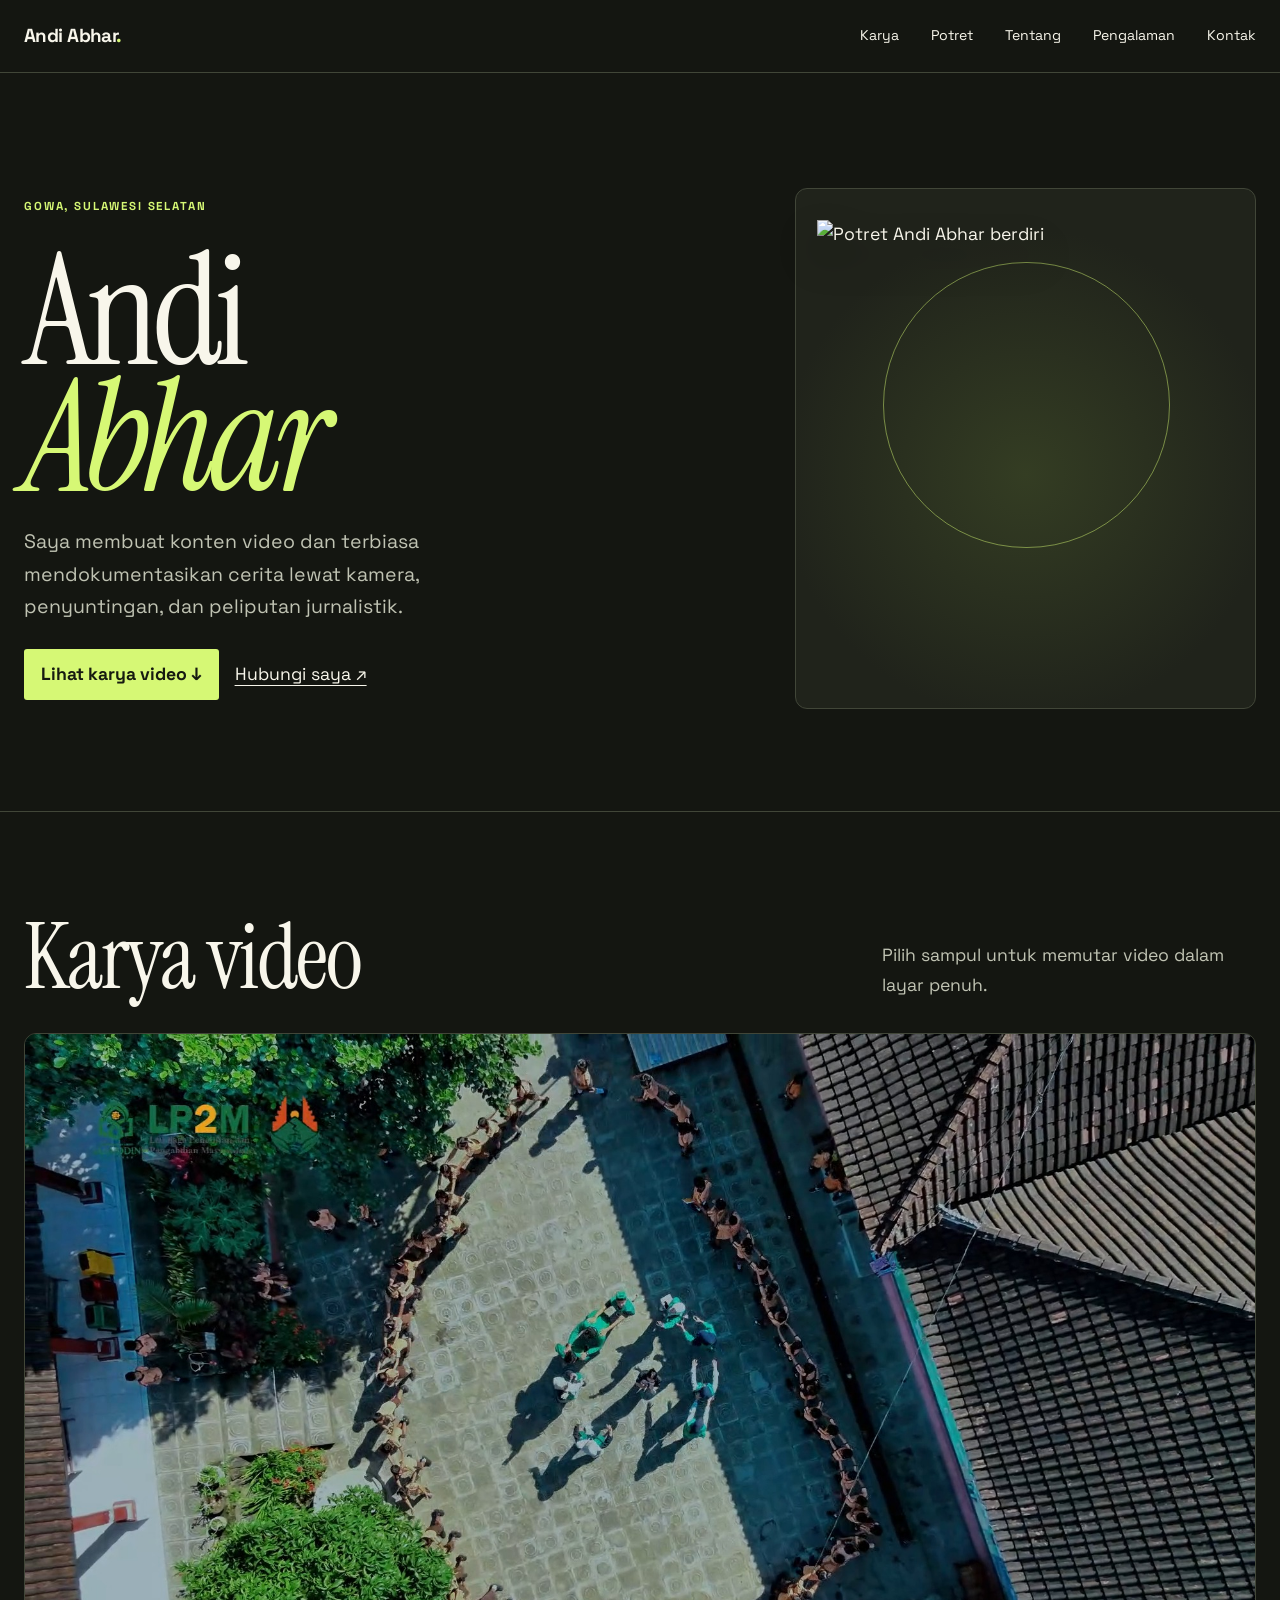
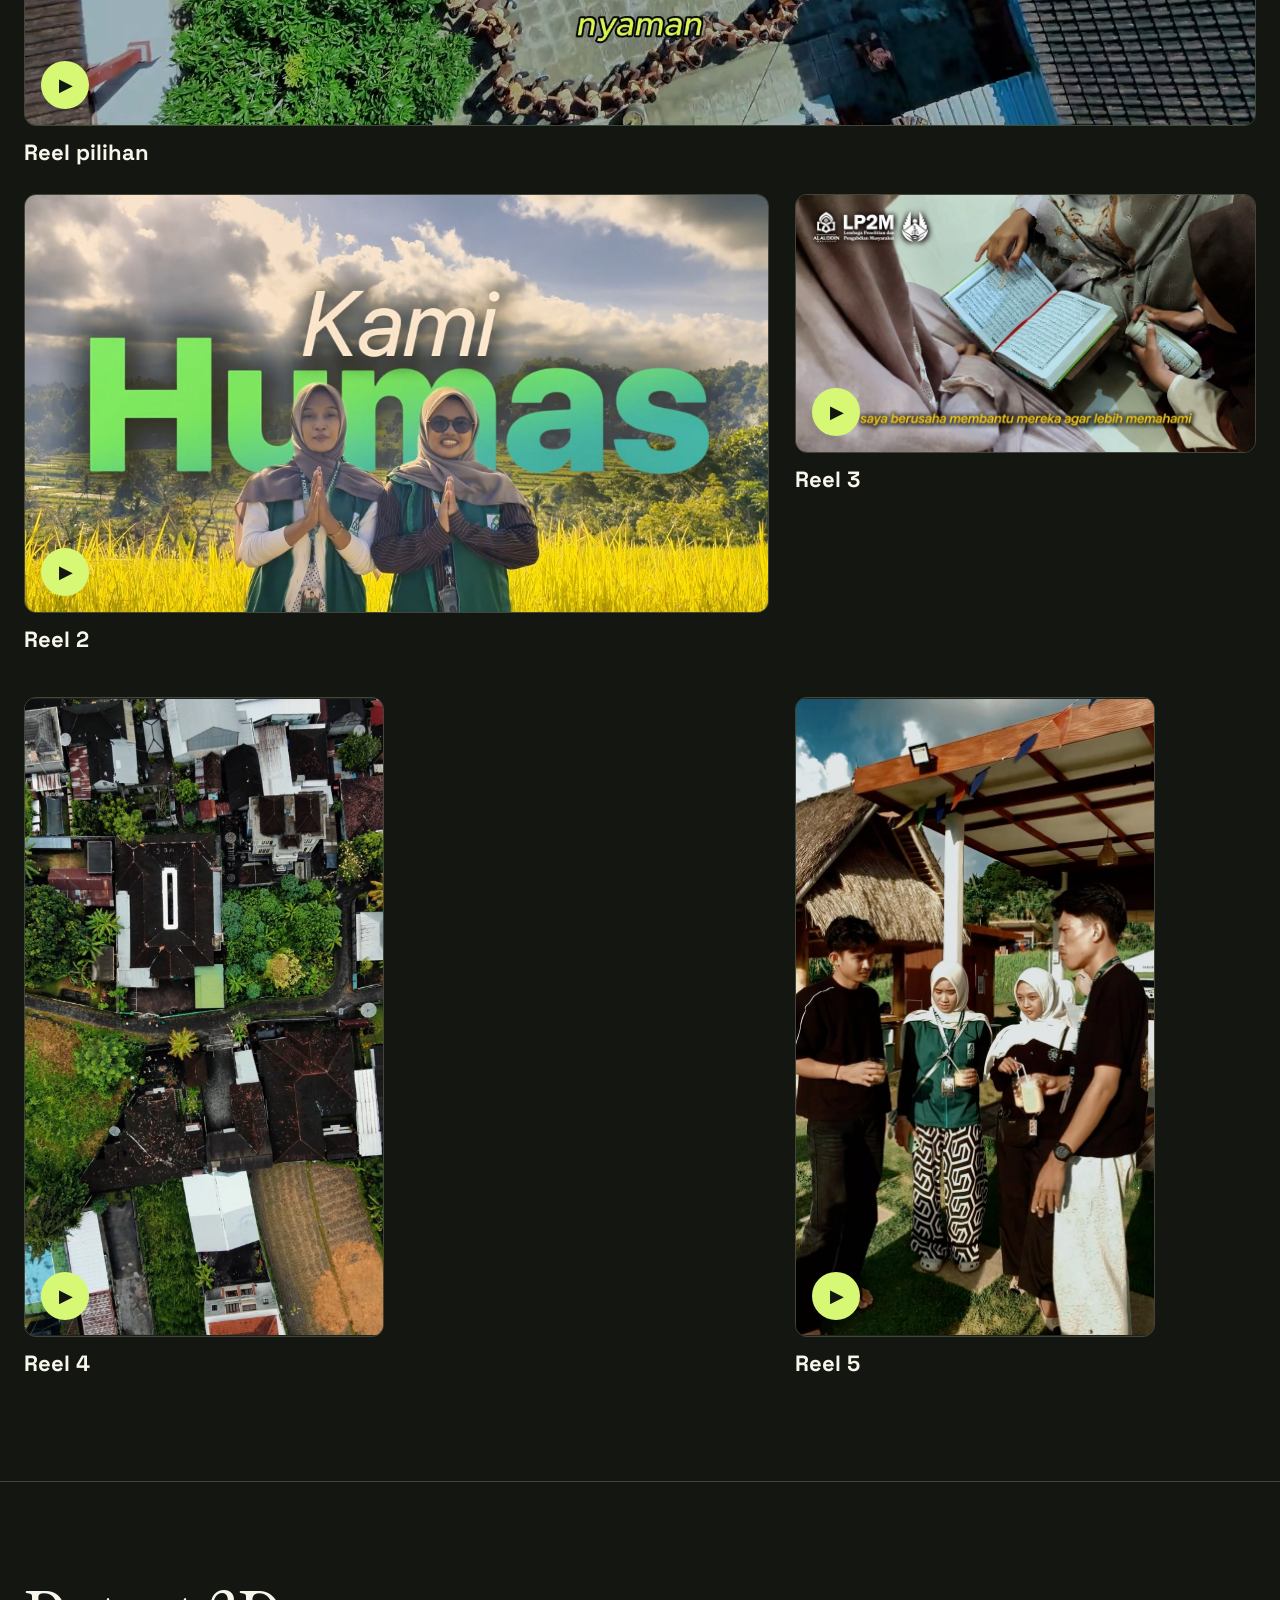
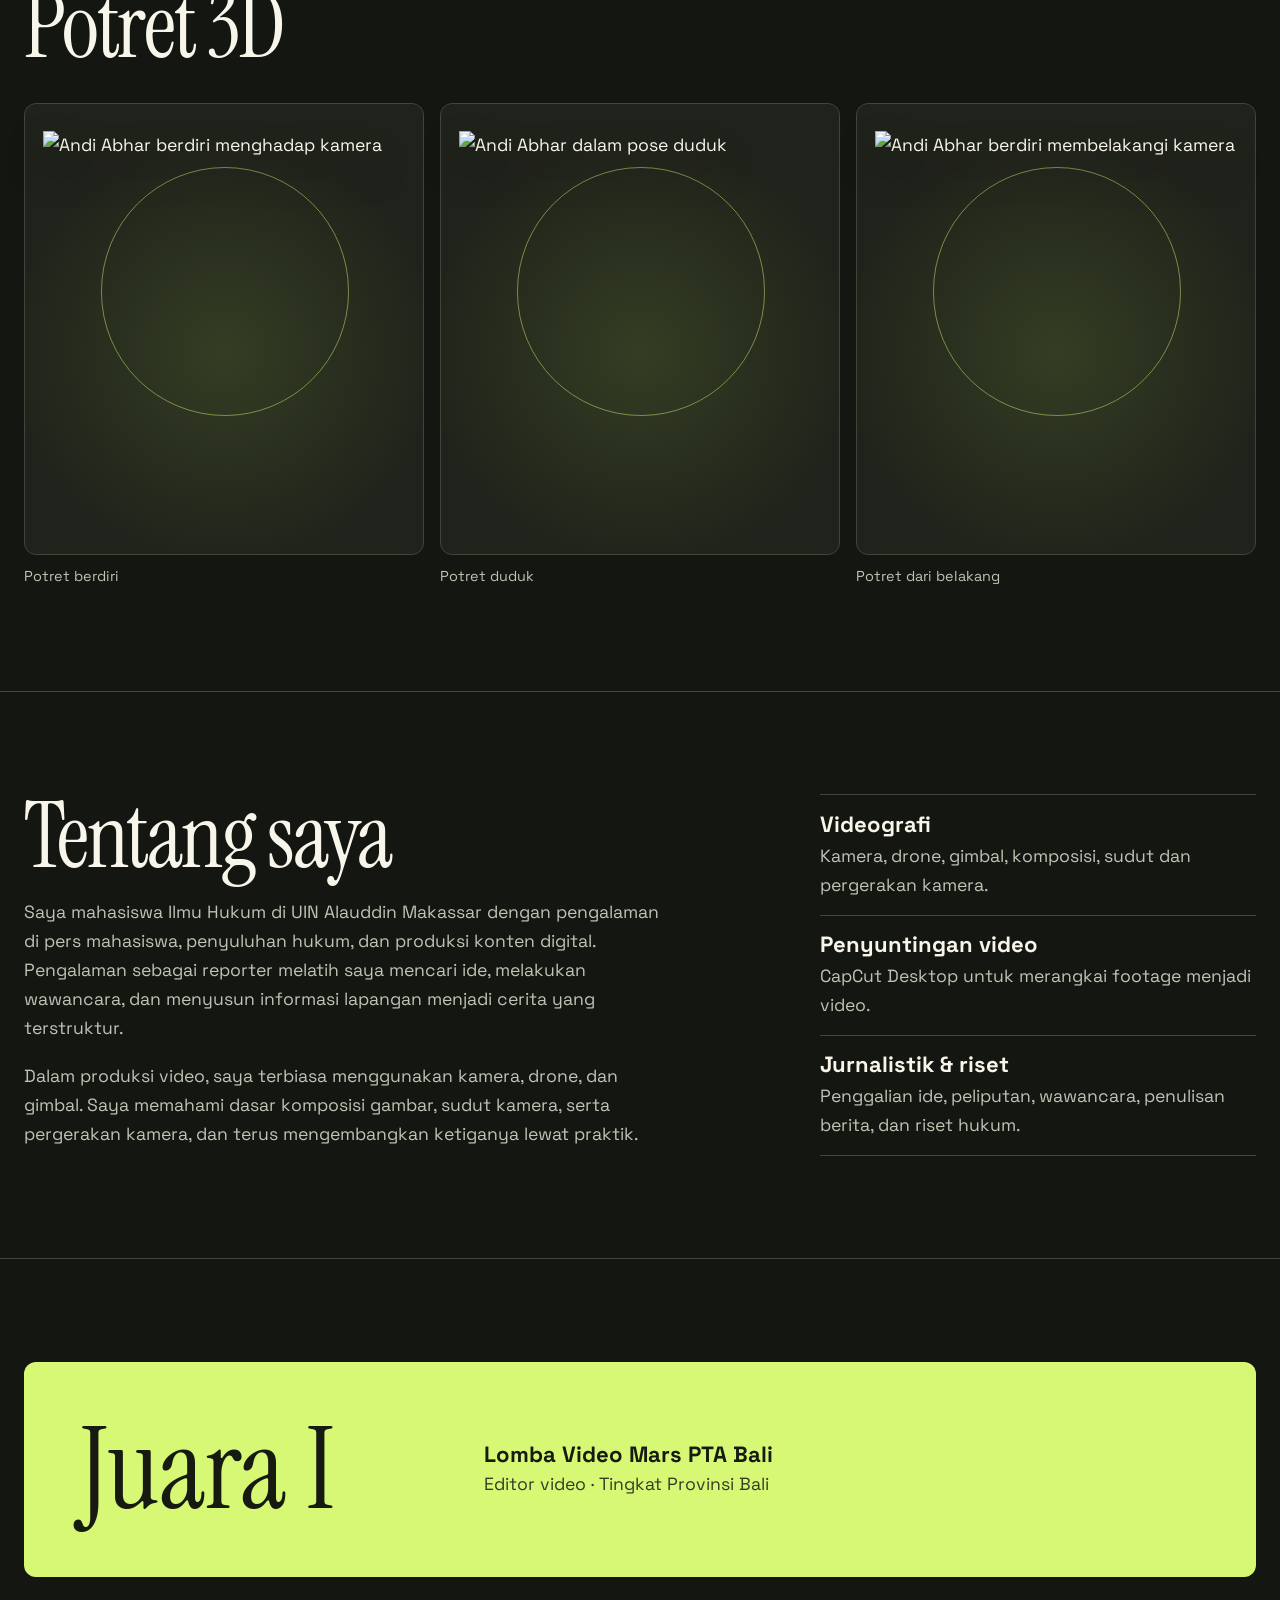
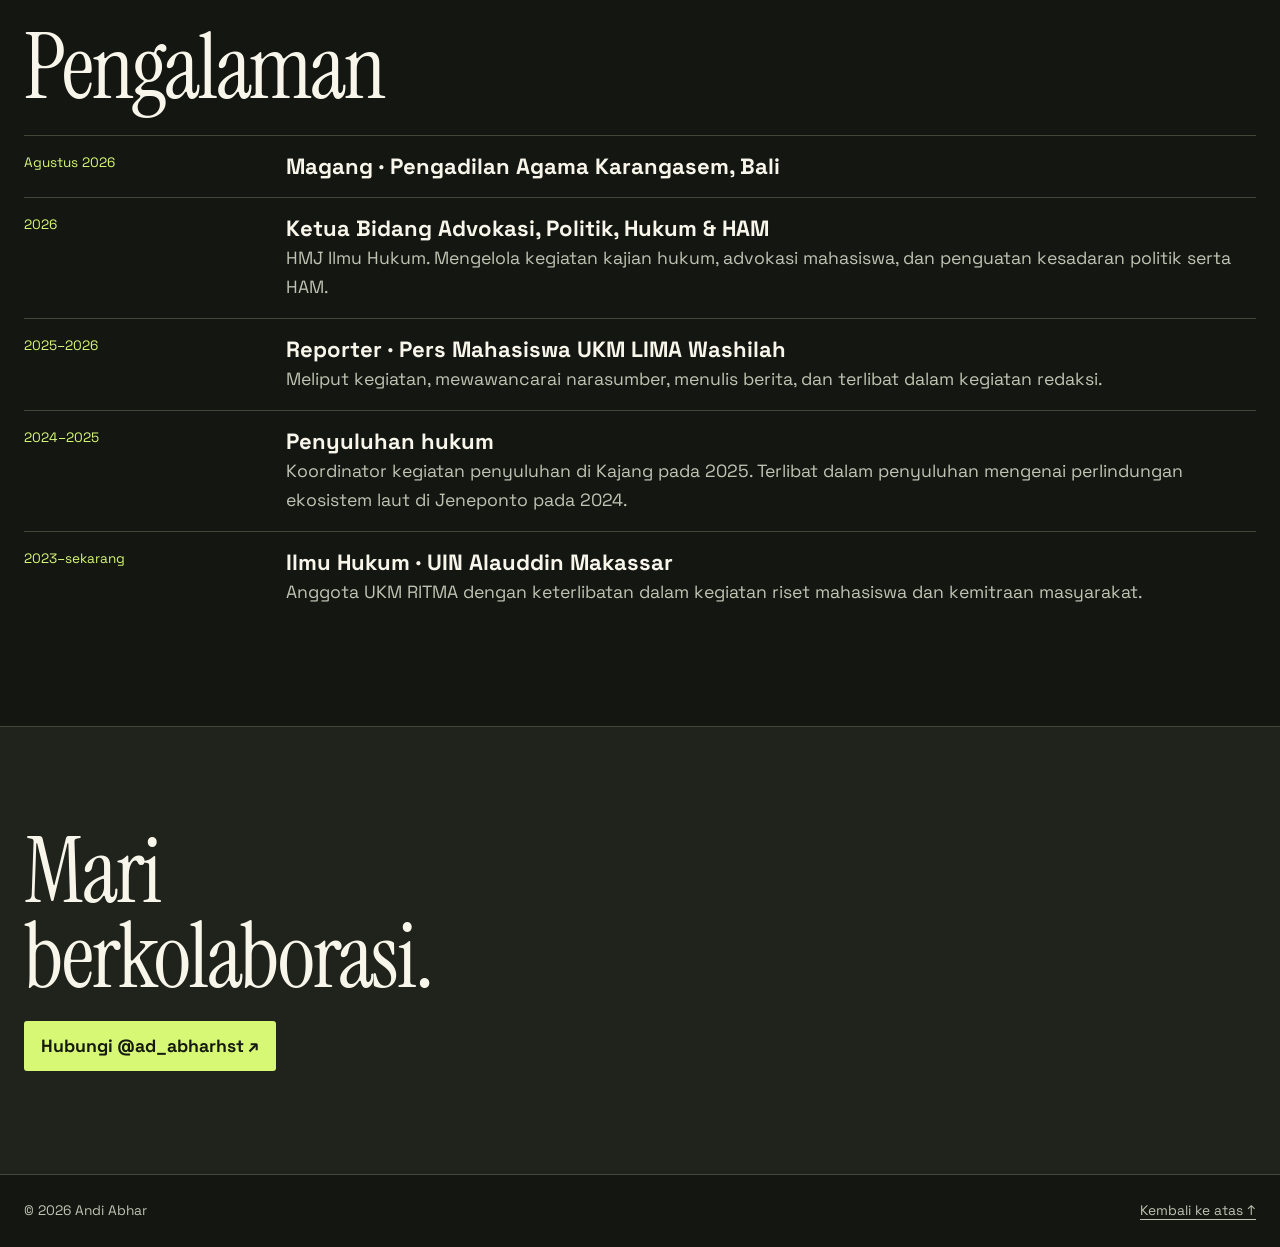
==== index.html @ 262cea82 "Aktifkan pemutar layar penuh, animasi, dan potret 3D" ====
<!doctype html>
<html lang="id">
<head>
<meta charset="utf-8">
<meta name="viewport" content="width=device-width, initial-scale=1">
<meta name="theme-color" content="#141611">
<meta name="description" content="Portofolio Andi Abhar. Videografi, editing video, dan jurnalistik dari Gowa, Sulawesi Selatan.">
<title>Andi Abhar — Videografi, Editing & Jurnalistik</title>
<link rel="preconnect" href="https://fonts.googleapis.com">
<link rel="preconnect" href="https://fonts.gstatic.com" crossorigin>
<link href="https://fonts.googleapis.com/css2?family=Space+Grotesk:wght@400;500;600;700&family=Instrument+Serif:ital@0;1&display=swap" rel="stylesheet">
<style>
:root{color-scheme:dark;--bg:#141611;--panel:#20231b;--white:#f8f6eb;--muted:#c0c3b3;--line:#414638;--accent:#d6f875;--serif:"Instrument Serif",Georgia,serif;--sans:"Space Grotesk",system-ui,sans-serif}
*{box-sizing:border-box}body{margin:0;background:var(--bg);color:var(--white);font:1rem/1.65 var(--sans)}a{color:inherit;text-underline-offset:.26em}a:focus-visible{outline:2px solid var(--accent);outline-offset:5px}h1,h2,h3,p{margin:0}h1,h2{font-family:var(--serif);font-weight:400;line-height:.92}h2{font-size:clamp(3.4rem,8vw,7rem);letter-spacing:-.035em}h3{font-size:1.15rem;line-height:1.35}p{color:var(--muted)}.shell{width:min(1160px,calc(100% - 3rem));margin:auto}.skip{position:absolute;left:1rem;top:-5rem;background:var(--accent);color:var(--bg);padding:.5rem 1rem}.skip:focus{top:.5rem;z-index:2}.top{border-bottom:1px solid var(--line)}.top .shell,footer .shell{display:flex;align-items:center;justify-content:space-between;gap:1rem;min-height:72px}.brand{text-decoration:none;font-weight:700;letter-spacing:-.03em;font-size:1.18rem}.brand span,.kicker{color:var(--accent)}nav{display:flex;gap:clamp(.6rem,3vw,2rem);font-size:.88rem}nav a{text-decoration:none}nav a:hover,.out:hover{color:var(--accent)}.hero{padding:clamp(4rem,9vw,8rem) 0 clamp(4rem,8vw,7rem);display:grid;grid-template-columns:1.45fr .65fr;align-items:center;gap:clamp(2rem,7vw,6rem)}.kicker{font-size:.72rem;letter-spacing:.16em;text-transform:uppercase;font-weight:700}.hero h1{font-size:clamp(5rem,13.3vw,12rem);letter-spacing:-.055em;margin:.22em 0 .16em;line-height:.78}.hero h1 em{display:block;color:var(--accent);font-weight:400}.hero p:not(.kicker){max-width:41ch;font-size:clamp(1rem,2vw,1.22rem)}.actions{display:flex;gap:1rem;align-items:center;flex-wrap:wrap;margin-top:1.65rem}.button{background:var(--accent);color:#161a10;text-decoration:none;padding:.67rem 1.05rem;border-radius:3px;font-weight:700}.button:hover{background:#ecffa6}.section{padding:clamp(3.75rem,8vw,7.5rem) 0;border-top:1px solid var(--line)}.head{display:flex;align-items:end;justify-content:space-between;gap:1.25rem;margin-bottom:2.1rem}.head p{max-width:34ch}.media{display:block;background:var(--panel);border:1px solid var(--line);border-radius:12px;overflow:hidden;position:relative;aspect-ratio:9/17}.credits{display:flex;justify-content:space-between;gap:.5rem;align-items:center;margin-top:.75rem;font-size:.86rem}.out{color:var(--muted)}.gallery{display:grid;grid-template-columns:repeat(4,minmax(0,1fr));gap:1rem}.gallery .credits{align-items:start;flex-direction:column;gap:.18rem}.note{margin-top:1.25rem;font-size:.84rem}.profile{display:grid;grid-template-columns:1fr 1fr;gap:clamp(2rem,7vw,6rem)}.profile p:not(.kicker){margin-top:1.15rem;max-width:58ch}.skills{display:grid;gap:0;align-self:end}.skills div{border-top:1px solid var(--line);padding:.9rem 0}.skills div:last-child{border-bottom:1px solid var(--line)}.skills p{margin-top:.15rem!important}.award{background:var(--accent);color:#171a11;border-radius:12px;padding:clamp(1.5rem,5vw,3.5rem);display:grid;grid-template-columns:.7fr 1.3fr;gap:1.15rem;align-items:center;margin-bottom:3rem}.award strong{font:clamp(3.8rem,9vw,8rem)/.9 var(--serif)}.award p{color:#343c24}.timeline{list-style:none;padding:0;margin:1.5rem 0 0}.timeline li{display:grid;grid-template-columns:minmax(7rem,20%) 1fr;gap:1rem;padding:1rem 0;border-top:1px solid var(--line)}.timeline time,.timeline .date{color:var(--accent);font-size:.85rem}.contact{background:var(--panel)}.contact h2{max-width:11ch}.contact .actions{margin-top:1.35rem}footer{border-top:1px solid var(--line);font-size:.86rem;color:var(--muted)}
@media(max-width:840px){.hero{grid-template-columns:1.1fr .85fr;gap:1.5rem}.gallery{grid-template-columns:repeat(2,minmax(0,1fr))}.gallery .media{aspect-ratio:9/15}.hero h1{font-size:clamp(4.7rem,14vw,8rem)}}
@media(max-width:570px){.shell{width:calc(100% - 2rem)}.top .shell{min-height:64px}.hero,.profile,.award{grid-template-columns:1fr}.hero{padding-top:3.2rem}.hero aside{width:min(100%,335px)}.head{display:block}.head p{margin-top:.75rem}.gallery{grid-template-columns:1fr;gap:1.8rem}.gallery article{width:min(100%,380px)}.timeline li{grid-template-columns:1fr;gap:.15rem}.top nav{gap:.65rem;font-size:.78rem}}

:root{--phi:1.618;--step:calc(1rem * var(--phi));--display:clamp(3rem,7vw,6.854rem)}
html{scroll-behavior:smooth}
body{font-size:clamp(1rem,.96rem + .18vw,1.125rem)}
.shell{width:min(1240px,calc(100% - 3rem))}
h2{font-size:var(--display);line-height:.95;letter-spacing:-.025em}
h3{font-size:clamp(1.125rem,1rem + .55vw,1.38rem)}
.hero{grid-template-columns:minmax(0,1.618fr) minmax(0,1fr);gap:var(--step)}
.hero h1{font-size:clamp(4.75rem,12vw,11rem);line-height:.82;letter-spacing:-.045em}
.hero p:not(.kicker){max-width:37ch}
.profile{grid-template-columns:minmax(0,1.618fr) minmax(0,1fr)}
.gallery{grid-template-columns:minmax(0,1.618fr) minmax(0,1fr);gap:var(--step);align-items:start}
.gallery .feature{grid-column:1/-1}
.gallery article{min-width:0;width:auto}
.gallery .credits{display:flex;flex-direction:row;align-items:center}
.media,.gallery .media{aspect-ratio:16/9;padding:0;width:100%;color:white;text-align:left;cursor:pointer}
.reel-button{position:relative;border:1px solid var(--line);transition:border-color .25s}
.reel-button:hover,.reel-button:focus-visible{border-color:var(--accent);outline:2px solid var(--accent);outline-offset:3px}
.reel-button img{width:100%;height:100%;display:block;object-fit:cover;transition:transform .45s}
.reel-button.portrait{aspect-ratio:9/16;max-height:40rem;width:auto;max-width:100%}
.reel-button.portrait img{object-fit:contain}
.reel-button:hover img{transform:scale(1.025)}
.play-mark{position:absolute;inset:auto auto 1rem 1rem;display:grid;place-items:center;width:3rem;height:3rem;border-radius:100%;background:var(--accent);color:var(--bg);font-size:1.125rem;padding-left:.12em}
.portrait-card{margin-top:1rem}
.tilt{isolation:isolate;position:relative;display:grid;place-items:center;min-height:17rem;aspect-ratio:1/1.13;border:1px solid var(--line);border-radius:12px;background:radial-gradient(circle at 50% 55%,#343d23,var(--panel) 67%);transform-style:preserve-3d}
.tilt img{display:block;width:91%;height:94%;position:absolute;bottom:0;object-fit:contain;object-position:bottom;transform:translateZ(42px);filter:drop-shadow(0 20px 19px #0007)}
.tilt::before{content:"";width:62%;aspect-ratio:1;border-radius:100%;border:1px solid #d6f87579;position:absolute;top:14%;left:19%;transform:translateZ(10px)}
.photos{display:grid;grid-template-columns:repeat(3,minmax(0,1fr));gap:1rem}.photos figure{margin:0}.photos figcaption{margin-top:.6rem;font-size:.9rem;color:var(--muted)}
.player{border:0;margin:0;padding:0;inset:0;width:100%;height:100%;max-width:none;max-height:none;background:#090909;color:white}
.player[open]{display:grid;place-items:center}
.player::backdrop{background:#090909}
.player video{width:100%;height:100%;min-height:0;object-fit:contain;background:#090909}
.player-toolbar{position:absolute;z-index:1;display:flex;gap:.5rem;top:max(.8rem,env(safe-area-inset-top));right:max(.8rem,env(safe-area-inset-right))}
.player-toolbar button{border:1px solid #ffffff70;color:white;background:#111d;border-radius:5px;padding:.55rem .8rem;font:inherit;cursor:pointer}
.player-toolbar button:focus-visible{outline:2px solid var(--accent);outline-offset:3px}
@media(max-width:650px){.shell{width:calc(100% - 2rem)}.hero,.profile,.gallery{grid-template-columns:minmax(0,1fr)}.hero aside{width:min(100%,380px);justify-self:center}.photos{grid-template-columns:1fr 1fr}.tilt{min-height:0}.hero h1{font-size:clamp(4.75rem,17vw,7.5rem)}}
@media(max-width:390px){.top .shell{flex-wrap:wrap;gap:.1rem;padding:.55rem 0}.top nav{flex-wrap:wrap;flex-basis:100%;padding-bottom:.15rem}}
@media(prefers-reduced-motion:reduce){html{scroll-behavior:auto}*,*::before,*::after{animation:none!important;transition:none!important;scroll-behavior:auto!important}[data-aos]{transform:none!important;opacity:1!important}}
</style>
<link rel="stylesheet" href="/pembelajaran/aos.css">

</head>
<body>
<a class="skip" href="#konten">Lewati ke konten</a>
<header class="top"><div class="shell"><a class="brand" href="#konten">Andi Abhar<span>.</span></a><nav aria-label="Navigasi utama"><a href="#karya">Karya</a><a href="#potret">Potret</a><a href="#tentang">Tentang</a><a href="#pengalaman">Pengalaman</a><a href="#kontak">Kontak</a></nav></div></header>
<main id="konten">
<div class="shell hero">
<div><p class="kicker">Gowa, Sulawesi Selatan</p><h1>Andi <em>Abhar</em></h1><p>Saya membuat konten video dan terbiasa mendokumentasikan cerita lewat kamera, penyuntingan, dan peliputan jurnalistik.</p><div class="actions"><a class="button" href="#karya">Lihat karya video ↓</a><a href="#kontak">Hubungi saya ↗</a></div></div>

<aside aria-label="Potret Andi Abhar"><div class="tilt hero-photo"><img src="/pembelajaran/img/tilt/tilt-1.png" alt="Potret Andi Abhar berdiri" fetchpriority="high"></div></aside>
</div>
<section class="section" id="karya"><div class="shell"><div class="head"><h2>Karya video</h2><p>Pilih sampul untuk memutar video dalam layar penuh.</p></div>
<div class="gallery">
<article class="feature" data-aos="flip-left" data-aos-delay="0">
<button class="media reel-button" type="button" data-video="reel-1.mp4" aria-label="Putar Reel pilihan dalam layar penuh">
<img src="reel-1.jpg" alt=""><span class="play-mark" aria-hidden="true">▶</span>
</button><div class="credits"><h3>Reel pilihan</h3></div></article>
<article class="" data-aos="flip-left" data-aos-delay="60">
<button class="media reel-button" type="button" data-video="reel-2.mp4" aria-label="Putar Reel 2 dalam layar penuh">
<img src="reel-2.jpg" alt="" loading="lazy"><span class="play-mark" aria-hidden="true">▶</span>
</button><div class="credits"><h3>Reel 2</h3></div></article>
<article class="" data-aos="flip-left" data-aos-delay="120">
<button class="media reel-button" type="button" data-video="reel-3.mp4" aria-label="Putar Reel 3 dalam layar penuh">
<img src="reel-3.jpg" alt="" loading="lazy"><span class="play-mark" aria-hidden="true">▶</span>
</button><div class="credits"><h3>Reel 3</h3></div></article>
<article class="portrait-card" data-aos="flip-left" data-aos-delay="180">
<button class="media reel-button portrait" type="button" data-video="reel-4.mp4" aria-label="Putar Reel 4 dalam layar penuh">
<img src="reel-4.jpg" alt="" loading="lazy"><span class="play-mark" aria-hidden="true">▶</span>
</button><div class="credits"><h3>Reel 4</h3></div></article>
<article class="portrait-card" data-aos="flip-left" data-aos-delay="240">
<button class="media reel-button portrait" type="button" data-video="reel-5.mp4" aria-label="Putar Reel 5 dalam layar penuh">
<img src="reel-5.jpg" alt="" loading="lazy"><span class="play-mark" aria-hidden="true">▶</span>
</button><div class="credits"><h3>Reel 5</h3></div></article>
</div></div></section>
<section class="section" id="potret"><div class="shell">
<div class="head" data-aos="fade-up"><h2>Potret 3D</h2></div>
<div class="photos">
<figure data-aos="fade-up"><div class="tilt"><img src="/pembelajaran/img/tilt/tilt-1.png" alt="Andi Abhar berdiri menghadap kamera" loading="lazy"></div><figcaption>Potret berdiri</figcaption></figure>
<figure data-aos="fade-up" data-aos-delay="100"><div class="tilt"><img src="/pembelajaran/img/tilt/tilt-2.png" alt="Andi Abhar dalam pose duduk" loading="lazy"></div><figcaption>Potret duduk</figcaption></figure>
<figure data-aos="fade-up" data-aos-delay="200"><div class="tilt"><img src="/pembelajaran/img/tilt/tilt-3.png" alt="Andi Abhar berdiri membelakangi kamera" loading="lazy"></div><figcaption>Potret dari belakang</figcaption></figure>
</div></div></section>
<section class="section" id="tentang"><div class="shell profile">
<div data-aos="fade-right"><h2>Tentang saya</h2><p>Saya mahasiswa Ilmu Hukum di UIN Alauddin Makassar dengan pengalaman di pers mahasiswa, penyuluhan hukum, dan produksi konten digital. Pengalaman sebagai reporter melatih saya mencari ide, melakukan wawancara, dan menyusun informasi lapangan menjadi cerita yang terstruktur.</p><p>Dalam produksi video, saya terbiasa menggunakan kamera, drone, dan gimbal. Saya memahami dasar komposisi gambar, sudut kamera, serta pergerakan kamera, dan terus mengembangkan ketiganya lewat praktik.</p></div>
<div class="skills" data-aos="fade-left"><div><h3>Videografi</h3><p>Kamera, drone, gimbal, komposisi, sudut dan pergerakan kamera.</p></div><div><h3>Penyuntingan video</h3><p>CapCut Desktop untuk merangkai footage menjadi video.</p></div><div><h3>Jurnalistik &amp; riset</h3><p>Penggalian ide, peliputan, wawancara, penulisan berita, dan riset hukum.</p></div></div>
</div></section>
<section class="section" id="pengalaman"><div class="shell">
<article class="award" data-aos="fade-up"><strong>Juara I</strong><div><h3>Lomba Video Mars PTA Bali</h3><p>Editor video · Tingkat Provinsi Bali</p></div></article>
<h2>Pengalaman</h2>
<ul class="timeline">
<li><time datetime="2026-08">Agustus 2026</time><div><h3>Magang · Pengadilan Agama Karangasem, Bali</h3></div></li>
<li><time datetime="2026">2026</time><div><h3>Ketua Bidang Advokasi, Politik, Hukum &amp; HAM</h3><p>HMJ Ilmu Hukum. Mengelola kegiatan kajian hukum, advokasi mahasiswa, dan penguatan kesadaran politik serta HAM.</p></div></li>
<li><span class="date">2025–2026</span><div><h3>Reporter · Pers Mahasiswa UKM LIMA Washilah</h3><p>Meliput kegiatan, mewawancarai narasumber, menulis berita, dan terlibat dalam kegiatan redaksi.</p></div></li>
<li><span class="date">2024–2025</span><div><h3>Penyuluhan hukum</h3><p>Koordinator kegiatan penyuluhan di Kajang pada 2025. Terlibat dalam penyuluhan mengenai perlindungan ekosistem laut di Jeneponto pada 2024.</p></div></li>
<li><span class="date">2023–sekarang</span><div><h3>Ilmu Hukum · UIN Alauddin Makassar</h3><p>Anggota UKM RITMA dengan keterlibatan dalam kegiatan riset mahasiswa dan kemitraan masyarakat.</p></div></li>
</ul></div></section>
<section class="section contact" id="kontak"><div class="shell"><h2>Mari berkolaborasi.</h2><div class="actions"><a class="button" href="https://www.instagram.com/ad_abharhst/" target="_blank" rel="noopener noreferrer">Hubungi @ad_abharhst ↗</a></div></div></section>
</main>
<footer><div class="shell"><span>© 2026 Andi Abhar</span><a href="#konten">Kembali ke atas ↑</a></div></footer>

<dialog class="player" aria-label="Pemutar video layar penuh">
<video controls playsinline preload="none"></video>
<div class="player-toolbar"><button type="button" class="fullscreen">Layar penuh</button><button type="button" class="close-player" autofocus>Tutup ×</button></div>
</dialog>
<script src="/pembelajaran/aos.js"></script>
<script src="/pembelajaran/gsap.min.js"></script>
<script src="/pembelajaran/tilt.js"></script>
<script>
const player = document.querySelector('.player');
const video = player.querySelector('video');
const fullscreen = player.querySelector('.fullscreen');
let launcher;

function enterFullscreen() {
  if (document.fullscreenElement) return;
  if (player.requestFullscreen && document.fullscreenEnabled) {
    player.requestFullscreen().catch(() => {});
  } else if (typeof video.webkitEnterFullscreen === 'function' && video.readyState) {
    try { video.webkitEnterFullscreen(); } catch {}
  }
}

document.querySelectorAll('[data-video]').forEach(button => {
  button.addEventListener('click', () => {
    launcher = button;
    video.poster = button.querySelector('img').src;
    video.src = button.dataset.video;
    player.showModal();
    document.body.style.overflow = 'hidden';
    video.play().catch(() => {});
    enterFullscreen();
  });
});

fullscreen.addEventListener('click', enterFullscreen);
player.querySelector('.close-player').addEventListener('click', () => player.close());
player.addEventListener('close', () => {
  if (document.fullscreenElement === player) document.exitFullscreen().catch(() => {});
  video.pause();
  video.removeAttribute('src');
  video.load();
  document.body.style.overflow = '';
  launcher?.focus({ preventScroll: true });
});

const motion = !matchMedia('(prefers-reduced-motion: reduce)').matches;
if (motion && window.AOS) AOS.init({ once: true, duration: 1000, offset: 40 });
if (!motion || !window.AOS) document.querySelectorAll('[data-aos]').forEach(el => el.removeAttribute('data-aos'));
if (motion && window.gsap) {
  gsap.from('.top', { duration: 1.5, y: '-100%', opacity: .4, ease: 'bounce.out' });
  gsap.from('.hero h1', { duration: 1, x: -50, opacity: 0, delay: .5, ease: 'back.out(1.7)' });
  gsap.from('.hero-photo img', { duration: 1, y: -100, opacity: .4, rotateY: 180, ease: 'bounce.out' });
}
if (motion && window.VanillaTilt && matchMedia('(pointer:fine)').matches) {
  VanillaTilt.init(document.querySelectorAll('.tilt'), { max: 25, speed: 400, reverse: true, glare: true, 'max-glare': .28 });
}
</script>
</body></html>
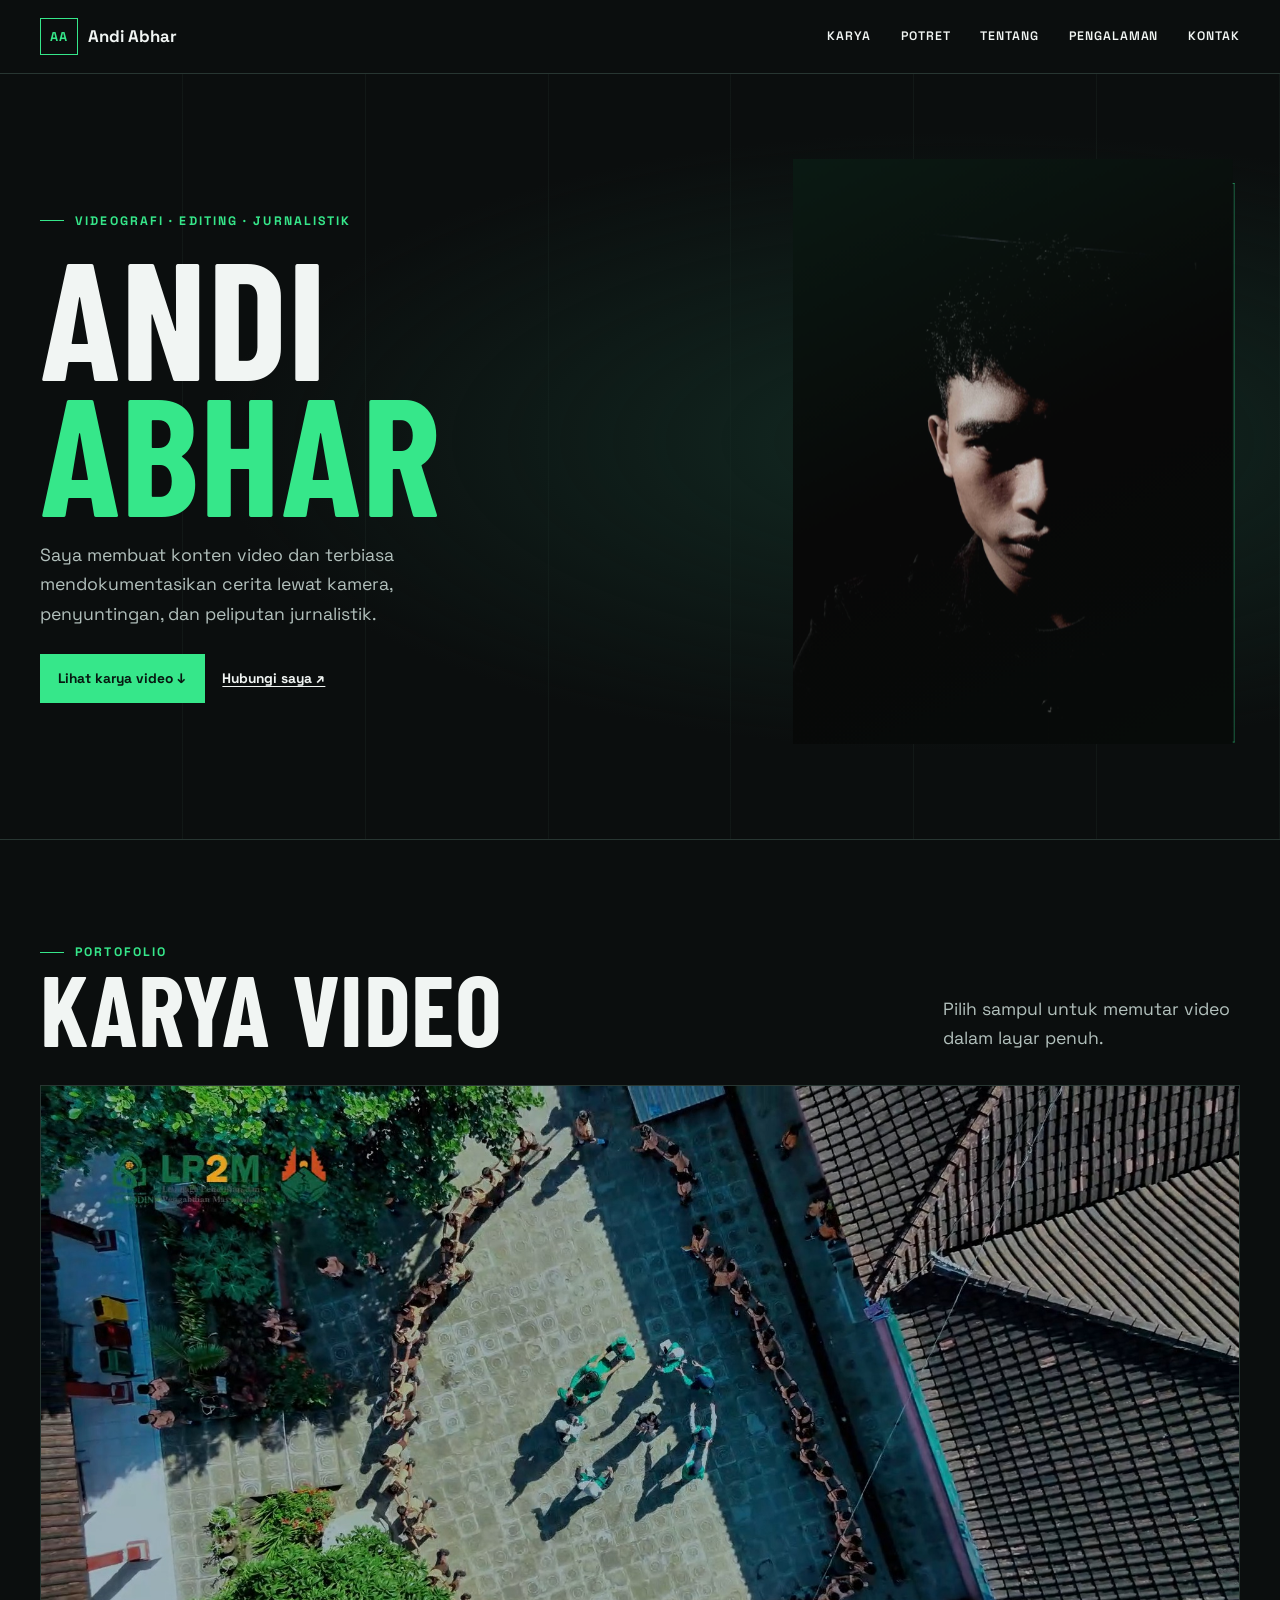
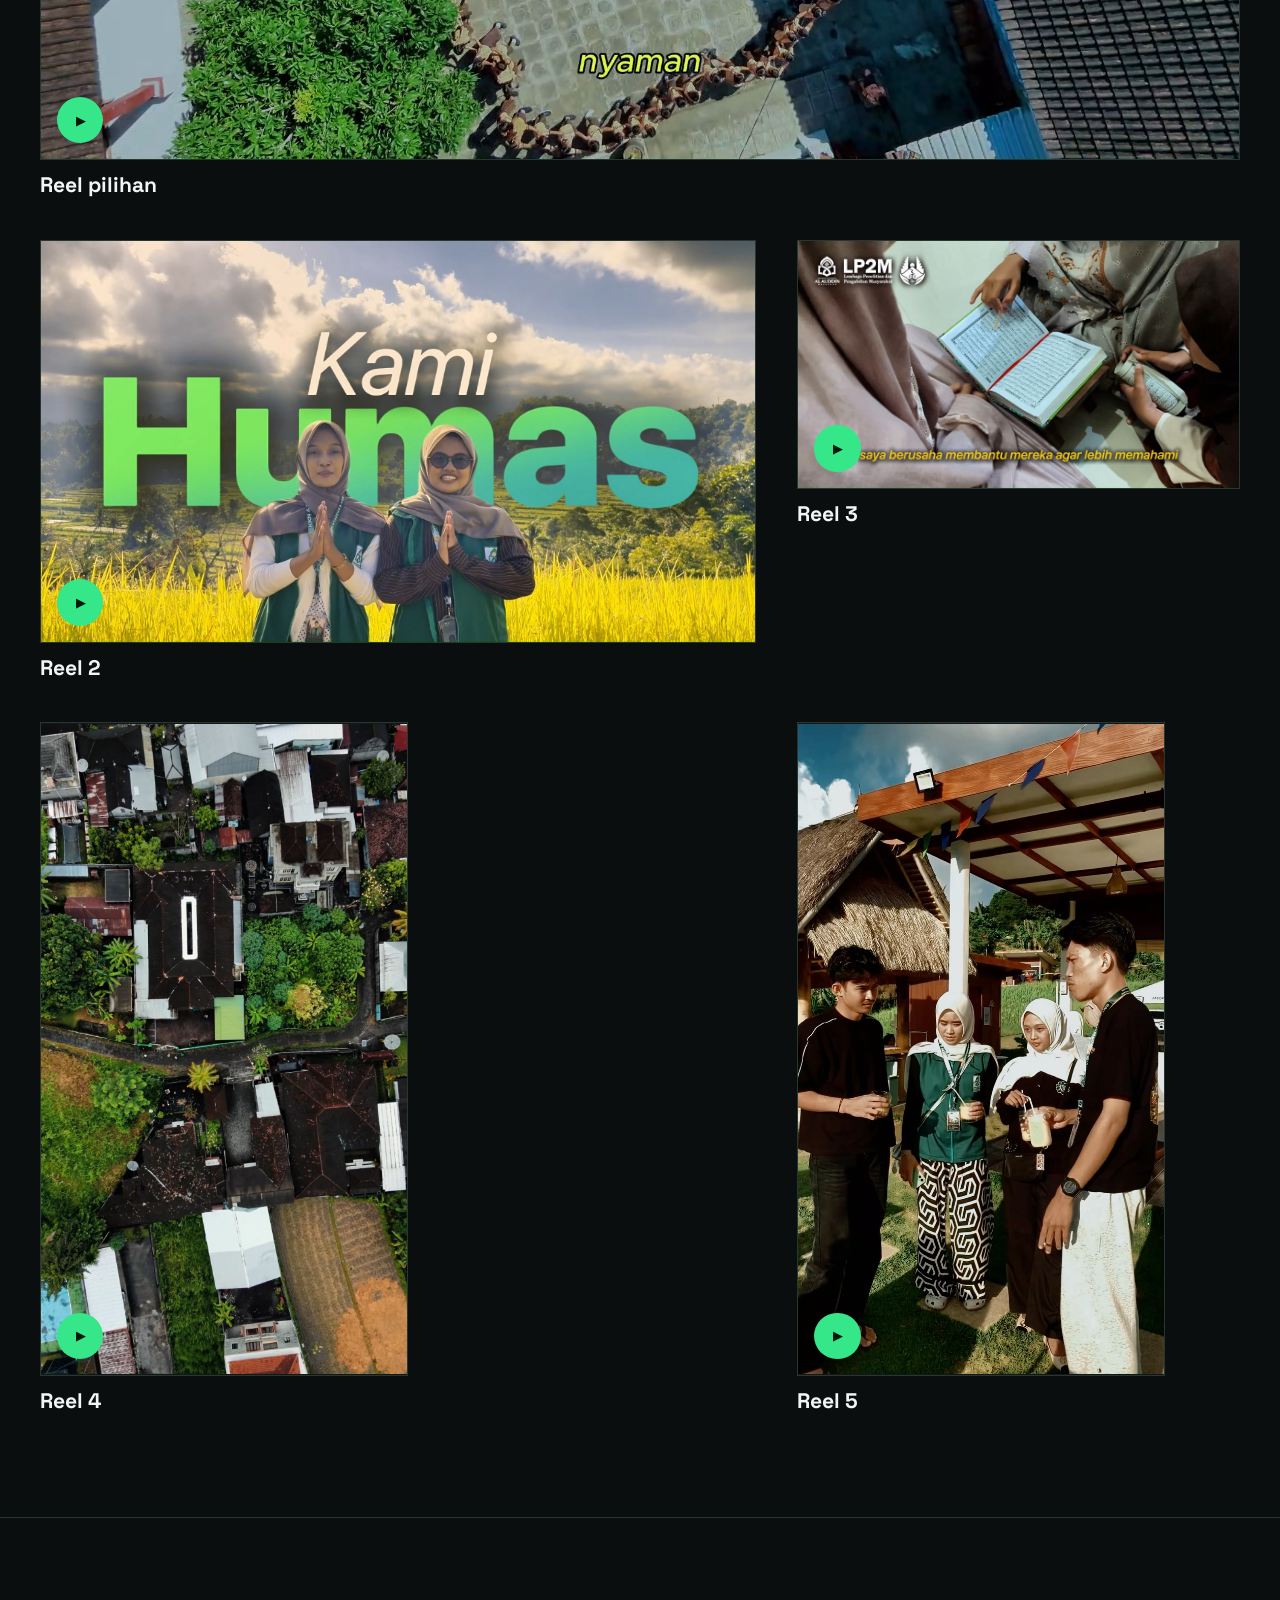
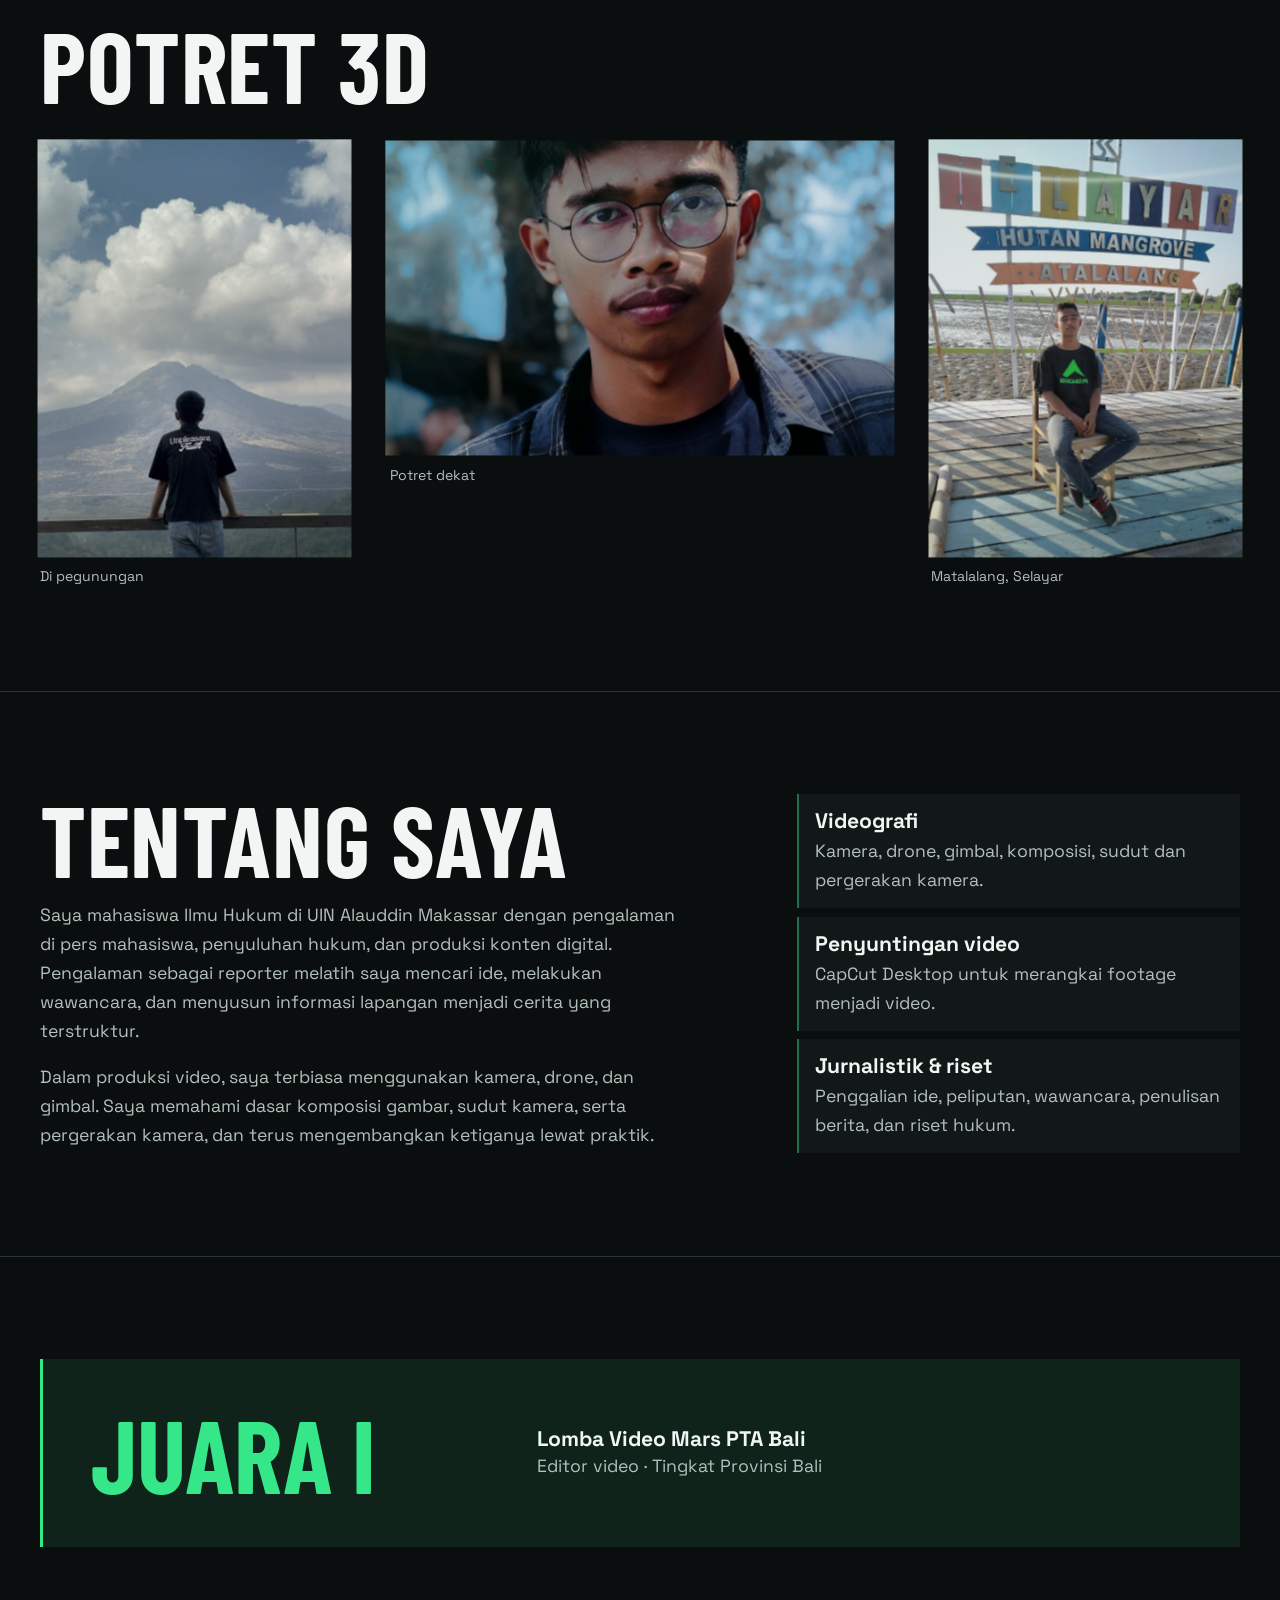
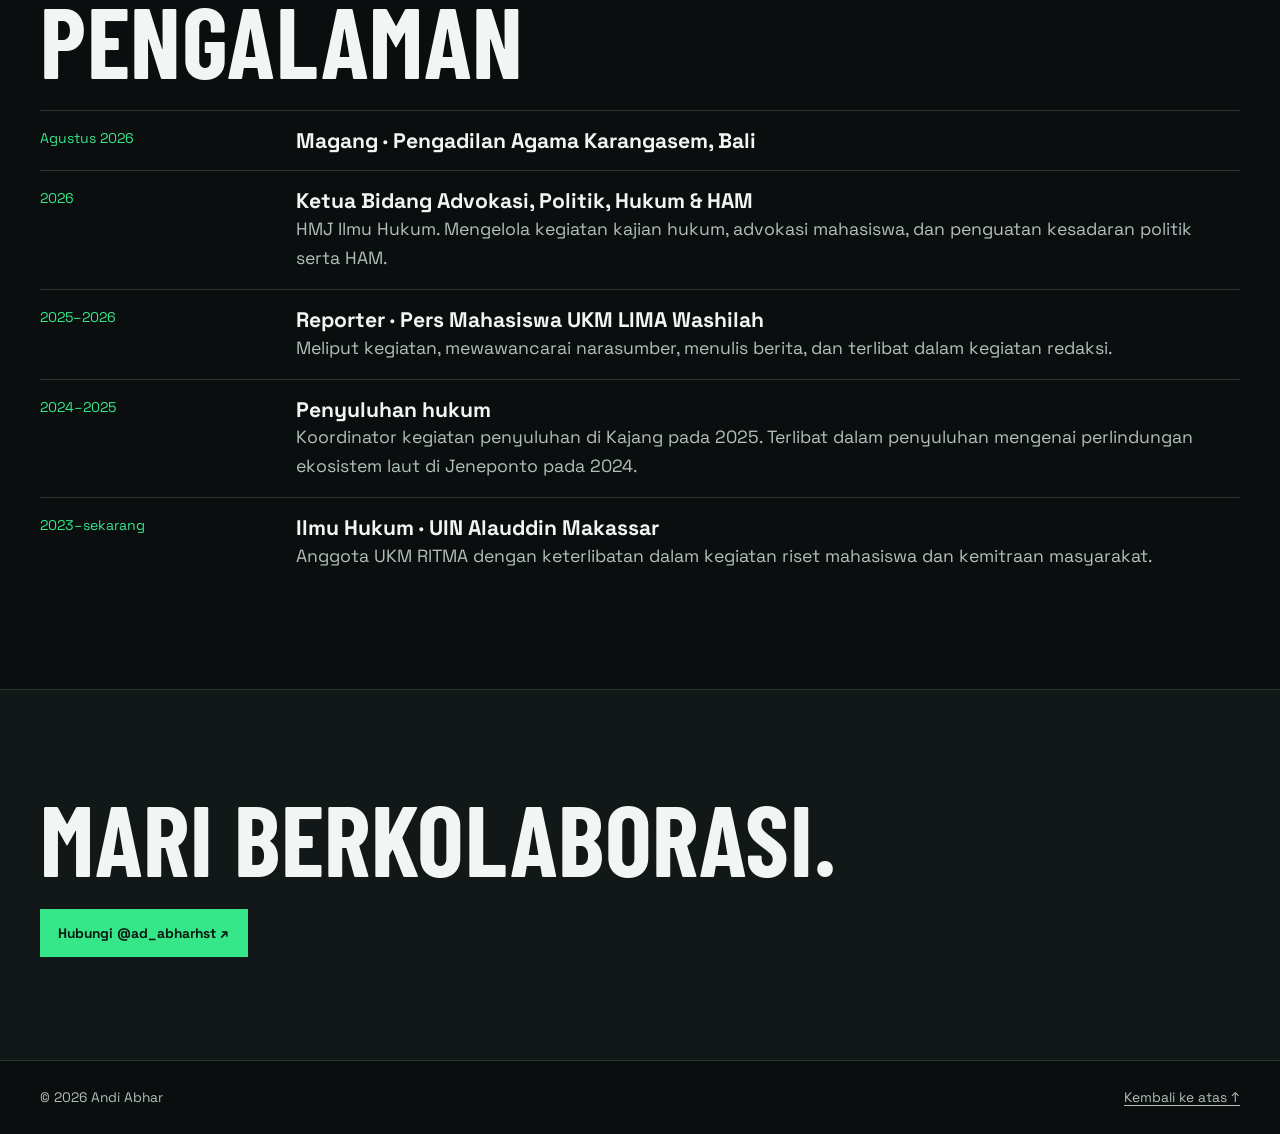
==== commit 10f9b929: "Segarkan desain portofolio dan empat foto" ====
--- a/index.html
+++ b/index.html
@@ -3,69 +3,135 @@
 <head>
 <meta charset="utf-8">
 <meta name="viewport" content="width=device-width, initial-scale=1">
-<meta name="theme-color" content="#141611">
+<meta name="theme-color" content="#0b0e0e">
 <meta name="description" content="Portofolio Andi Abhar. Videografi, editing video, dan jurnalistik dari Gowa, Sulawesi Selatan.">
 <title>Andi Abhar — Videografi, Editing & Jurnalistik</title>
 <link rel="preconnect" href="https://fonts.googleapis.com">
 <link rel="preconnect" href="https://fonts.gstatic.com" crossorigin>
-<link href="https://fonts.googleapis.com/css2?family=Space+Grotesk:wght@400;500;600;700&family=Instrument+Serif:ital@0;1&display=swap" rel="stylesheet">
+<link href="https://fonts.googleapis.com/css2?family=Barlow+Condensed:wght@600;700&family=Space+Grotesk:wght@400;500;600;700&display=swap" rel="stylesheet">
 <style>
-:root{color-scheme:dark;--bg:#141611;--panel:#20231b;--white:#f8f6eb;--muted:#c0c3b3;--line:#414638;--accent:#d6f875;--serif:"Instrument Serif",Georgia,serif;--sans:"Space Grotesk",system-ui,sans-serif}
-*{box-sizing:border-box}body{margin:0;background:var(--bg);color:var(--white);font:1rem/1.65 var(--sans)}a{color:inherit;text-underline-offset:.26em}a:focus-visible{outline:2px solid var(--accent);outline-offset:5px}h1,h2,h3,p{margin:0}h1,h2{font-family:var(--serif);font-weight:400;line-height:.92}h2{font-size:clamp(3.4rem,8vw,7rem);letter-spacing:-.035em}h3{font-size:1.15rem;line-height:1.35}p{color:var(--muted)}.shell{width:min(1160px,calc(100% - 3rem));margin:auto}.skip{position:absolute;left:1rem;top:-5rem;background:var(--accent);color:var(--bg);padding:.5rem 1rem}.skip:focus{top:.5rem;z-index:2}.top{border-bottom:1px solid var(--line)}.top .shell,footer .shell{display:flex;align-items:center;justify-content:space-between;gap:1rem;min-height:72px}.brand{text-decoration:none;font-weight:700;letter-spacing:-.03em;font-size:1.18rem}.brand span,.kicker{color:var(--accent)}nav{display:flex;gap:clamp(.6rem,3vw,2rem);font-size:.88rem}nav a{text-decoration:none}nav a:hover,.out:hover{color:var(--accent)}.hero{padding:clamp(4rem,9vw,8rem) 0 clamp(4rem,8vw,7rem);display:grid;grid-template-columns:1.45fr .65fr;align-items:center;gap:clamp(2rem,7vw,6rem)}.kicker{font-size:.72rem;letter-spacing:.16em;text-transform:uppercase;font-weight:700}.hero h1{font-size:clamp(5rem,13.3vw,12rem);letter-spacing:-.055em;margin:.22em 0 .16em;line-height:.78}.hero h1 em{display:block;color:var(--accent);font-weight:400}.hero p:not(.kicker){max-width:41ch;font-size:clamp(1rem,2vw,1.22rem)}.actions{display:flex;gap:1rem;align-items:center;flex-wrap:wrap;margin-top:1.65rem}.button{background:var(--accent);color:#161a10;text-decoration:none;padding:.67rem 1.05rem;border-radius:3px;font-weight:700}.button:hover{background:#ecffa6}.section{padding:clamp(3.75rem,8vw,7.5rem) 0;border-top:1px solid var(--line)}.head{display:flex;align-items:end;justify-content:space-between;gap:1.25rem;margin-bottom:2.1rem}.head p{max-width:34ch}.media{display:block;background:var(--panel);border:1px solid var(--line);border-radius:12px;overflow:hidden;position:relative;aspect-ratio:9/17}.credits{display:flex;justify-content:space-between;gap:.5rem;align-items:center;margin-top:.75rem;font-size:.86rem}.out{color:var(--muted)}.gallery{display:grid;grid-template-columns:repeat(4,minmax(0,1fr));gap:1rem}.gallery .credits{align-items:start;flex-direction:column;gap:.18rem}.note{margin-top:1.25rem;font-size:.84rem}.profile{display:grid;grid-template-columns:1fr 1fr;gap:clamp(2rem,7vw,6rem)}.profile p:not(.kicker){margin-top:1.15rem;max-width:58ch}.skills{display:grid;gap:0;align-self:end}.skills div{border-top:1px solid var(--line);padding:.9rem 0}.skills div:last-child{border-bottom:1px solid var(--line)}.skills p{margin-top:.15rem!important}.award{background:var(--accent);color:#171a11;border-radius:12px;padding:clamp(1.5rem,5vw,3.5rem);display:grid;grid-template-columns:.7fr 1.3fr;gap:1.15rem;align-items:center;margin-bottom:3rem}.award strong{font:clamp(3.8rem,9vw,8rem)/.9 var(--serif)}.award p{color:#343c24}.timeline{list-style:none;padding:0;margin:1.5rem 0 0}.timeline li{display:grid;grid-template-columns:minmax(7rem,20%) 1fr;gap:1rem;padding:1rem 0;border-top:1px solid var(--line)}.timeline time,.timeline .date{color:var(--accent);font-size:.85rem}.contact{background:var(--panel)}.contact h2{max-width:11ch}.contact .actions{margin-top:1.35rem}footer{border-top:1px solid var(--line);font-size:.86rem;color:var(--muted)}
-@media(max-width:840px){.hero{grid-template-columns:1.1fr .85fr;gap:1.5rem}.gallery{grid-template-columns:repeat(2,minmax(0,1fr))}.gallery .media{aspect-ratio:9/15}.hero h1{font-size:clamp(4.7rem,14vw,8rem)}}
-@media(max-width:570px){.shell{width:calc(100% - 2rem)}.top .shell{min-height:64px}.hero,.profile,.award{grid-template-columns:1fr}.hero{padding-top:3.2rem}.hero aside{width:min(100%,335px)}.head{display:block}.head p{margin-top:.75rem}.gallery{grid-template-columns:1fr;gap:1.8rem}.gallery article{width:min(100%,380px)}.timeline li{grid-template-columns:1fr;gap:.15rem}.top nav{gap:.65rem;font-size:.78rem}}
-
-:root{--phi:1.618;--step:calc(1rem * var(--phi));--display:clamp(3rem,7vw,6.854rem)}
-html{scroll-behavior:smooth}
-body{font-size:clamp(1rem,.96rem + .18vw,1.125rem)}
-.shell{width:min(1240px,calc(100% - 3rem))}
-h2{font-size:var(--display);line-height:.95;letter-spacing:-.025em}
-h3{font-size:clamp(1.125rem,1rem + .55vw,1.38rem)}
-.hero{grid-template-columns:minmax(0,1.618fr) minmax(0,1fr);gap:var(--step)}
-.hero h1{font-size:clamp(4.75rem,12vw,11rem);line-height:.82;letter-spacing:-.045em}
-.hero p:not(.kicker){max-width:37ch}
-.profile{grid-template-columns:minmax(0,1.618fr) minmax(0,1fr)}
-.gallery{grid-template-columns:minmax(0,1.618fr) minmax(0,1fr);gap:var(--step);align-items:start}
-.gallery .feature{grid-column:1/-1}
-.gallery article{min-width:0;width:auto}
-.gallery .credits{display:flex;flex-direction:row;align-items:center}
-.media,.gallery .media{aspect-ratio:16/9;padding:0;width:100%;color:white;text-align:left;cursor:pointer}
-.reel-button{position:relative;border:1px solid var(--line);transition:border-color .25s}
-.reel-button:hover,.reel-button:focus-visible{border-color:var(--accent);outline:2px solid var(--accent);outline-offset:3px}
-.reel-button img{width:100%;height:100%;display:block;object-fit:cover;transition:transform .45s}
-.reel-button.portrait{aspect-ratio:9/16;max-height:40rem;width:auto;max-width:100%}
-.reel-button.portrait img{object-fit:contain}
-.reel-button:hover img{transform:scale(1.025)}
-.play-mark{position:absolute;inset:auto auto 1rem 1rem;display:grid;place-items:center;width:3rem;height:3rem;border-radius:100%;background:var(--accent);color:var(--bg);font-size:1.125rem;padding-left:.12em}
-.portrait-card{margin-top:1rem}
-.tilt{isolation:isolate;position:relative;display:grid;place-items:center;min-height:17rem;aspect-ratio:1/1.13;border:1px solid var(--line);border-radius:12px;background:radial-gradient(circle at 50% 55%,#343d23,var(--panel) 67%);transform-style:preserve-3d}
-.tilt img{display:block;width:91%;height:94%;position:absolute;bottom:0;object-fit:contain;object-position:bottom;transform:translateZ(42px);filter:drop-shadow(0 20px 19px #0007)}
-.tilt::before{content:"";width:62%;aspect-ratio:1;border-radius:100%;border:1px solid #d6f87579;position:absolute;top:14%;left:19%;transform:translateZ(10px)}
-.photos{display:grid;grid-template-columns:repeat(3,minmax(0,1fr));gap:1rem}.photos figure{margin:0}.photos figcaption{margin-top:.6rem;font-size:.9rem;color:var(--muted)}
-.player{border:0;margin:0;padding:0;inset:0;width:100%;height:100%;max-width:none;max-height:none;background:#090909;color:white}
-.player[open]{display:grid;place-items:center}
-.player::backdrop{background:#090909}
-.player video{width:100%;height:100%;min-height:0;object-fit:contain;background:#090909}
-.player-toolbar{position:absolute;z-index:1;display:flex;gap:.5rem;top:max(.8rem,env(safe-area-inset-top));right:max(.8rem,env(safe-area-inset-right))}
-.player-toolbar button{border:1px solid #ffffff70;color:white;background:#111d;border-radius:5px;padding:.55rem .8rem;font:inherit;cursor:pointer}
-.player-toolbar button:focus-visible{outline:2px solid var(--accent);outline-offset:3px}
-@media(max-width:650px){.shell{width:calc(100% - 2rem)}.hero,.profile,.gallery{grid-template-columns:minmax(0,1fr)}.hero aside{width:min(100%,380px);justify-self:center}.photos{grid-template-columns:1fr 1fr}.tilt{min-height:0}.hero h1{font-size:clamp(4.75rem,17vw,7.5rem)}}
-@media(max-width:390px){.top .shell{flex-wrap:wrap;gap:.1rem;padding:.55rem 0}.top nav{flex-wrap:wrap;flex-basis:100%;padding-bottom:.15rem}}
-@media(prefers-reduced-motion:reduce){html{scroll-behavior:auto}*,*::before,*::after{animation:none!important;transition:none!important;scroll-behavior:auto!important}[data-aos]{transform:none!important;opacity:1!important}}
+:root {
+  color-scheme: dark;
+  --bg: #0b0e0e;
+  --panel: #121818;
+  --text: #f1f5f3;
+  --muted: #b2c0bc;
+  --line: #283632;
+  --green: #36e78a;
+  --body: "Space Grotesk", system-ui, sans-serif;
+  --display: "Barlow Condensed", "Arial Narrow", var(--body);
+  --gap: clamp(1rem, 3.2vw, 2.6rem);
+}
+* { box-sizing: border-box; }
+html { scroll-behavior: smooth; }
+body { margin: 0; background: var(--bg); color: var(--text); font: clamp(1rem, .96rem + .18vw, 1.125rem)/1.65 var(--body); }
+a { color: inherit; text-underline-offset: .24em; }
+a:focus-visible, button:focus-visible { outline: 2px solid var(--green); outline-offset: 5px; }
+img { display: block; max-width: 100%; }
+h1,h2,h3,p,figure { margin: 0; }
+h1,h2 { font-family: var(--display); font-weight: 700; line-height: .92; letter-spacing: .006em; text-transform: uppercase; }
+h2 { font-size: clamp(3rem, 7.7vw, 6.854rem); }
+h3 { line-height: 1.3; font-size: clamp(1.05rem, 1rem + .45vw, 1.32rem); }
+p { color: var(--muted); }
+.shell { width: min(1200px, calc(100% - 4rem)); margin-inline: auto; }
+.skip { position: fixed; left: 1rem; top: -5rem; z-index: 10; background: var(--green); color: var(--bg); padding: .5rem 1rem; }
+.skip:focus { top: .5rem; }
+.top { border-bottom: 1px solid var(--line); background: #0b0e0e; }
+.top .shell, footer .shell { display: flex; justify-content: space-between; align-items: center; gap: 1rem; min-height: 73px; }
+.brand { display: inline-flex; gap: .65rem; align-items: center; text-decoration: none; font-weight: 700; font-size: 1.05rem; white-space: nowrap; }
+.brand-mark { display: grid; place-items: center; width: 2.35rem; aspect-ratio: 1; border: 1px solid var(--green); color: var(--green); font-size: .8rem; letter-spacing: .06em; }
+nav { display: flex; flex-wrap: wrap; gap: .55rem clamp(.8rem, 2.7vw, 1.85rem); }
+nav a { text-decoration: none; text-transform: uppercase; letter-spacing: .08em; font-size: .77rem; font-weight: 600; }
+nav a:hover, .actions > a:not(.button):hover { color: var(--green); }
+.hero-zone { background: radial-gradient(ellipse at 75% 48%, #122922 0, transparent 55%), repeating-linear-gradient(90deg, transparent 0, transparent calc(100% / 7 - 1px), #24332d44 calc(100% / 7 - 1px), #24332d44 calc(100% / 7)); overflow: clip; border-bottom: 1px solid var(--line); }
+.hero { display: grid; grid-template-columns: minmax(0,1.618fr) minmax(0,1fr); align-items: center; gap: var(--gap); min-height: min(740px, 87vh); padding-block: clamp(3rem, 7vw, 6.5rem); }
+.hero .kicker { margin-bottom: 1rem; }
+.kicker { display: flex; align-items: center; gap: .7rem; color: var(--green); font-size: .77rem; font-weight: 700; letter-spacing: .17em; text-transform: uppercase; }
+.kicker::before { content: ""; width: 1.5rem; height: 1px; background: currentColor; }
+.hero h1 { font-size: clamp(5rem, 13vw, 10.8rem); line-height: .82; }
+.hero h1 em { display: block; color: var(--green); font-style: normal; }
+.hero p:not(.kicker) { max-width: 39ch; margin-top: 1.35rem; }
+.actions { display: flex; align-items: center; flex-wrap: wrap; gap: 1.1rem; margin-top: 1.6rem; }
+.actions a { font-size: .86rem; font-weight: 700; }
+.button { display: inline-flex; padding: .8rem 1.15rem; text-decoration: none; background: var(--green); color: #071810; }
+.button:hover { background: #7dffb7; }
+.hero aside { width: 100%; min-width: 0; }
+.tilt { position: relative; isolation: isolate; background: #0e1613; border: 1px solid var(--line); transform-style: preserve-3d; perspective: 900px; }
+.photo-frame { position: relative; overflow: hidden; aspect-ratio: 3 / 4; transform: translateZ(20px); }
+.photo-frame img { width: 100%; height: 100%; object-fit: cover; object-position: var(--position, center); filter: var(--grade); }
+.photo-frame::after { content: ""; position: absolute; inset: 0; pointer-events: none; background: var(--wash); }
+.grade-hero { --grade: brightness(1.44) contrast(.94) saturate(.83); --wash: linear-gradient(155deg,#23bb791a,transparent 50%,#07120d59); --position: 50% 58%; }
+.grade-mountain { --grade: brightness(.9) contrast(1.07) saturate(.72) sepia(.1); --wash: linear-gradient(160deg,#146e5c24,transparent 71%,#05120f58); --position: 50% 56%; }
+.grade-close { --grade: brightness(.96) contrast(1.06) saturate(.67); --wash: linear-gradient(145deg,#148d7326,transparent 72%,#03130e3a); --position: 58% 50%; }
+.grade-coast { --grade: brightness(.88) contrast(1.1) saturate(.7); --wash: linear-gradient(160deg,#0f766b20,transparent 60%,#05140c66); --position: 50% 60%; }
+.hero-photo { margin: 0 .7rem .7rem 0; border-color: #3c6956; }
+.hero-photo::before { content: ""; position: absolute; inset: .75rem -.75rem -.75rem .75rem; z-index: -1; border: 1px solid #37e38d8c; transform: translateZ(-20px); }
+.section { padding-block: clamp(3.5rem,8vw,7rem); border-bottom: 1px solid var(--line); scroll-margin-top: 1rem; }
+.head { display: flex; justify-content: space-between; align-items: end; gap: 1.25rem; margin-bottom: 2rem; }
+.head p { max-width: 27ch; }
+.gallery { display: grid; grid-template-columns: minmax(0,1.618fr) minmax(0,1fr); gap: var(--gap); align-items: start; }
+.gallery .feature { grid-column: 1/-1; }
+.media { padding: 0; color: white; position: relative; display: block; width: 100%; aspect-ratio: 16/9; overflow: hidden; border: 1px solid var(--line); background: var(--panel); cursor: pointer; }
+.reel-button img { width: 100%; height: 100%; object-fit: cover; transition: transform .47s ease; }
+.reel-button:hover img { transform: scale(1.035); }
+.reel-button:hover { border-color: var(--green); }
+.reel-button.portrait { aspect-ratio: 9/16; width: min(100%, 23rem); }
+.reel-button.portrait img { object-fit: contain; }
+.play-mark { display: grid; place-items: center; border-radius: 50%; position: absolute; bottom: 1rem; left: 1rem; width: 2.9rem; aspect-ratio: 1; padding-left: .12em; background: var(--green); color: #071810; }
+.credits, figcaption { padding-top: .68rem; }
+.photos { display: grid; grid-template-columns: 1fr 1.618fr 1fr; gap: var(--gap); align-items: start; }
+.photos .landscape { aspect-ratio: 1.618; }
+figcaption { color: var(--muted); font-size: .88rem; }
+.profile { display: grid; grid-template-columns: minmax(0,1.618fr) minmax(0,1fr); gap: var(--gap); }
+.profile p { margin-top: 1rem; max-width: 59ch; }
+.skills { display: grid; gap: .55rem; align-content: end; }
+.skills div { border-left: 2px solid #2acd7e7d; padding: .8rem 1rem; background: var(--panel); }
+.skills p { margin-top: .16rem; }
+.award { display: grid; grid-template-columns: minmax(0,1fr) minmax(0,1.618fr); gap: var(--gap); align-items: center; padding: clamp(1.25rem,4vw,3rem); margin-bottom: 3rem; background: #10231b; border-left: 3px solid var(--green); }
+.award strong { font: 700 clamp(3rem,8vw,6.854rem)/.9 var(--display); color: var(--green); text-transform: uppercase; }
+.timeline { list-style: none; padding: 0; margin: 1.5rem 0 0; }
+.timeline li { display: grid; grid-template-columns: minmax(7rem,20%) minmax(0,1fr); padding: 1rem 0; gap: 1rem; border-top: 1px solid var(--line); }
+.timeline time, .timeline .date { color: var(--green); font-size: .88rem; }
+.contact { background: var(--panel); }
+footer { color: var(--muted); font-size: .86rem; }
+.player { border: 0; margin: 0; padding: 0; inset: 0; width: 100%; height: 100%; max-width: none; max-height: none; background: #090909; color: white; }
+.player[open] { display: grid; place-items: center; }
+.player-stage { position: relative; width: 100%; height: 100%; min-height: 0; background: #090909; }
+.player::backdrop { background: #090909; }
+.player video { width: 100%; height: 100%; display: block; object-fit: contain; }
+.player-toolbar { position: absolute; z-index: 1; display: flex; gap: .5rem; top: max(.8rem,env(safe-area-inset-top)); right: max(.8rem,env(safe-area-inset-right)); }
+.player-toolbar button { border: 1px solid #ffffff70; color: white; background: #111d; border-radius: 5px; padding: .55rem .8rem; font: inherit; cursor: pointer; }
+@media(max-width: 700px) {
+  .shell { width: calc(100% - 2rem); }
+  .top .shell { padding-block: .75rem; flex-wrap: wrap; gap: .55rem 1rem; }
+  .hero,.profile,.gallery { grid-template-columns: minmax(0,1fr); min-height: 0; }
+  .hero h1 { font-size: clamp(5rem,16vw,7rem); }
+  .hero aside { width: min(100%,24rem); }
+  .head { display: block; }
+  .head p { margin-top: .65rem; }
+  .photos { grid-template-columns: repeat(2,minmax(0,1fr)); }
+  .photos figure:nth-child(2) { grid-column: 1/-1; grid-row: 2; }
+  .timeline li { grid-template-columns: 1fr; gap: .15rem; }
+}
+@media(prefers-reduced-motion:reduce) {
+  html { scroll-behavior: auto; }
+  *,*::before,*::after { animation: none!important; transition: none!important; }
+  [data-aos] { transform: none!important; opacity: 1!important; }
+}
 </style>
 <link rel="stylesheet" href="/pembelajaran/aos.css">
 
 </head>
 <body>
 <a class="skip" href="#konten">Lewati ke konten</a>
-<header class="top"><div class="shell"><a class="brand" href="#konten">Andi Abhar<span>.</span></a><nav aria-label="Navigasi utama"><a href="#karya">Karya</a><a href="#potret">Potret</a><a href="#tentang">Tentang</a><a href="#pengalaman">Pengalaman</a><a href="#kontak">Kontak</a></nav></div></header>
+<header class="top"><div class="shell"><a class="brand" href="#konten"><span class="brand-mark" aria-hidden="true">AA</span> Andi Abhar</a><nav aria-label="Navigasi utama"><a href="#karya">Karya</a><a href="#potret">Potret</a><a href="#tentang">Tentang</a><a href="#pengalaman">Pengalaman</a><a href="#kontak">Kontak</a></nav></div></header>
 <main id="konten">
-<div class="shell hero">
-<div><p class="kicker">Gowa, Sulawesi Selatan</p><h1>Andi <em>Abhar</em></h1><p>Saya membuat konten video dan terbiasa mendokumentasikan cerita lewat kamera, penyuntingan, dan peliputan jurnalistik.</p><div class="actions"><a class="button" href="#karya">Lihat karya video ↓</a><a href="#kontak">Hubungi saya ↗</a></div></div>
-
-<aside aria-label="Potret Andi Abhar"><div class="tilt hero-photo"><img src="/pembelajaran/img/tilt/tilt-1.png" alt="Potret Andi Abhar berdiri" fetchpriority="high"></div></aside>
-</div>
-<section class="section" id="karya"><div class="shell"><div class="head"><h2>Karya video</h2><p>Pilih sampul untuk memutar video dalam layar penuh.</p></div>
+<div class="hero-zone"><div class="shell hero">
+<div><p class="kicker">Videografi · Editing · Jurnalistik</p><h1>Andi <em>Abhar</em></h1><p>Saya membuat konten video dan terbiasa mendokumentasikan cerita lewat kamera, penyuntingan, dan peliputan jurnalistik.</p><div class="actions"><a class="button" href="#karya">Lihat karya video ↓</a><a href="#kontak">Hubungi saya ↗</a></div></div>
+
+<aside aria-label="Potret Andi Abhar"><div class="tilt hero-photo"><div class="photo-frame grade-hero"><img src="portrait-1.jpg" alt="Potret Andi Abhar dengan pencahayaan dari samping" fetchpriority="high"></div></div></aside>
+</div></div>
+<section class="section" id="karya"><div class="shell"><div class="head"><div><p class="kicker">Portofolio</p><h2>Karya video</h2></div><p>Pilih sampul untuk memutar video dalam layar penuh.</p></div>
 <div class="gallery">
 <article class="feature" data-aos="flip-left" data-aos-delay="0">
 <button class="media reel-button" type="button" data-video="reel-1.mp4" aria-label="Putar Reel pilihan dalam layar penuh">
@@ -91,9 +157,9 @@
 <section class="section" id="potret"><div class="shell">
 <div class="head" data-aos="fade-up"><h2>Potret 3D</h2></div>
 <div class="photos">
-<figure data-aos="fade-up"><div class="tilt"><img src="/pembelajaran/img/tilt/tilt-1.png" alt="Andi Abhar berdiri menghadap kamera" loading="lazy"></div><figcaption>Potret berdiri</figcaption></figure>
-<figure data-aos="fade-up" data-aos-delay="100"><div class="tilt"><img src="/pembelajaran/img/tilt/tilt-2.png" alt="Andi Abhar dalam pose duduk" loading="lazy"></div><figcaption>Potret duduk</figcaption></figure>
-<figure data-aos="fade-up" data-aos-delay="200"><div class="tilt"><img src="/pembelajaran/img/tilt/tilt-3.png" alt="Andi Abhar berdiri membelakangi kamera" loading="lazy"></div><figcaption>Potret dari belakang</figcaption></figure>
+<figure data-aos="fade-up"><div class="tilt"><div class="photo-frame grade-mountain"><img src="portrait-2.jpg" alt="Andi Abhar menghadap pegunungan" loading="lazy"></div></div><figcaption>Di pegunungan</figcaption></figure>
+<figure data-aos="fade-up" data-aos-delay="100"><div class="tilt"><div class="photo-frame grade-close landscape"><img src="portrait-3.jpg" alt="Potret dekat Andi Abhar berkacamata" loading="lazy"></div></div><figcaption>Potret dekat</figcaption></figure>
+<figure data-aos="fade-up" data-aos-delay="200"><div class="tilt"><div class="photo-frame grade-coast"><img src="portrait-4.jpg" alt="Andi Abhar di Hutan Mangrove Matalalang" loading="lazy"></div></div><figcaption>Matalalang, Selayar</figcaption></figure>
 </div></div></section>
 <section class="section" id="tentang"><div class="shell profile">
 <div data-aos="fade-right"><h2>Tentang saya</h2><p>Saya mahasiswa Ilmu Hukum di UIN Alauddin Makassar dengan pengalaman di pers mahasiswa, penyuluhan hukum, dan produksi konten digital. Pengalaman sebagai reporter melatih saya mencari ide, melakukan wawancara, dan menyusun informasi lapangan menjadi cerita yang terstruktur.</p><p>Dalam produksi video, saya terbiasa menggunakan kamera, drone, dan gimbal. Saya memahami dasar komposisi gambar, sudut kamera, serta pergerakan kamera, dan terus mengembangkan ketiganya lewat praktik.</p></div>
@@ -114,8 +180,10 @@
 <footer><div class="shell"><span>© 2026 Andi Abhar</span><a href="#konten">Kembali ke atas ↑</a></div></footer>
 
 <dialog class="player" aria-label="Pemutar video layar penuh">
+<div class="player-stage">
 <video controls playsinline preload="none"></video>
 <div class="player-toolbar"><button type="button" class="fullscreen">Layar penuh</button><button type="button" class="close-player" autofocus>Tutup ×</button></div>
+</div>
 </dialog>
 <script src="/pembelajaran/aos.js"></script>
 <script src="/pembelajaran/gsap.min.js"></script>
@@ -123,13 +191,14 @@
 <script>
 const player = document.querySelector('.player');
 const video = player.querySelector('video');
+const stage = player.querySelector('.player-stage');
 const fullscreen = player.querySelector('.fullscreen');
 let launcher;
 
 function enterFullscreen() {
   if (document.fullscreenElement) return;
-  if (player.requestFullscreen && document.fullscreenEnabled) {
-    player.requestFullscreen().catch(() => {});
+  if (stage.requestFullscreen && document.fullscreenEnabled) {
+    stage.requestFullscreen().catch(() => {});
   } else if (typeof video.webkitEnterFullscreen === 'function' && video.readyState) {
     try { video.webkitEnterFullscreen(); } catch {}
   }
@@ -150,7 +219,7 @@
 fullscreen.addEventListener('click', enterFullscreen);
 player.querySelector('.close-player').addEventListener('click', () => player.close());
 player.addEventListener('close', () => {
-  if (document.fullscreenElement === player) document.exitFullscreen().catch(() => {});
+  if (document.fullscreenElement === stage) document.exitFullscreen().catch(() => {});
   video.pause();
   video.removeAttribute('src');
   video.load();
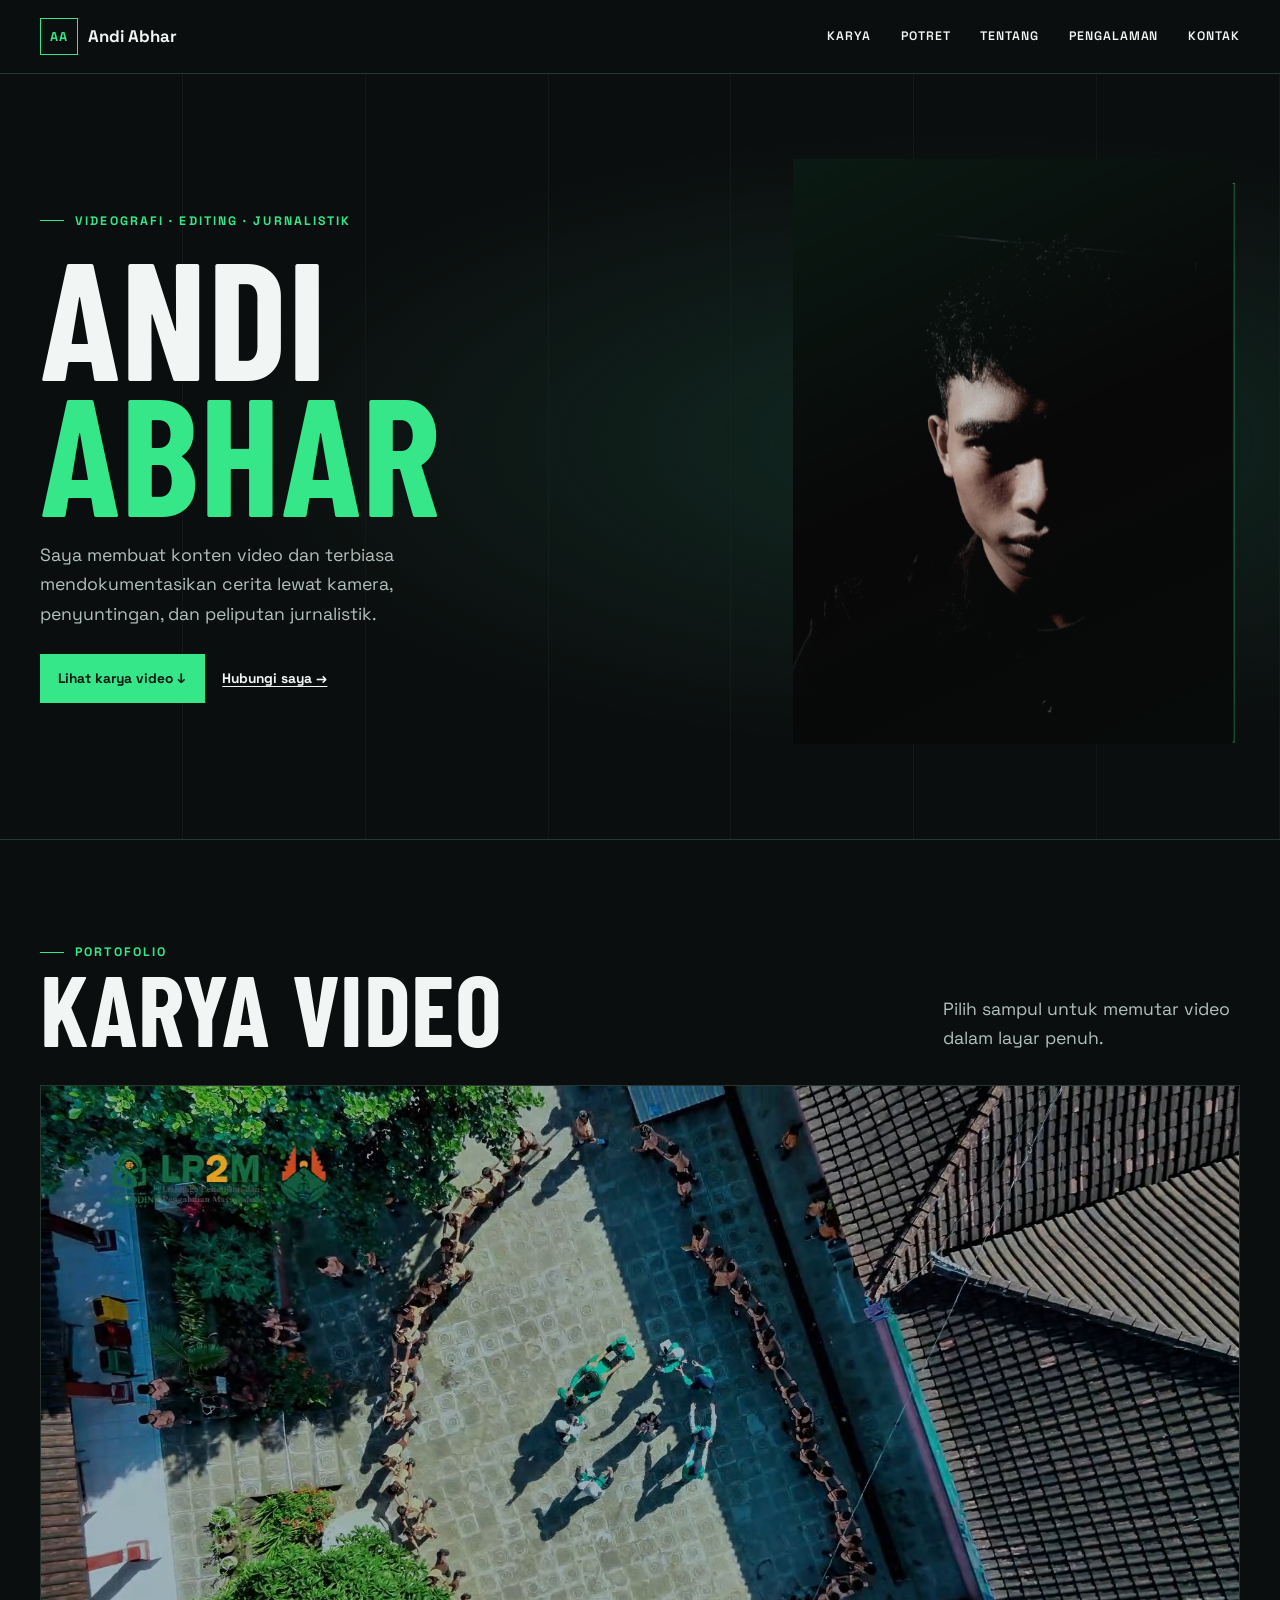
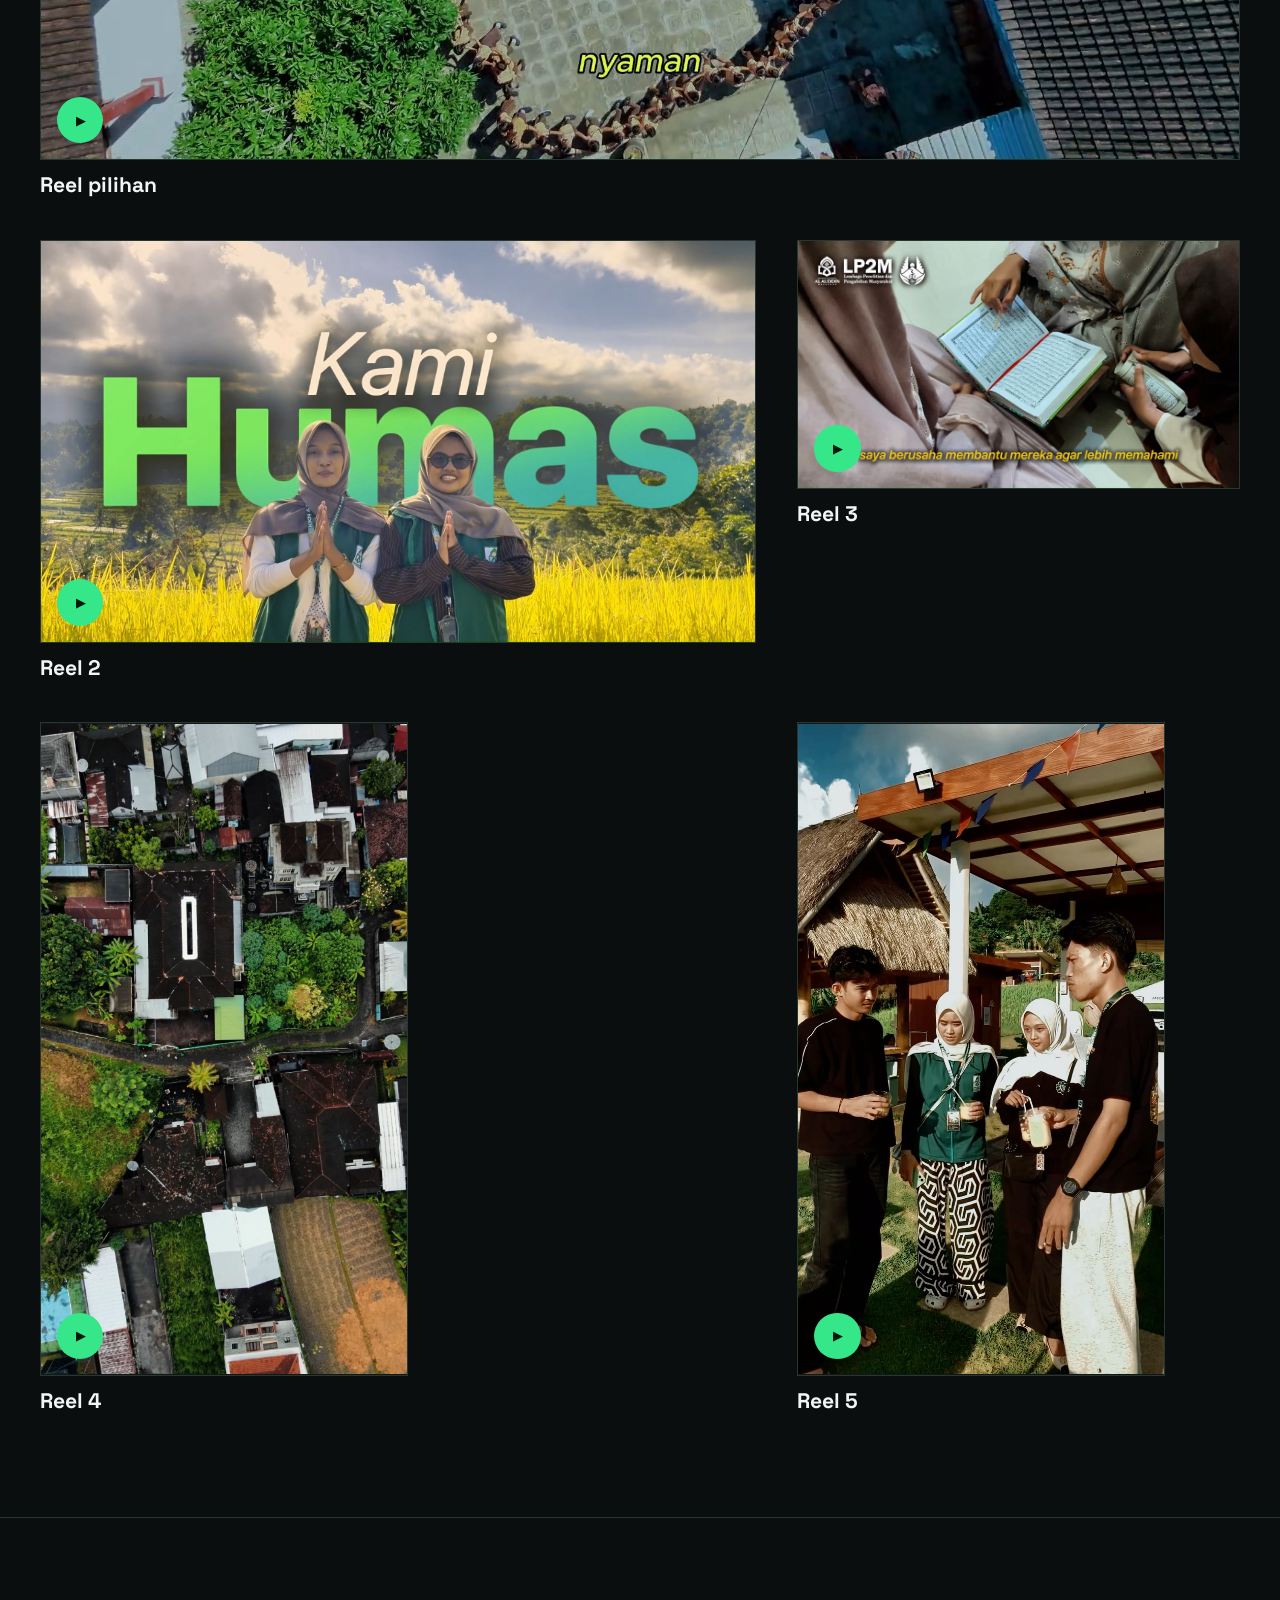
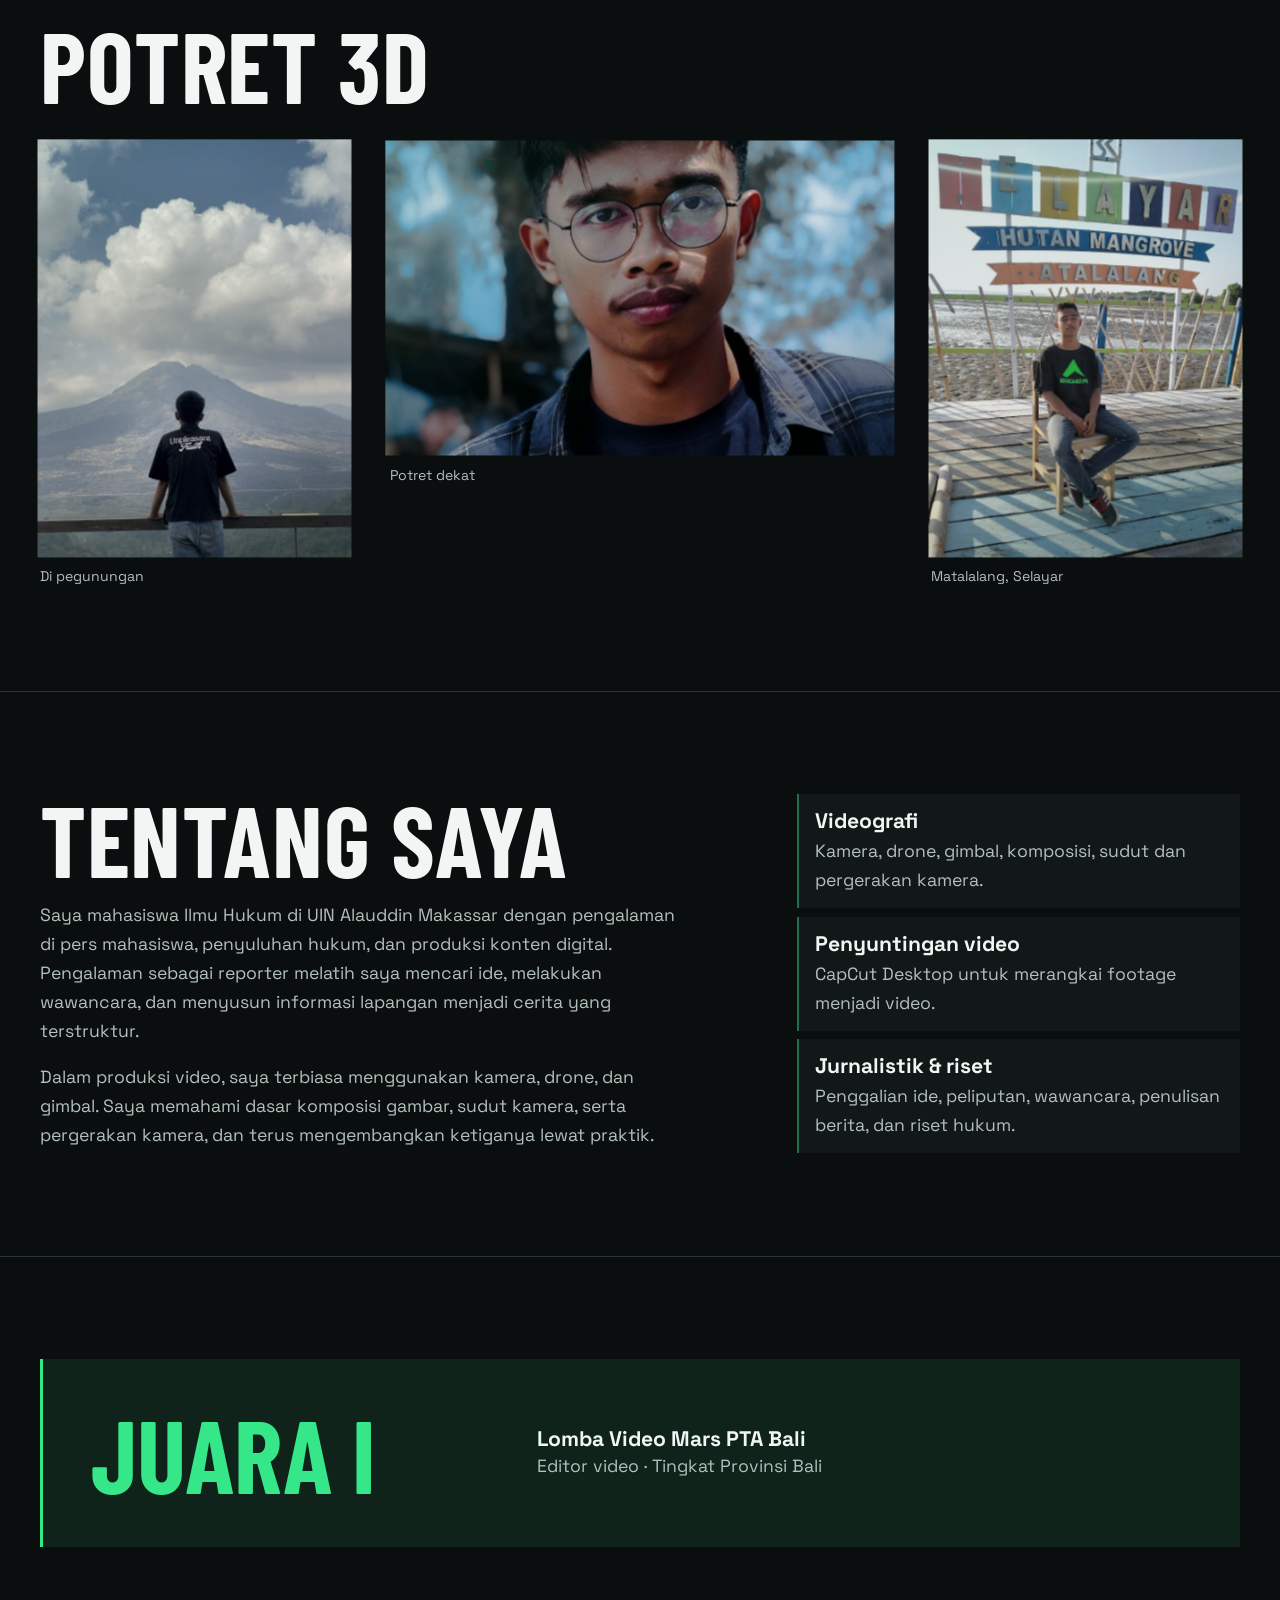
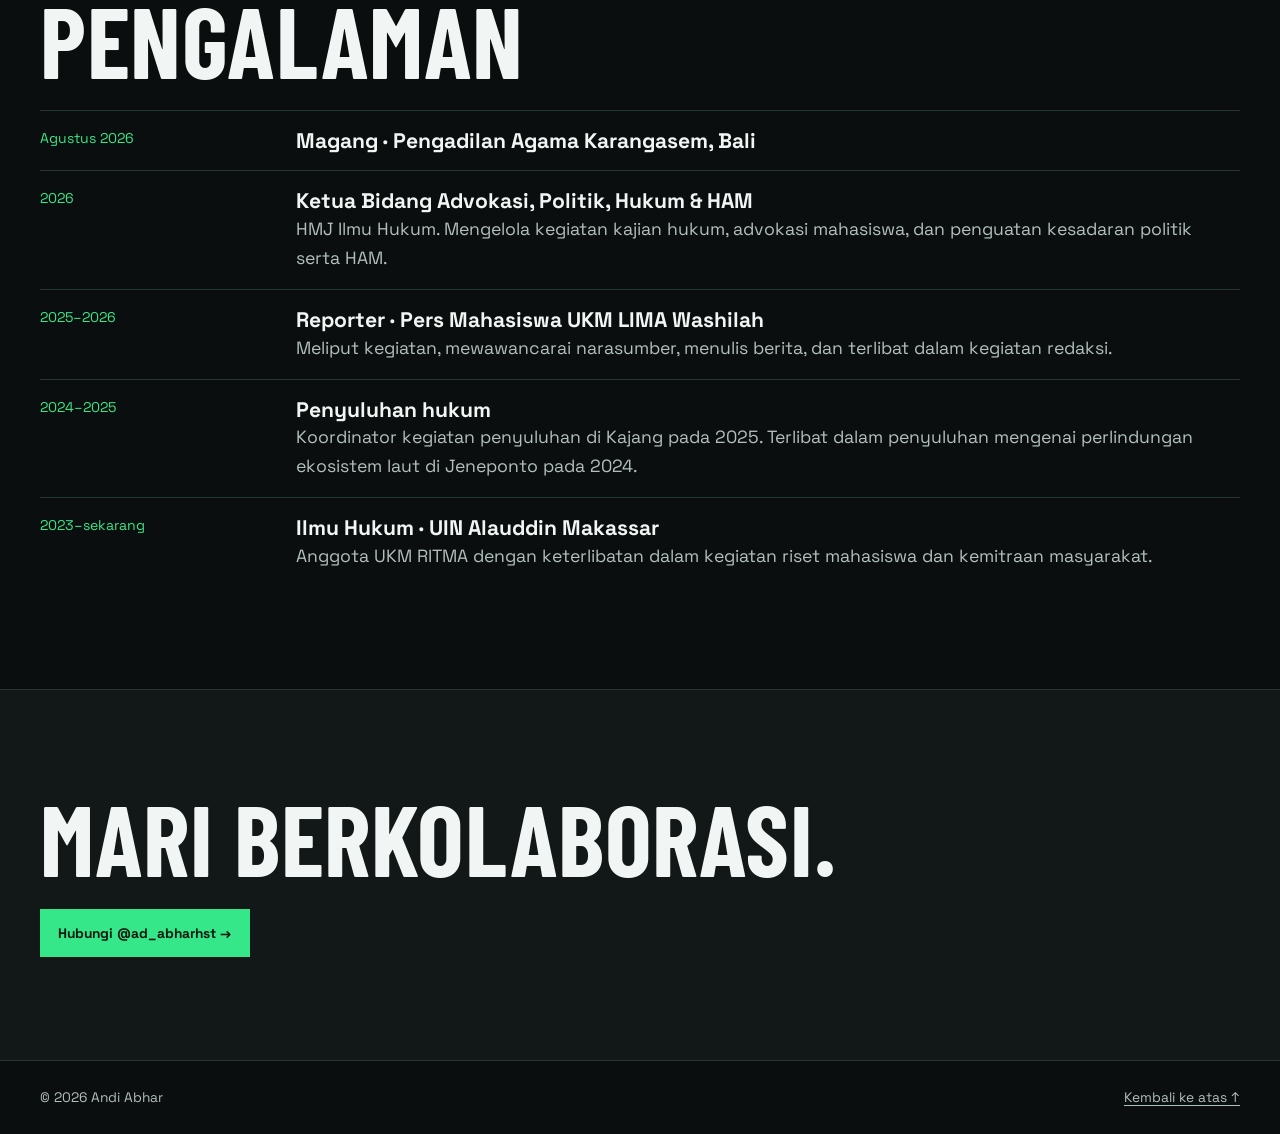
==== commit 729971b5: "Rapikan batas animasi dan navigasi beranda" ====
--- a/index.html
+++ b/index.html
@@ -66,7 +66,7 @@
 .grade-coast { --grade: brightness(.88) contrast(1.1) saturate(.7); --wash: linear-gradient(160deg,#0f766b20,transparent 60%,#05140c66); --position: 50% 60%; }
 .hero-photo { margin: 0 .7rem .7rem 0; border-color: #3c6956; }
 .hero-photo::before { content: ""; position: absolute; inset: .75rem -.75rem -.75rem .75rem; z-index: -1; border: 1px solid #37e38d8c; transform: translateZ(-20px); }
-.section { padding-block: clamp(3.5rem,8vw,7rem); border-bottom: 1px solid var(--line); scroll-margin-top: 1rem; }
+.section { overflow-x: clip; padding-block: clamp(3.5rem,8vw,7rem); border-bottom: 1px solid var(--line); scroll-margin-top: 1rem; }
 .head { display: flex; justify-content: space-between; align-items: end; gap: 1.25rem; margin-bottom: 2rem; }
 .head p { max-width: 27ch; }
 .gallery { display: grid; grid-template-columns: minmax(0,1.618fr) minmax(0,1fr); gap: var(--gap); align-items: start; }
@@ -124,10 +124,10 @@
 </head>
 <body>
 <a class="skip" href="#konten">Lewati ke konten</a>
-<header class="top"><div class="shell"><a class="brand" href="#konten"><span class="brand-mark" aria-hidden="true">AA</span> Andi Abhar</a><nav aria-label="Navigasi utama"><a href="#karya">Karya</a><a href="#potret">Potret</a><a href="#tentang">Tentang</a><a href="#pengalaman">Pengalaman</a><a href="#kontak">Kontak</a></nav></div></header>
+<header class="top" id="atas"><div class="shell"><a class="brand" href="#atas"><span class="brand-mark" aria-hidden="true">AA</span> Andi Abhar</a><nav aria-label="Navigasi utama"><a href="#karya">Karya</a><a href="#potret">Potret</a><a href="#tentang">Tentang</a><a href="#pengalaman">Pengalaman</a><a href="#kontak">Kontak</a></nav></div></header>
 <main id="konten">
 <div class="hero-zone"><div class="shell hero">
-<div><p class="kicker">Videografi · Editing · Jurnalistik</p><h1>Andi <em>Abhar</em></h1><p>Saya membuat konten video dan terbiasa mendokumentasikan cerita lewat kamera, penyuntingan, dan peliputan jurnalistik.</p><div class="actions"><a class="button" href="#karya">Lihat karya video ↓</a><a href="#kontak">Hubungi saya ↗</a></div></div>
+<div><p class="kicker">Videografi · Editing · Jurnalistik</p><h1>Andi <em>Abhar</em></h1><p>Saya membuat konten video dan terbiasa mendokumentasikan cerita lewat kamera, penyuntingan, dan peliputan jurnalistik.</p><div class="actions"><a class="button" href="#karya">Lihat karya video ↓</a><a href="#kontak">Hubungi saya →</a></div></div>
 
 <aside aria-label="Potret Andi Abhar"><div class="tilt hero-photo"><div class="photo-frame grade-hero"><img src="portrait-1.jpg" alt="Potret Andi Abhar dengan pencahayaan dari samping" fetchpriority="high"></div></div></aside>
 </div></div>
@@ -175,9 +175,9 @@
 <li><span class="date">2024–2025</span><div><h3>Penyuluhan hukum</h3><p>Koordinator kegiatan penyuluhan di Kajang pada 2025. Terlibat dalam penyuluhan mengenai perlindungan ekosistem laut di Jeneponto pada 2024.</p></div></li>
 <li><span class="date">2023–sekarang</span><div><h3>Ilmu Hukum · UIN Alauddin Makassar</h3><p>Anggota UKM RITMA dengan keterlibatan dalam kegiatan riset mahasiswa dan kemitraan masyarakat.</p></div></li>
 </ul></div></section>
-<section class="section contact" id="kontak"><div class="shell"><h2>Mari berkolaborasi.</h2><div class="actions"><a class="button" href="https://www.instagram.com/ad_abharhst/" target="_blank" rel="noopener noreferrer">Hubungi @ad_abharhst ↗</a></div></div></section>
+<section class="section contact" id="kontak"><div class="shell"><h2>Mari berkolaborasi.</h2><div class="actions"><a class="button" href="https://www.instagram.com/ad_abharhst/" target="_blank" rel="noopener noreferrer">Hubungi @ad_abharhst →</a></div></div></section>
 </main>
-<footer><div class="shell"><span>© 2026 Andi Abhar</span><a href="#konten">Kembali ke atas ↑</a></div></footer>
+<footer><div class="shell"><span>© 2026 Andi Abhar</span><a href="#atas">Kembali ke atas ↑</a></div></footer>
 
 <dialog class="player" aria-label="Pemutar video layar penuh">
 <div class="player-stage">
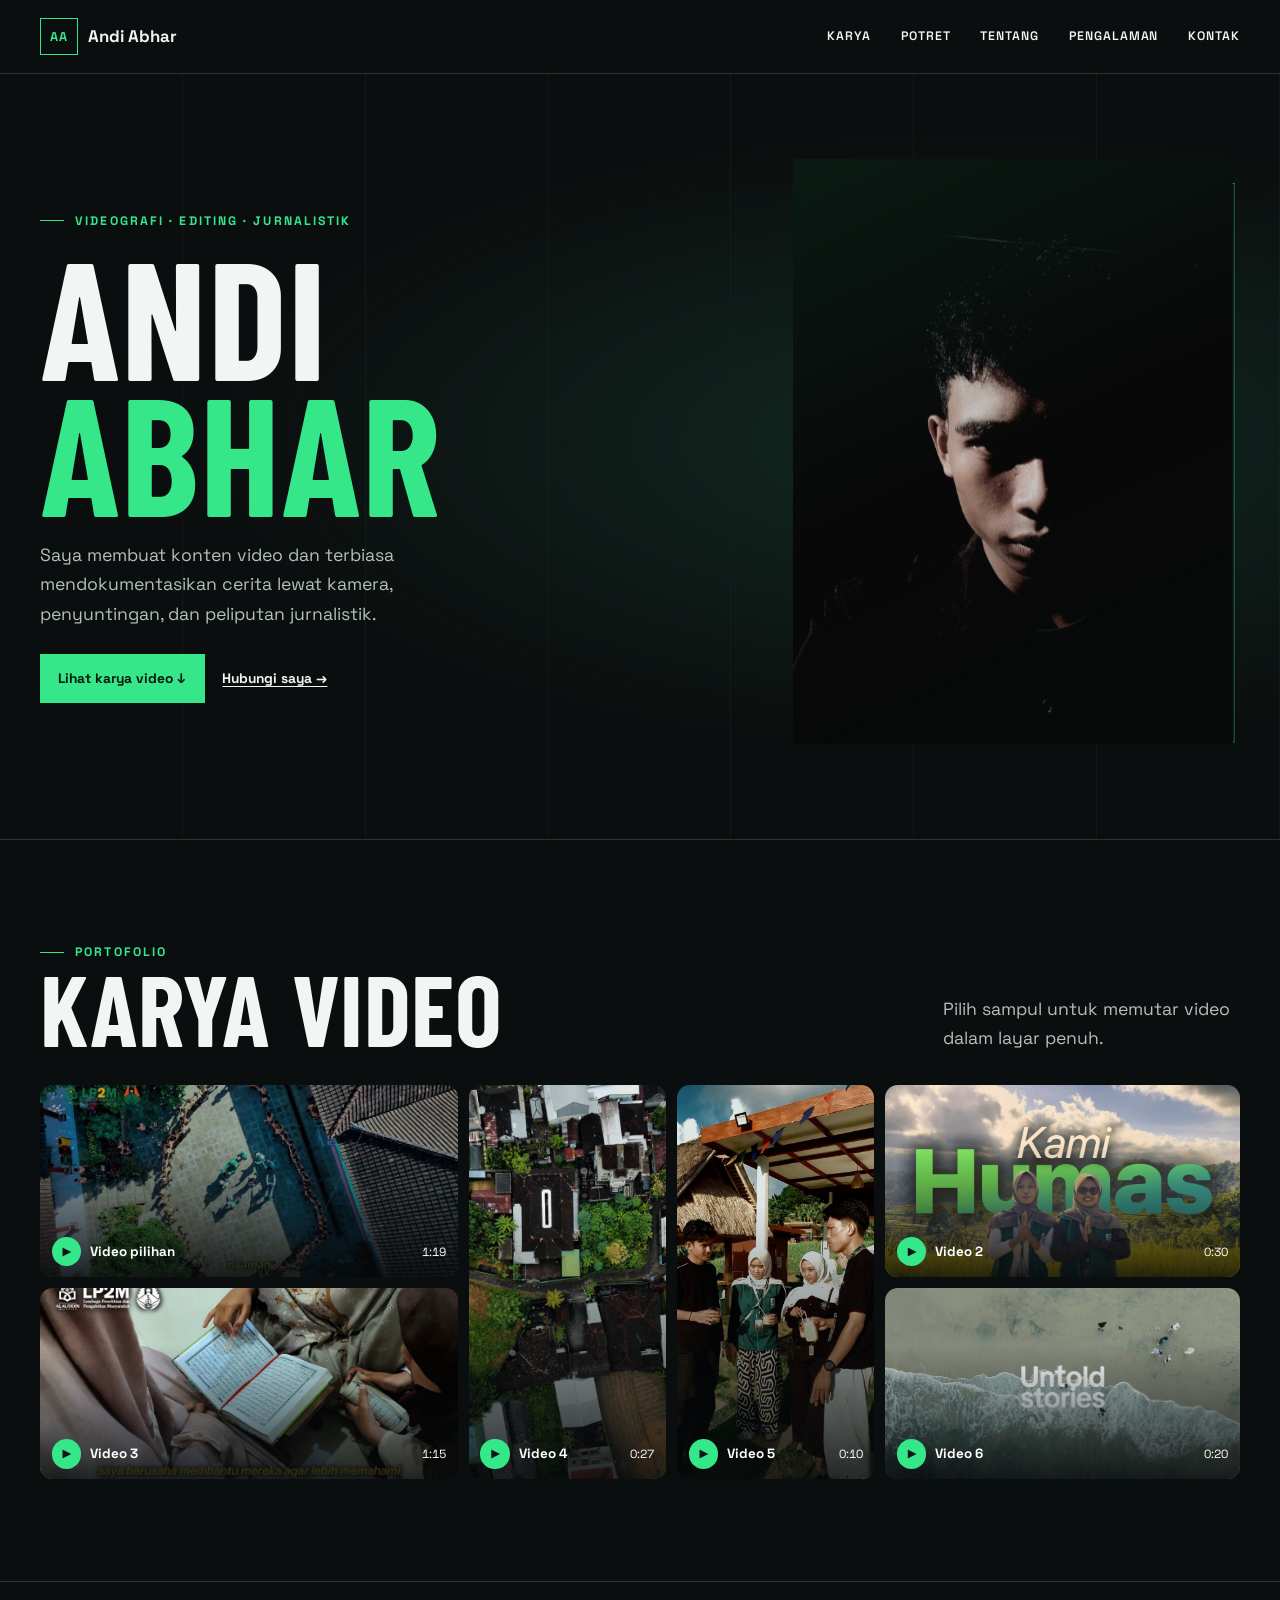
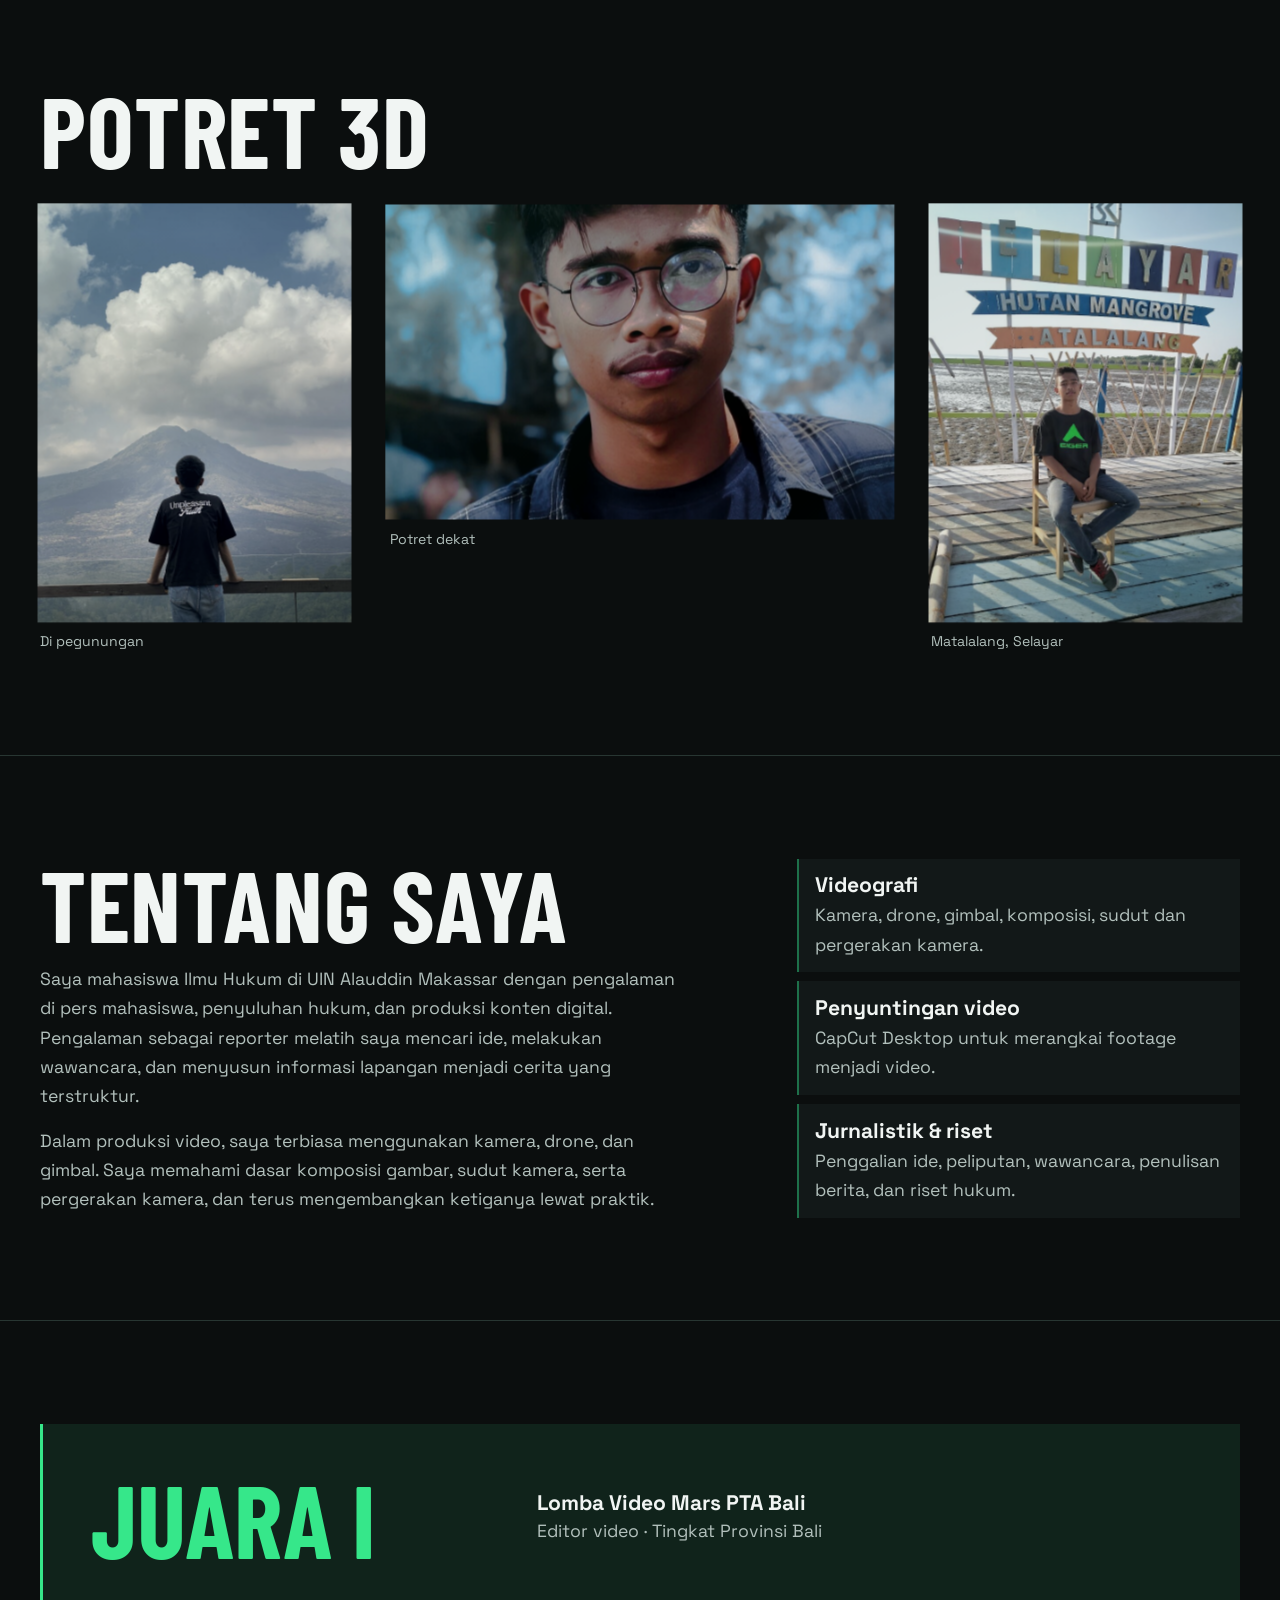
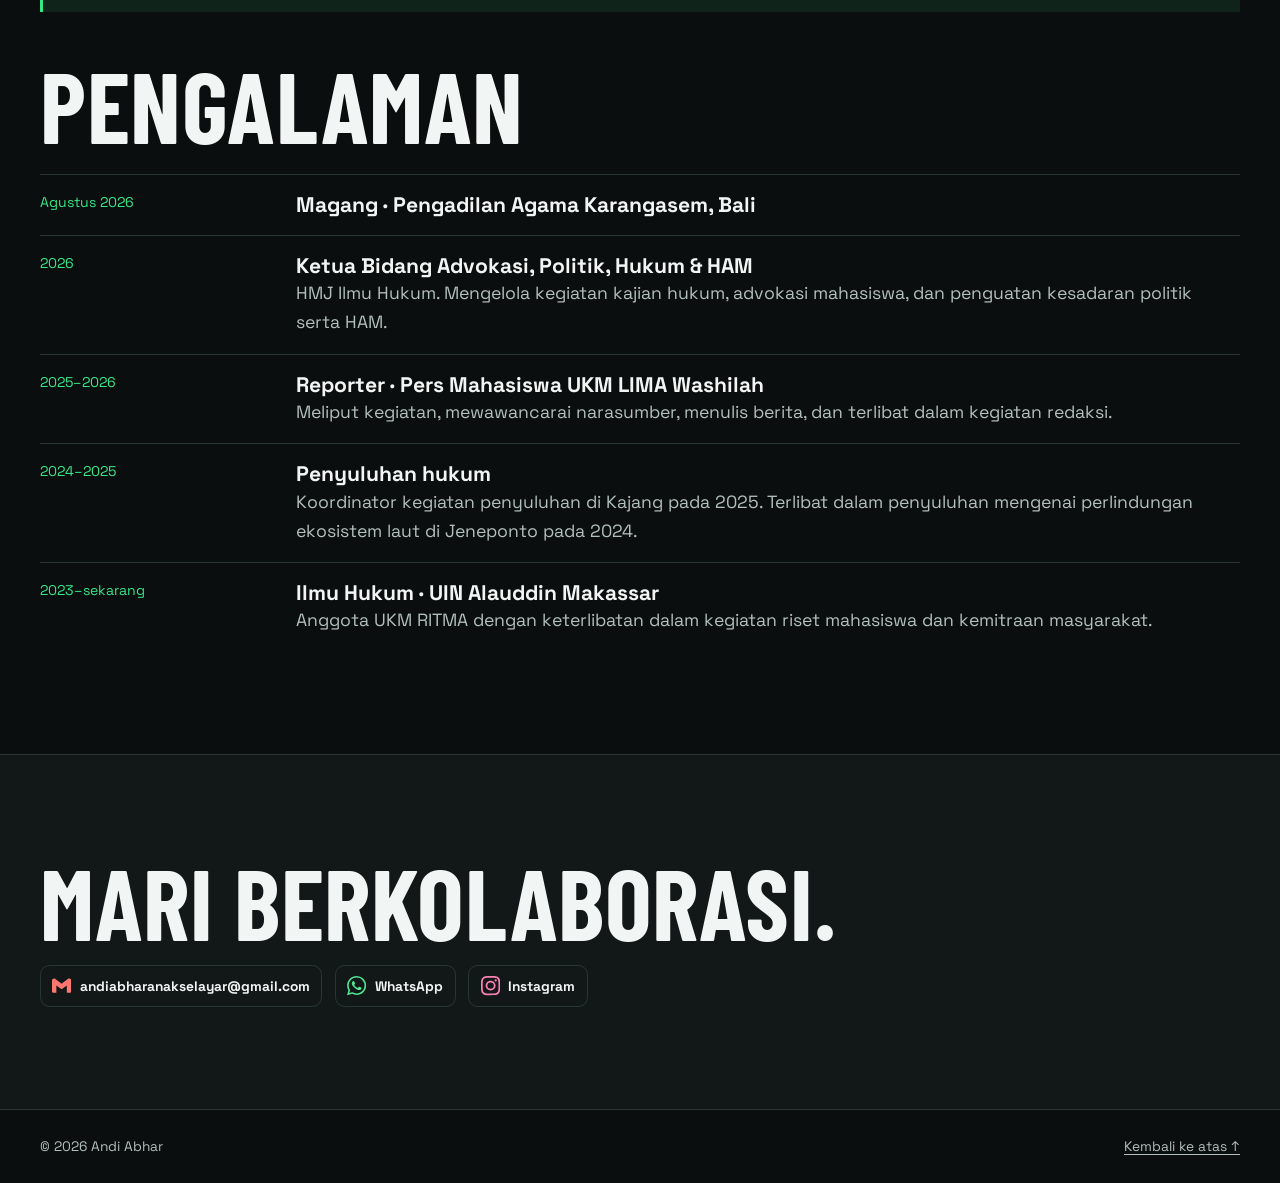
==== commit b8429e89: "Susun enam Reel dalam kolase dan tambahkan logo kontak" ====
--- a/index.html
+++ b/index.html
@@ -118,6 +118,121 @@
   *,*::before,*::after { animation: none!important; transition: none!important; }
   [data-aos] { transform: none!important; opacity: 1!important; }
 }
+.video-collage {
+  display: grid;
+  grid-template-columns: 2.12fr 1fr 1fr 1.8fr;
+  grid-template-rows: repeat(2, minmax(0, 1fr));
+  grid-template-areas: "a d e b" "c d e f";
+  aspect-ratio: 3.05;
+  gap: .7rem;
+}
+.video-collage [data-tile="a"] { grid-area: a; }
+.video-collage [data-tile="b"] { grid-area: b; }
+.video-collage [data-tile="c"] { grid-area: c; }
+.video-collage [data-tile="d"] { grid-area: d; }
+.video-collage [data-tile="e"] { grid-area: e; }
+.video-collage [data-tile="f"] { grid-area: f; }
+.collage-video {
+  position: relative;
+  display: grid;
+  isolation: isolate;
+  min-width: 0;
+  min-height: 0;
+  padding: 0;
+  overflow: hidden;
+  border: 0;
+  border-radius: .8rem;
+  background: #16191d;
+  color: white;
+  font: inherit;
+  text-align: left;
+  cursor: pointer;
+}
+.collage-video img {
+  position: absolute;
+  z-index: -2;
+  width: 100%;
+  height: 100%;
+  object-fit: cover;
+  object-position: center 48%;
+  transition: transform .3s ease;
+}
+.collage-video::after {
+  content: "";
+  position: absolute;
+  z-index: -1;
+  inset: 30% 0 0;
+  pointer-events: none;
+  background: linear-gradient(transparent, #06090bd9);
+}
+.collage-video:hover img { transform: scale(1.035); }
+.collage-video:focus-visible { outline: 2px solid var(--mint, var(--green)); outline-offset: -4px; }
+.collage-caption {
+  display: flex;
+  align-self: end;
+  align-items: center;
+  gap: .55rem;
+  width: 100%;
+  padding: .64rem .72rem;
+  min-width: 0;
+}
+.collage-caption strong { min-width: 0; font-size: clamp(.75rem, 1.05vw, .97rem); line-height: 1.15; }
+.collage-caption time { font-size: .74rem; color: #fff; margin-left: auto; font-variant-numeric: tabular-nums; }
+.collage-play {
+  display: grid;
+  flex: 0 0 auto;
+  place-items: center;
+  padding-left: .09em;
+  width: 1.85rem;
+  height: 1.85rem;
+  color: #101615;
+  background: var(--mint, var(--green));
+  border-radius: 50%;
+  font-size: .72rem;
+}
+.platform-links {
+  display: flex;
+  flex-wrap: wrap;
+  align-items: start;
+  gap: .55rem .8rem;
+  margin-top: 1.1rem;
+}
+.platform-links a {
+  display: inline-flex;
+  align-items: center;
+  min-width: 0;
+  max-width: 100%;
+  gap: .55rem;
+  padding: .52rem .7rem;
+  border: 1px solid var(--line);
+  border-radius: .6rem;
+  text-decoration: none;
+  font-size: .86rem;
+  font-weight: 700;
+  overflow-wrap: anywhere;
+}
+.platform-links a:hover { border-color: var(--mint, var(--green)); }
+.platform-logo { flex: 0 0 auto; width: 1.2rem; height: 1.2rem; }
+@media (max-width: 900px) {
+  .video-collage {
+    grid-template-columns: repeat(2,minmax(0,1fr));
+    grid-template-areas: "a a" "d e" "b c" "f f";
+    grid-template-rows: auto;
+    aspect-ratio: auto;
+  }
+  .collage-video { aspect-ratio: 16/9; }
+  .collage-video.is-portrait { aspect-ratio: 9/16; }
+  .collage-caption strong { font-size: .9rem; }
+}
+@media (max-width: 400px) {
+  .video-collage { gap: .5rem; }
+  .collage-caption { gap: .28rem; padding: .48rem; }
+  .collage-caption strong,.collage-caption time { font-size: .72rem; }
+  .collage-play { width: 1.45rem; height: 1.45rem; font-size: .61rem; }
+}
+@media (prefers-reduced-motion: reduce) {
+  .collage-video img { transition: none; }
+}
 </style>
 <link rel="stylesheet" href="/pembelajaran/aos.css">
 
@@ -132,28 +247,15 @@
 <aside aria-label="Potret Andi Abhar"><div class="tilt hero-photo"><div class="photo-frame grade-hero"><img src="portrait-1.jpg" alt="Potret Andi Abhar dengan pencahayaan dari samping" fetchpriority="high"></div></div></aside>
 </div></div>
 <section class="section" id="karya"><div class="shell"><div class="head"><div><p class="kicker">Portofolio</p><h2>Karya video</h2></div><p>Pilih sampul untuk memutar video dalam layar penuh.</p></div>
-<div class="gallery">
-<article class="feature" data-aos="flip-left" data-aos-delay="0">
-<button class="media reel-button" type="button" data-video="reel-1.mp4" aria-label="Putar Reel pilihan dalam layar penuh">
-<img src="reel-1.jpg" alt=""><span class="play-mark" aria-hidden="true">▶</span>
-</button><div class="credits"><h3>Reel pilihan</h3></div></article>
-<article class="" data-aos="flip-left" data-aos-delay="60">
-<button class="media reel-button" type="button" data-video="reel-2.mp4" aria-label="Putar Reel 2 dalam layar penuh">
-<img src="reel-2.jpg" alt="" loading="lazy"><span class="play-mark" aria-hidden="true">▶</span>
-</button><div class="credits"><h3>Reel 2</h3></div></article>
-<article class="" data-aos="flip-left" data-aos-delay="120">
-<button class="media reel-button" type="button" data-video="reel-3.mp4" aria-label="Putar Reel 3 dalam layar penuh">
-<img src="reel-3.jpg" alt="" loading="lazy"><span class="play-mark" aria-hidden="true">▶</span>
-</button><div class="credits"><h3>Reel 3</h3></div></article>
-<article class="portrait-card" data-aos="flip-left" data-aos-delay="180">
-<button class="media reel-button portrait" type="button" data-video="reel-4.mp4" aria-label="Putar Reel 4 dalam layar penuh">
-<img src="reel-4.jpg" alt="" loading="lazy"><span class="play-mark" aria-hidden="true">▶</span>
-</button><div class="credits"><h3>Reel 4</h3></div></article>
-<article class="portrait-card" data-aos="flip-left" data-aos-delay="240">
-<button class="media reel-button portrait" type="button" data-video="reel-5.mp4" aria-label="Putar Reel 5 dalam layar penuh">
-<img src="reel-5.jpg" alt="" loading="lazy"><span class="play-mark" aria-hidden="true">▶</span>
-</button><div class="credits"><h3>Reel 5</h3></div></article>
-</div></div></section>
+<div class="video-collage">
+<button type="button" class="collage-video" data-tile="a" data-video="/reel-1.mp4" aria-label="Putar video pilihan"><img src="/reel-1.jpg" alt="" loading="lazy"><span class="collage-caption"><span class="collage-play" aria-hidden="true">▶</span><strong>Video pilihan</strong><time datetime="PT1M19S">1:19</time></span></button>
+<button type="button" class="collage-video is-portrait" data-tile="d" data-video="/reel-4.mp4" aria-label="Putar video 4"><img src="/reel-4.jpg" alt="" loading="lazy"><span class="collage-caption"><span class="collage-play" aria-hidden="true">▶</span><strong>Video 4</strong><time datetime="PT27S">0:27</time></span></button>
+<button type="button" class="collage-video is-portrait" data-tile="e" data-video="/reel-5.mp4" aria-label="Putar video 5"><img src="/reel-5.jpg" alt="" loading="lazy"><span class="collage-caption"><span class="collage-play" aria-hidden="true">▶</span><strong>Video 5</strong><time datetime="PT10S">0:10</time></span></button>
+<button type="button" class="collage-video" data-tile="b" data-video="/reel-2.mp4" aria-label="Putar video 2"><img src="/reel-2.jpg" alt="" loading="lazy"><span class="collage-caption"><span class="collage-play" aria-hidden="true">▶</span><strong>Video 2</strong><time datetime="PT30S">0:30</time></span></button>
+<button type="button" class="collage-video" data-tile="c" data-video="/reel-3.mp4" aria-label="Putar video 3"><img src="/reel-3.jpg" alt="" loading="lazy"><span class="collage-caption"><span class="collage-play" aria-hidden="true">▶</span><strong>Video 3</strong><time datetime="PT1M15S">1:15</time></span></button>
+<button type="button" class="collage-video" data-tile="f" data-video="/reel-6.mp4" aria-label="Putar video 6"><img src="/reel-6.jpg" alt="" loading="lazy"><span class="collage-caption"><span class="collage-play" aria-hidden="true">▶</span><strong>Video 6</strong><time datetime="PT20S">0:20</time></span></button>
+</div>
+</div></section>
 <section class="section" id="potret"><div class="shell">
 <div class="head" data-aos="fade-up"><h2>Potret 3D</h2></div>
 <div class="photos">
@@ -175,7 +277,9 @@
 <li><span class="date">2024–2025</span><div><h3>Penyuluhan hukum</h3><p>Koordinator kegiatan penyuluhan di Kajang pada 2025. Terlibat dalam penyuluhan mengenai perlindungan ekosistem laut di Jeneponto pada 2024.</p></div></li>
 <li><span class="date">2023–sekarang</span><div><h3>Ilmu Hukum · UIN Alauddin Makassar</h3><p>Anggota UKM RITMA dengan keterlibatan dalam kegiatan riset mahasiswa dan kemitraan masyarakat.</p></div></li>
 </ul></div></section>
-<section class="section contact" id="kontak"><div class="shell"><h2>Mari berkolaborasi.</h2><div class="actions"><a class="button" href="https://www.instagram.com/ad_abharhst/" target="_blank" rel="noopener noreferrer">Hubungi @ad_abharhst →</a></div></div></section>
+<section class="section contact" id="kontak"><div class="shell"><h2>Mari berkolaborasi.</h2><div class="platform-links"><a href="mailto:andiabharanakselayar@gmail.com"><svg class="platform-logo" viewBox="0 0 24 24" aria-hidden="true" focusable="false" fill="#ff7770"><path d="M24 5.457v13.909c0 .904-.732 1.636-1.636 1.636h-3.819V11.73L12 16.64l-6.545-4.91v9.273H1.636A1.636 1.636 0 0 1 0 19.366V5.457c0-2.023 2.309-3.178 3.927-1.964L5.455 4.64 12 9.548l6.545-4.91 1.528-1.145C21.69 2.28 24 3.434 24 5.457z"/></svg><span>andiabharanakselayar@gmail.com</span></a>
+<a href="https://wa.me/6285696540321"><svg class="platform-logo" viewBox="0 0 24 24" aria-hidden="true" focusable="false" fill="#50e695"><path d="M17.472 14.382c-.297-.149-1.758-.867-2.03-.967-.273-.099-.471-.148-.67.15-.197.297-.767.966-.94 1.164-.173.199-.347.223-.644.075-.297-.15-1.255-.463-2.39-1.475-.883-.788-1.48-1.761-1.653-2.059-.173-.297-.018-.458.13-.606.134-.133.298-.347.446-.52.149-.174.198-.298.298-.497.099-.198.05-.371-.025-.52-.075-.149-.669-1.612-.916-2.207-.242-.579-.487-.5-.669-.51-.173-.008-.371-.01-.57-.01-.198 0-.52.074-.792.372-.272.297-1.04 1.016-1.04 2.479 0 1.462 1.065 2.875 1.213 3.074.149.198 2.096 3.2 5.077 4.487.709.306 1.262.489 1.694.625.712.227 1.36.195 1.871.118.571-.085 1.758-.719 2.006-1.413.248-.694.248-1.289.173-1.413-.074-.124-.272-.198-.57-.347m-5.421 7.403h-.004a9.87 9.87 0 01-5.031-1.378l-.361-.214-3.741.982.998-3.648-.235-.374a9.86 9.86 0 01-1.51-5.26c.001-5.45 4.436-9.884 9.888-9.884 2.64 0 5.122 1.03 6.988 2.898a9.825 9.825 0 012.893 6.994c-.003 5.45-4.437 9.884-9.885 9.884m8.413-18.297A11.815 11.815 0 0012.05 0C5.495 0 .16 5.335.157 11.892c0 2.096.547 4.142 1.588 5.945L.057 24l6.305-1.654a11.882 11.882 0 005.683 1.448h.005c6.554 0 11.89-5.335 11.893-11.893a11.821 11.821 0 00-3.48-8.413Z"/></svg><span>WhatsApp</span></a>
+<a href="https://www.instagram.com/ad_abharhst/"><svg class="platform-logo" viewBox="0 0 24 24" aria-hidden="true" focusable="false" fill="#ff81b5"><path d="M7.0301.084c-1.2768.0602-2.1487.264-2.911.5634-.7888.3075-1.4575.72-2.1228 1.3877-.6652.6677-1.075 1.3368-1.3802 2.127-.2954.7638-.4956 1.6365-.552 2.914-.0564 1.2775-.0689 1.6882-.0626 4.947.0062 3.2586.0206 3.6671.0825 4.9473.061 1.2765.264 2.1482.5635 2.9107.308.7889.72 1.4573 1.388 2.1228.6679.6655 1.3365 1.0743 2.1285 1.38.7632.295 1.6361.4961 2.9134.552 1.2773.056 1.6884.069 4.9462.0627 3.2578-.0062 3.668-.0207 4.9478-.0814 1.28-.0607 2.147-.2652 2.9098-.5633.7889-.3086 1.4578-.72 2.1228-1.3881.665-.6682 1.0745-1.3378 1.3795-2.1284.2957-.7632.4966-1.636.552-2.9124.056-1.2809.0692-1.6898.063-4.948-.0063-3.2583-.021-3.6668-.0817-4.9465-.0607-1.2797-.264-2.1487-.5633-2.9117-.3084-.7889-.72-1.4568-1.3876-2.1228C21.2982 1.33 20.628.9208 19.8378.6165 19.074.321 18.2017.1197 16.9244.0645 15.6471.0093 15.236-.005 11.977.0014 8.718.0076 8.31.0215 7.0301.0839m.1402 21.6932c-1.17-.0509-1.8053-.2453-2.2287-.408-.5606-.216-.96-.4771-1.3819-.895-.422-.4178-.6811-.8186-.9-1.378-.1644-.4234-.3624-1.058-.4171-2.228-.0595-1.2645-.072-1.6442-.079-4.848-.007-3.2037.0053-3.583.0607-4.848.05-1.169.2456-1.805.408-2.2282.216-.5613.4762-.96.895-1.3816.4188-.4217.8184-.6814 1.3783-.9003.423-.1651 1.0575-.3614 2.227-.4171 1.2655-.06 1.6447-.072 4.848-.079 3.2033-.007 3.5835.005 4.8495.0608 1.169.0508 1.8053.2445 2.228.408.5608.216.96.4754 1.3816.895.4217.4194.6816.8176.9005 1.3787.1653.4217.3617 1.056.4169 2.2263.0602 1.2655.0739 1.645.0796 4.848.0058 3.203-.0055 3.5834-.061 4.848-.051 1.17-.245 1.8055-.408 2.2294-.216.5604-.4763.96-.8954 1.3814-.419.4215-.8181.6811-1.3783.9-.4224.1649-1.0577.3617-2.2262.4174-1.2656.0595-1.6448.072-4.8493.079-3.2045.007-3.5825-.006-4.848-.0608M16.953 5.5864A1.44 1.44 0 1 0 18.39 4.144a1.44 1.44 0 0 0-1.437 1.4424M5.8385 12.012c.0067 3.4032 2.7706 6.1557 6.173 6.1493 3.4026-.0065 6.157-2.7701 6.1506-6.1733-.0065-3.4032-2.771-6.1565-6.174-6.1498-3.403.0067-6.156 2.771-6.1496 6.1738M8 12.0077a4 4 0 1 1 4.008 3.9921A3.9996 3.9996 0 0 1 8 12.0077"/></svg><span>Instagram</span></a></div></div></section>
 </main>
 <footer><div class="shell"><span>© 2026 Andi Abhar</span><a href="#atas">Kembali ke atas ↑</a></div></footer>
 
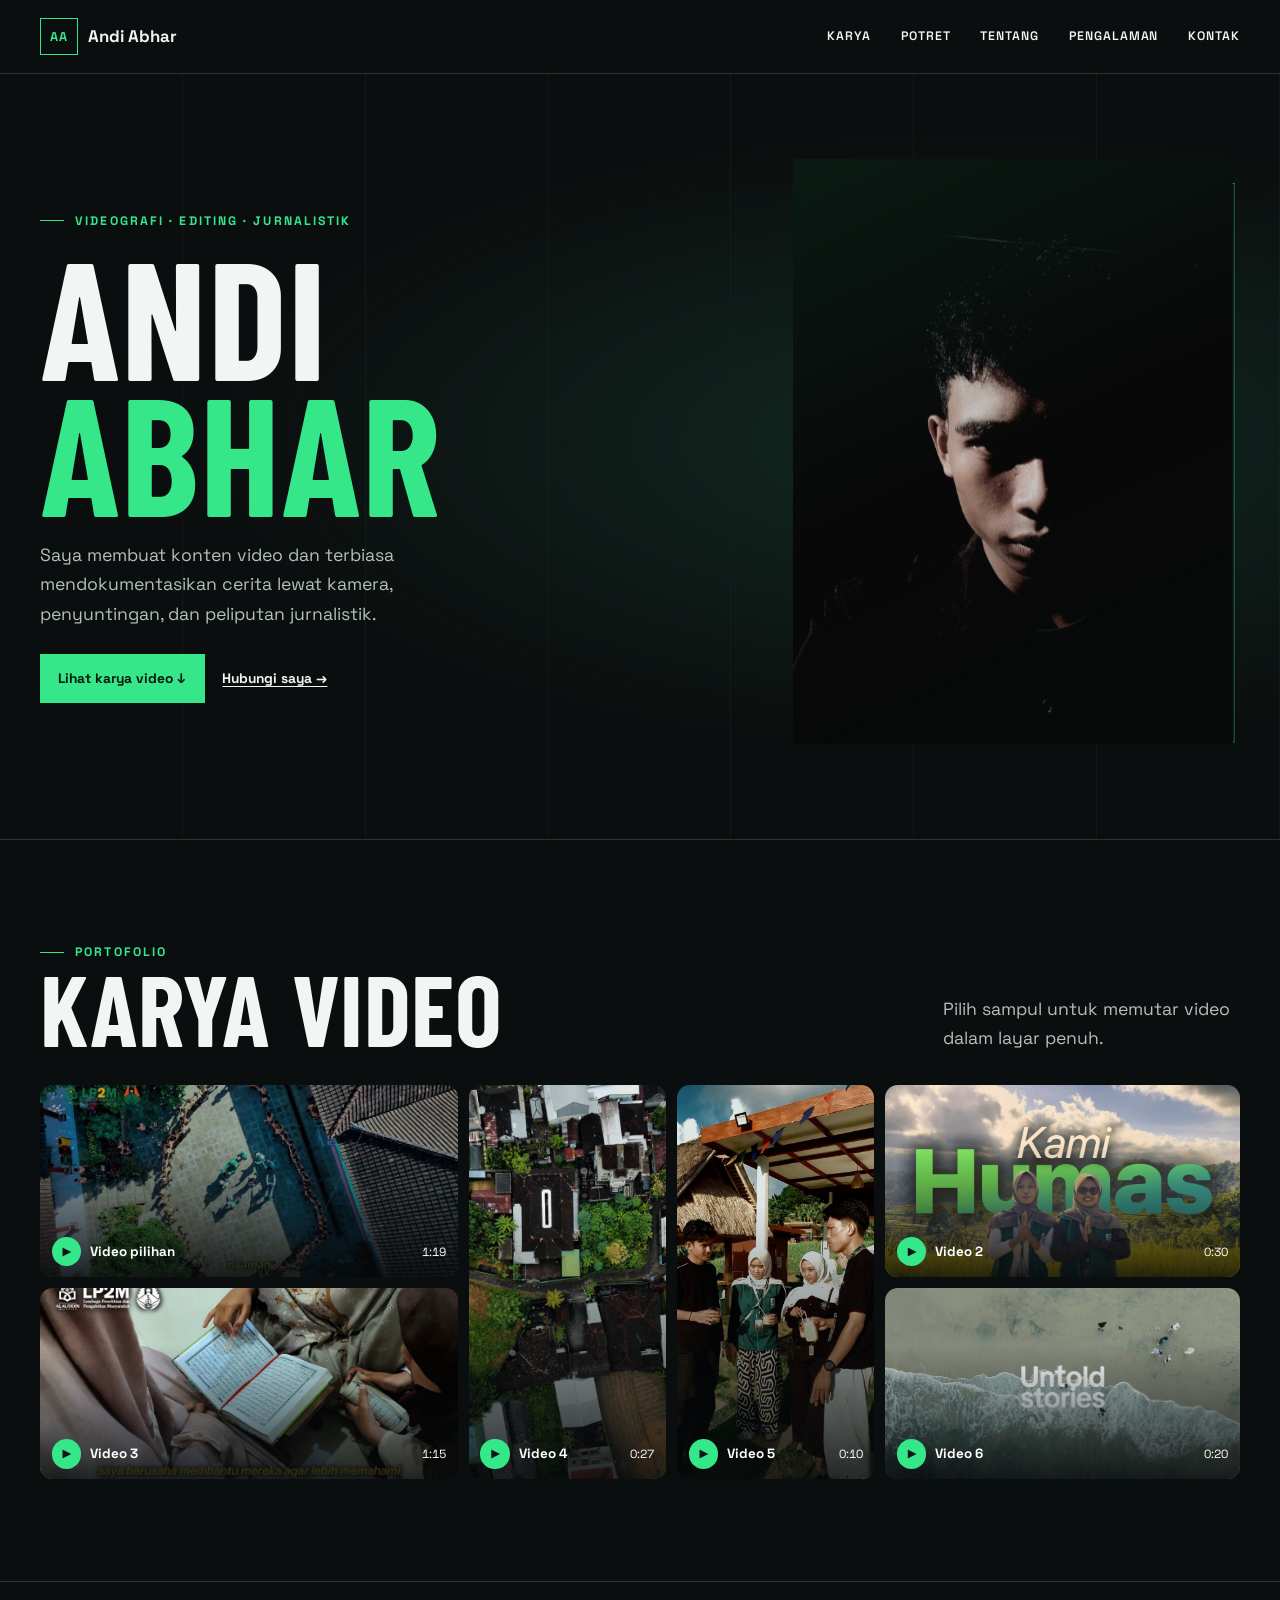
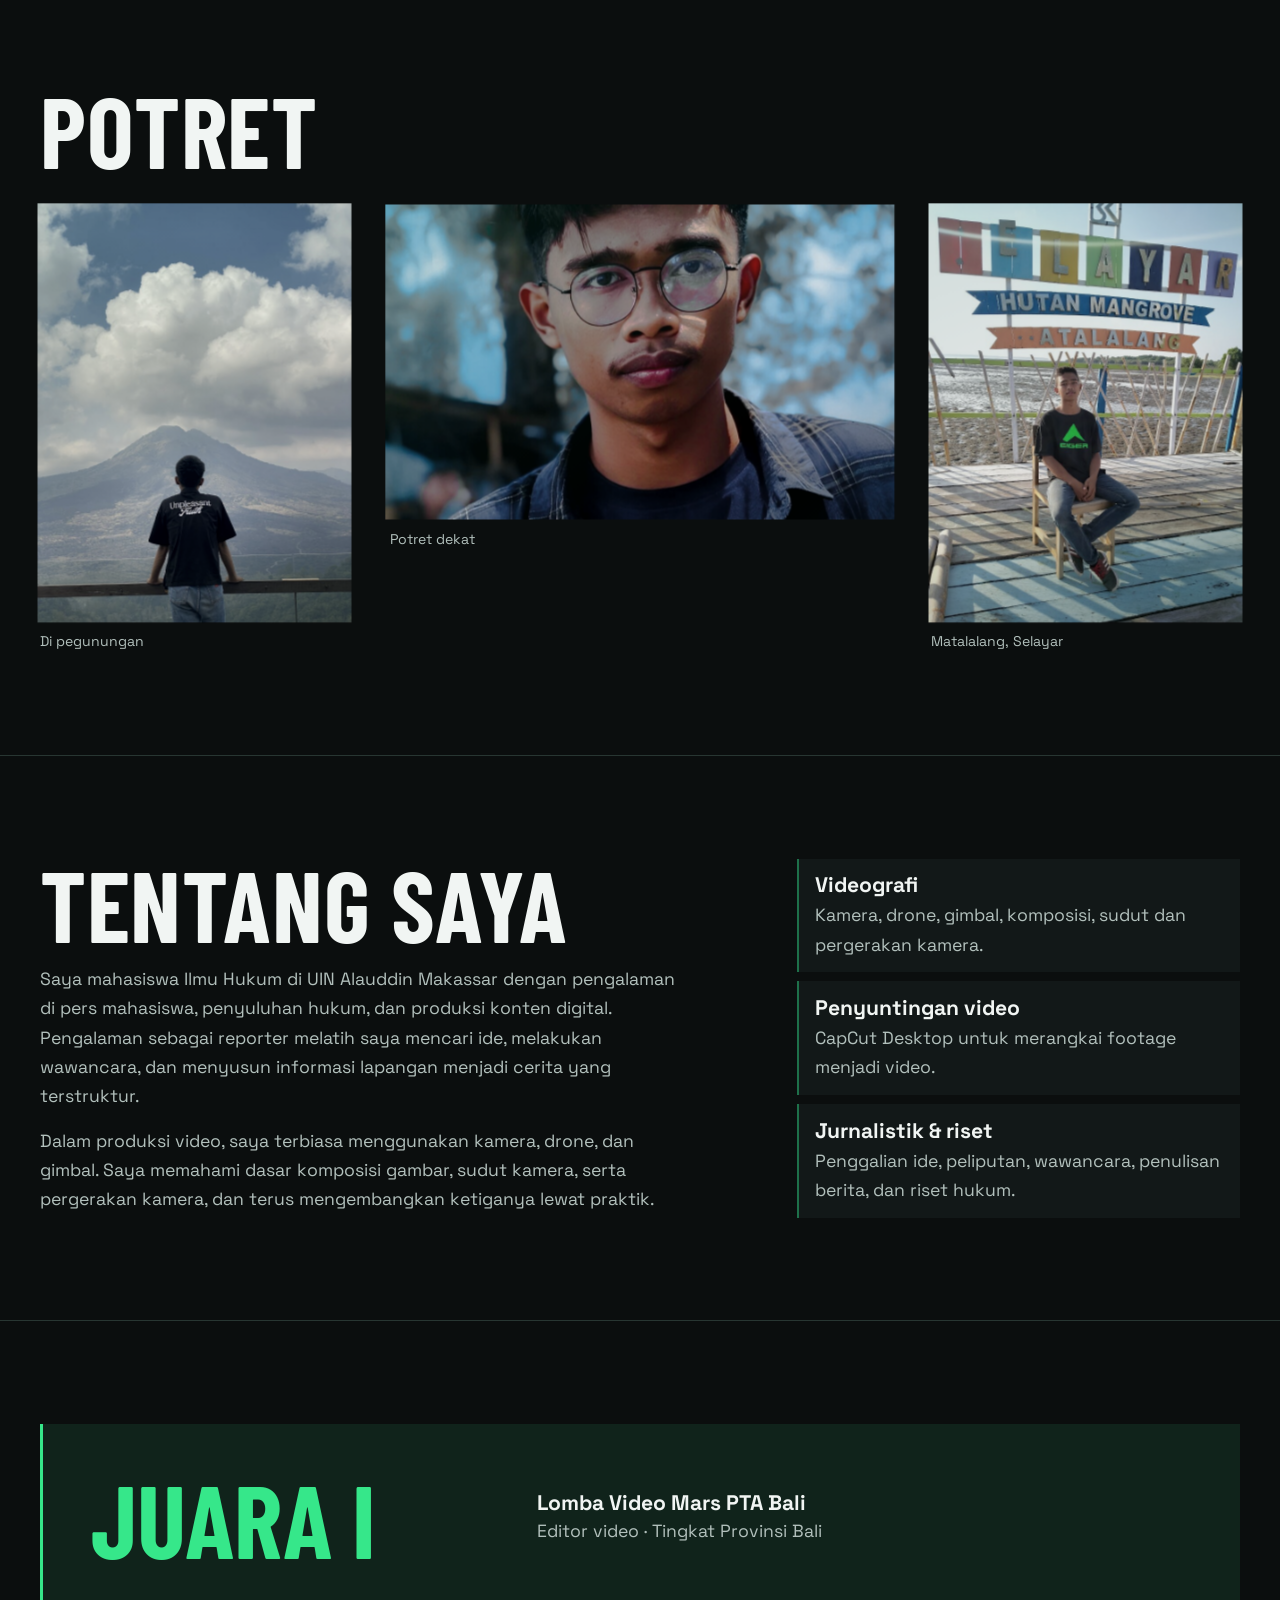
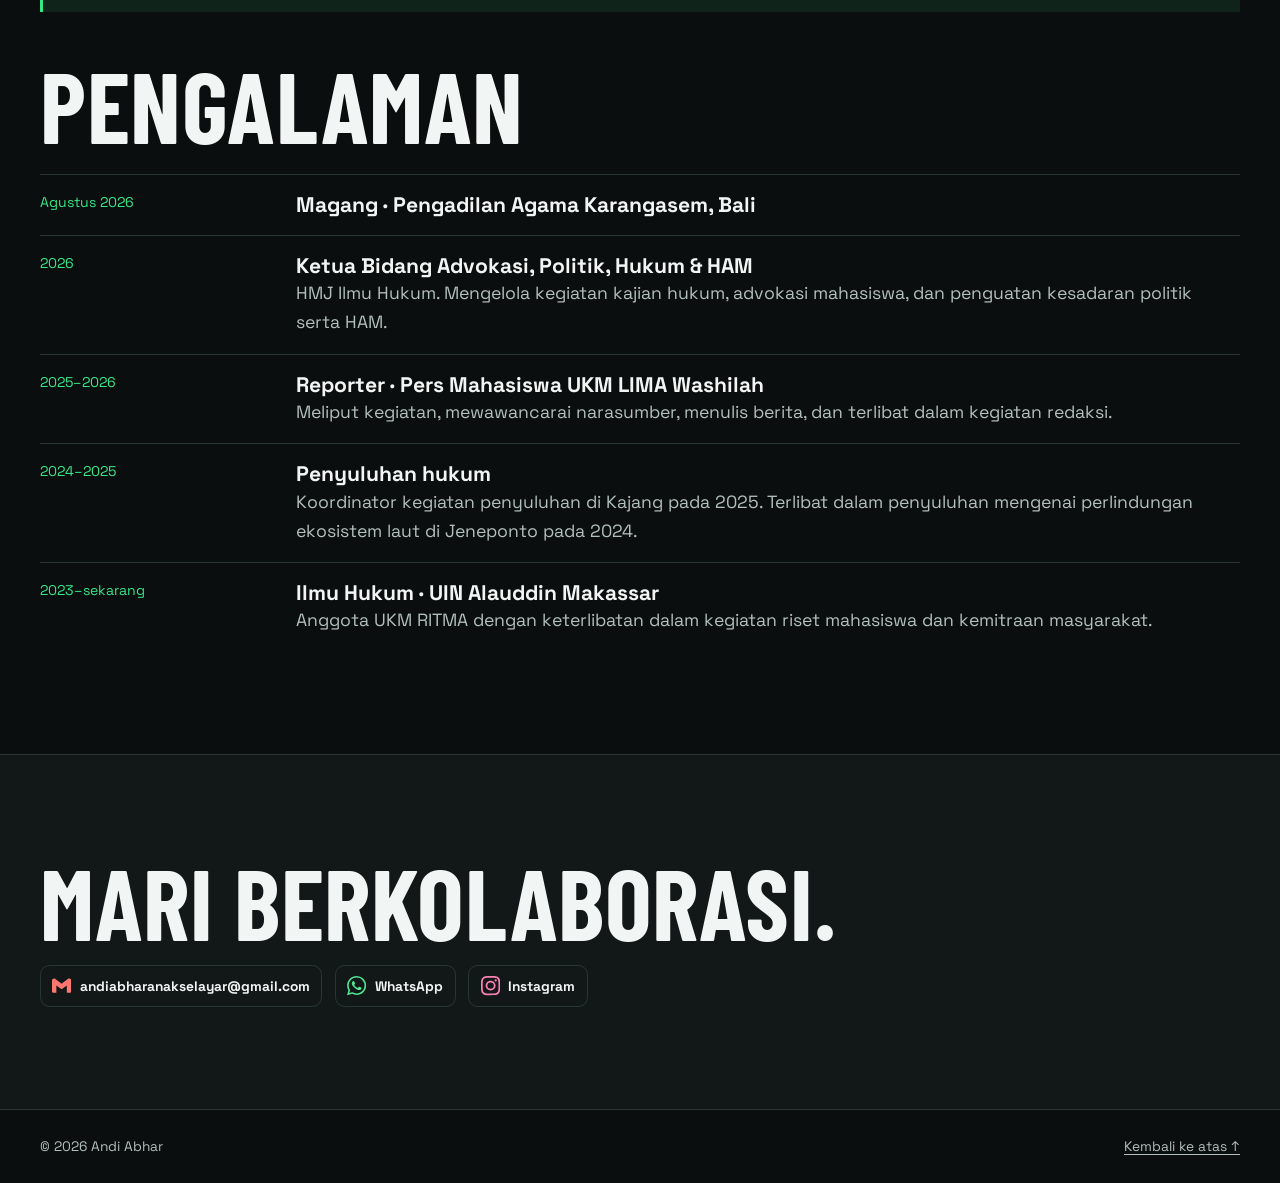
==== commit eb080c32: "Ganti kilau potret dengan bayangan gelap" ====
--- a/index.html
+++ b/index.html
@@ -57,6 +57,10 @@
 .button:hover { background: #7dffb7; }
 .hero aside { width: 100%; min-width: 0; }
 .tilt { position: relative; isolation: isolate; background: #0e1613; border: 1px solid var(--line); transform-style: preserve-3d; perspective: 900px; }
+.tilt { transition: box-shadow .24s ease; }
+@media (hover: hover) and (pointer: fine) {
+  .tilt:hover { box-shadow: 0 18px 34px #000b, 0 4px 10px #0009; }
+}
 .photo-frame { position: relative; overflow: hidden; aspect-ratio: 3 / 4; transform: translateZ(20px); }
 .photo-frame img { width: 100%; height: 100%; object-fit: cover; object-position: var(--position, center); filter: var(--grade); }
 .photo-frame::after { content: ""; position: absolute; inset: 0; pointer-events: none; background: var(--wash); }
@@ -257,7 +261,7 @@
 </div>
 </div></section>
 <section class="section" id="potret"><div class="shell">
-<div class="head" data-aos="fade-up"><h2>Potret 3D</h2></div>
+<div class="head" data-aos="fade-up"><h2>Potret</h2></div>
 <div class="photos">
 <figure data-aos="fade-up"><div class="tilt"><div class="photo-frame grade-mountain"><img src="portrait-2.jpg" alt="Andi Abhar menghadap pegunungan" loading="lazy"></div></div><figcaption>Di pegunungan</figcaption></figure>
 <figure data-aos="fade-up" data-aos-delay="100"><div class="tilt"><div class="photo-frame grade-close landscape"><img src="portrait-3.jpg" alt="Potret dekat Andi Abhar berkacamata" loading="lazy"></div></div><figcaption>Potret dekat</figcaption></figure>
@@ -340,7 +344,7 @@
   gsap.from('.hero-photo img', { duration: 1, y: -100, opacity: .4, rotateY: 180, ease: 'bounce.out' });
 }
 if (motion && window.VanillaTilt && matchMedia('(pointer:fine)').matches) {
-  VanillaTilt.init(document.querySelectorAll('.tilt'), { max: 25, speed: 400, reverse: true, glare: true, 'max-glare': .28 });
+  VanillaTilt.init(document.querySelectorAll('.tilt'), { max: 25, speed: 400, reverse: true });
 }
 </script>
 </body></html>
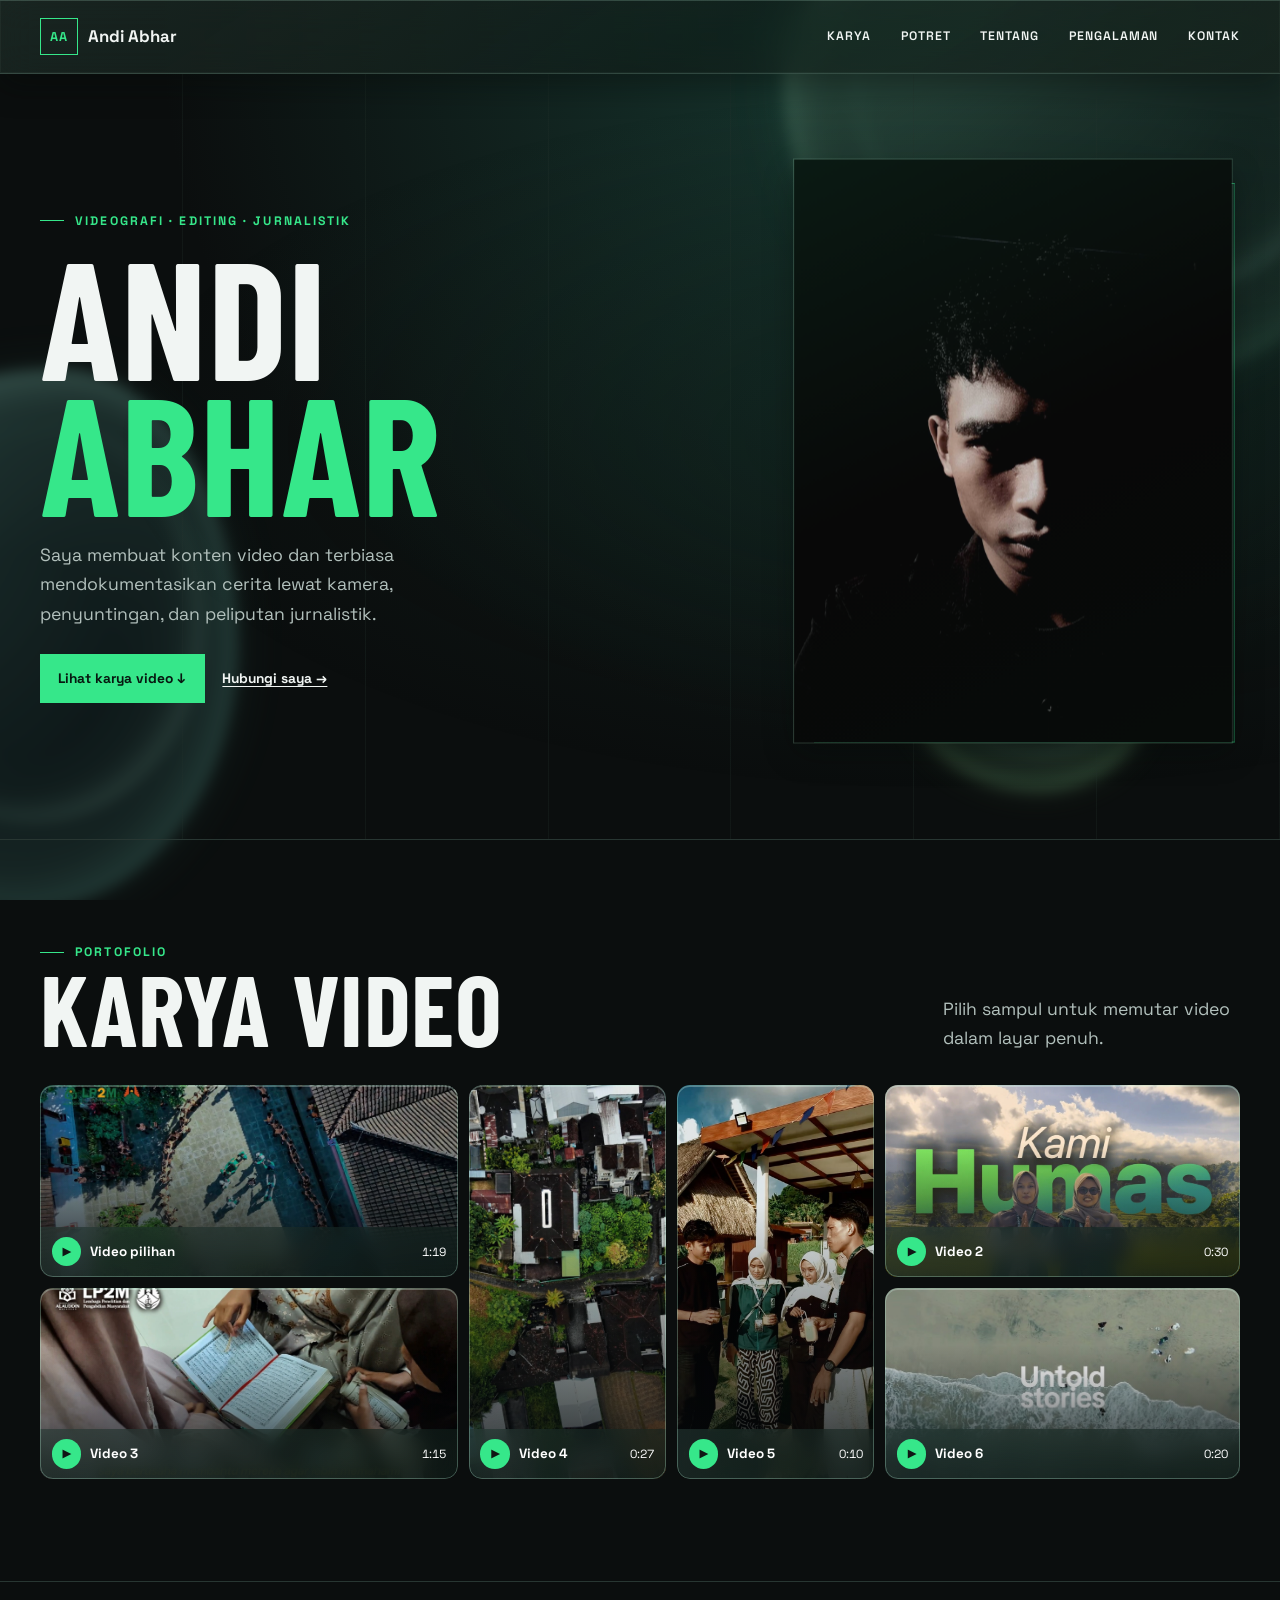
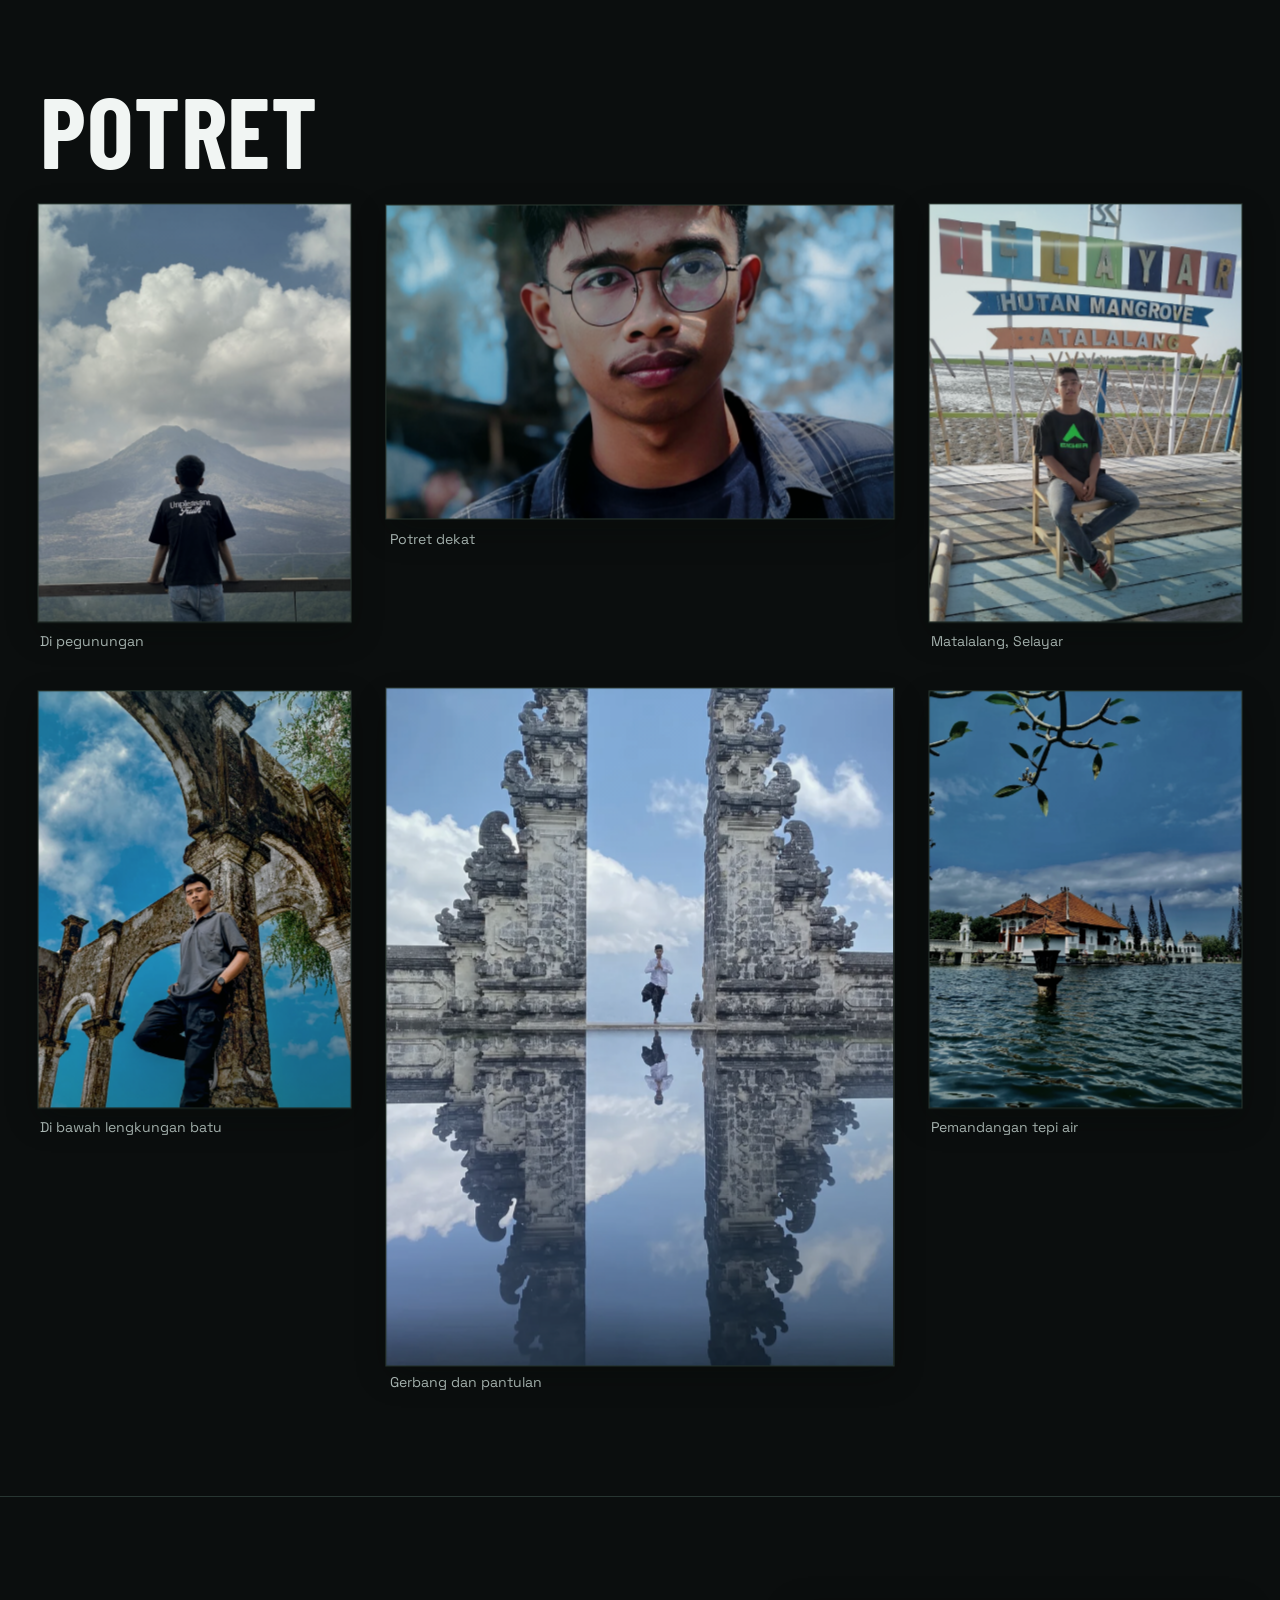
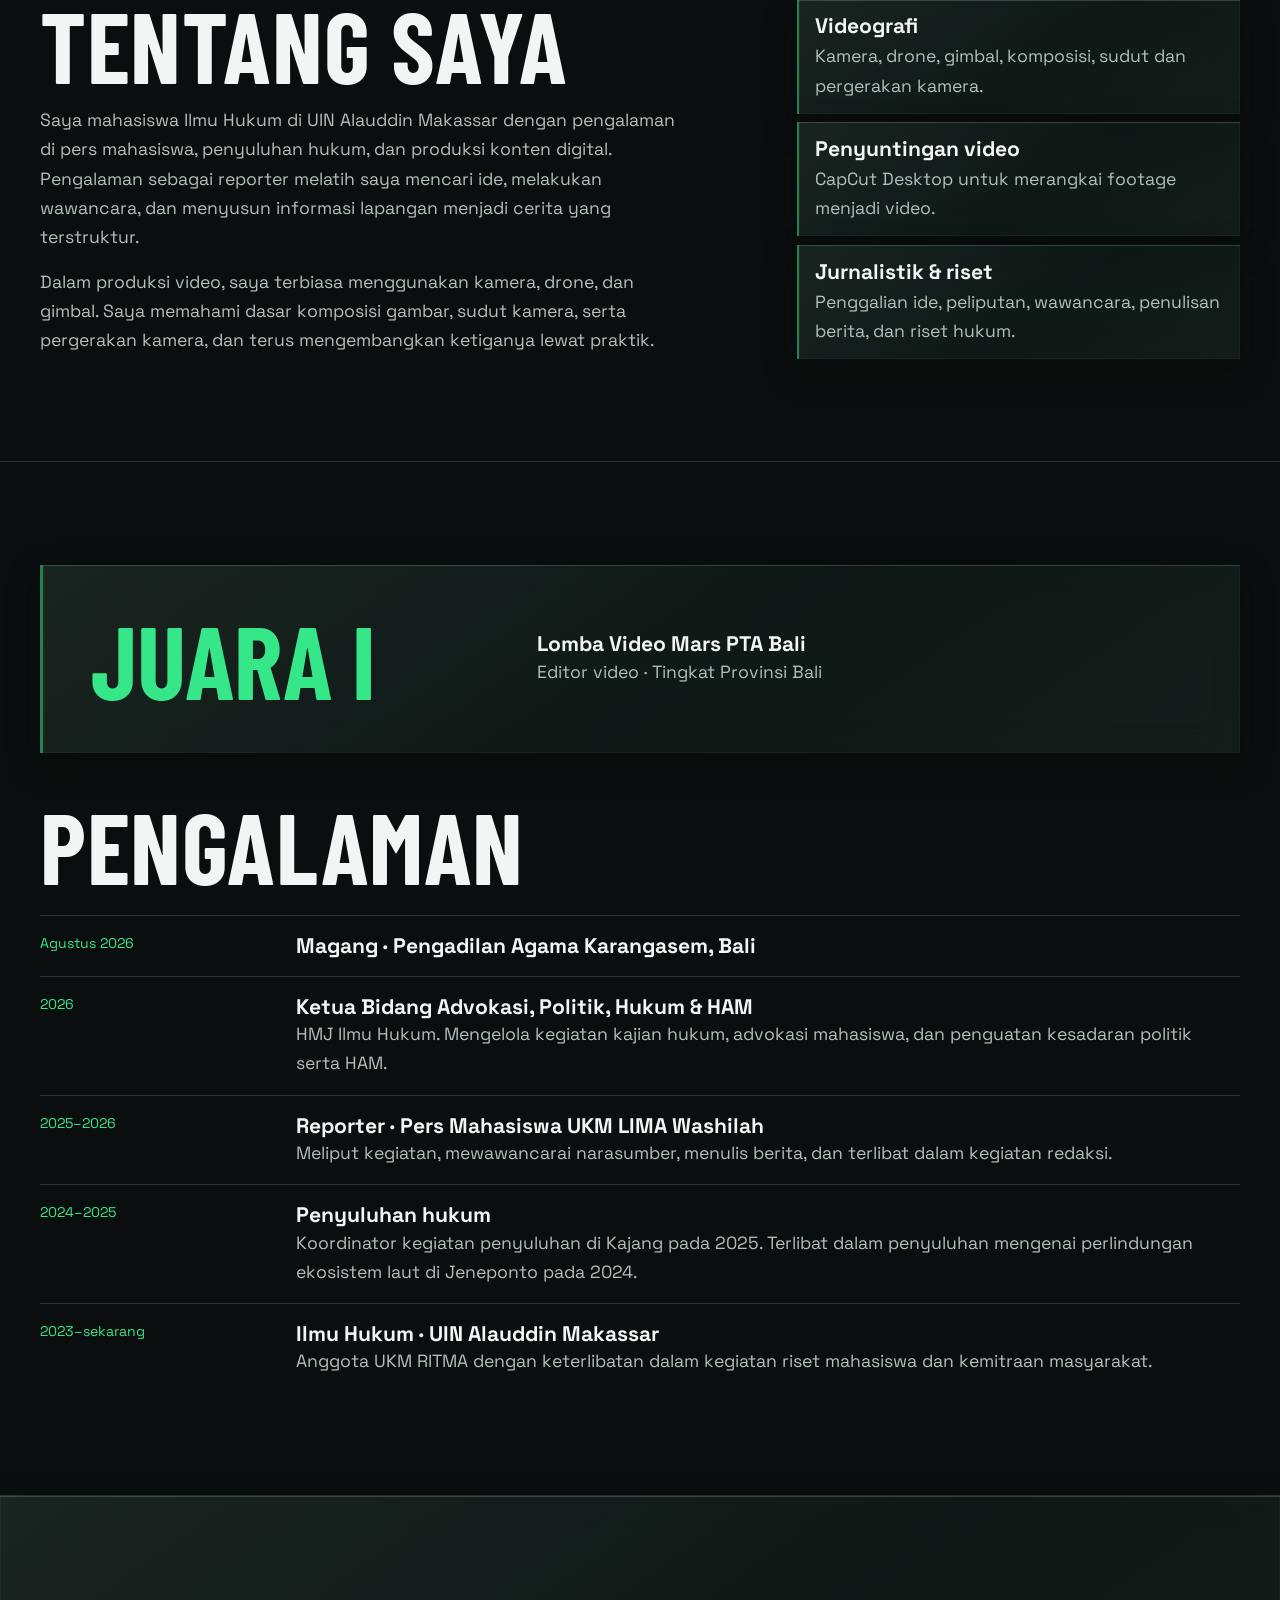
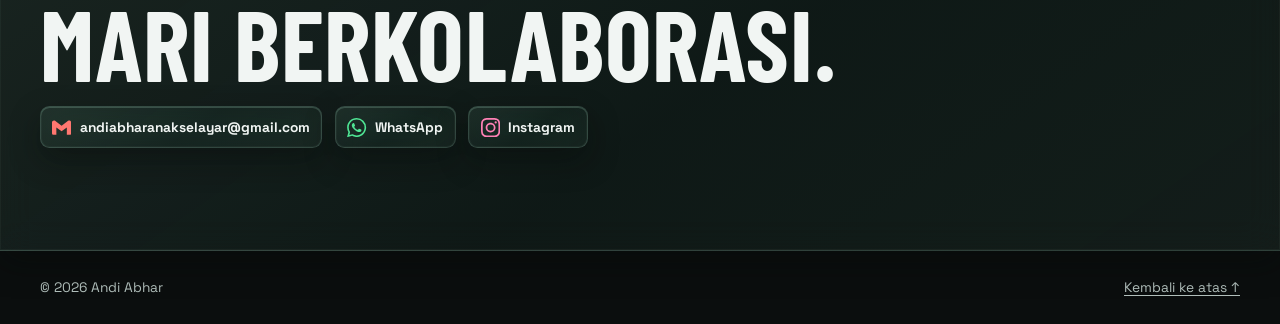
==== commit 933d98fa: "Tambahkan efek kaca, latar cair, dan tiga foto pada beranda" ====
--- a/index.html
+++ b/index.html
@@ -237,11 +237,122 @@
 @media (prefers-reduced-motion: reduce) {
   .collage-video img { transition: none; }
 }
+/* Light drifts behind the page independently of the foreground content. */
+body { isolation: isolate; }
+.ambient {
+  position: fixed;
+  inset: 0;
+  z-index: -1;
+  overflow: hidden;
+  pointer-events: none;
+  background: radial-gradient(ellipse at 70% 2%, #183931 0, transparent 58%), #0b0e0e;
+}
+/* Two irregular edges move on different axes for a slow, flowing outline. */
+.ambient span {
+  position: absolute;
+  width: clamp(18rem, 68vmin, 54rem);
+  height: clamp(17rem, 57vmin, 43rem);
+  color: #326b52;
+  opacity: .54;
+  border-radius: 62% 38% 45% 55% / 40% 51% 49% 60%;
+  background:
+    radial-gradient(ellipse at 30% 18%, #a1d6b036, transparent 55%),
+    radial-gradient(ellipse at 58% 55%, #152521 20%, #2a453a 75%);
+  box-shadow: inset 15px 16px 36px #86c6a366, inset -15px -9px 31px #55967855, 0 0 55px #42997538;
+  filter: blur(7px);
+  animation: liquid-flow 17s ease-in-out infinite alternate;
+}
+.ambient span::after {
+  content: "";
+  position: absolute;
+  inset: 10% 7% 16% 11%;
+  border-radius: inherit;
+  box-shadow: inset 9px 8px 32px #070f0d80, inset -10px -10px 25px #88c7ad52;
+  mix-blend-mode: screen;
+}
+.ambient span:first-child { top: -14%; right: -9%; }
+.ambient span:nth-child(2) {
+  top: 41%; left: -18%;
+  width: clamp(15rem, 52vmin, 42rem);
+  height: clamp(17rem, 60vmin, 46rem);
+  background:
+    radial-gradient(ellipse at 28% 23%, #589a8e50, transparent 55%),
+    radial-gradient(ellipse at 54% 53%, #122324 25%, #2c4b46 79%);
+  box-shadow: inset 14px 18px 35px #80b7a878, inset -17px -12px 36px #4e8d8066, 0 0 50px #3d8d7a38;
+  animation-duration: 21s;
+  animation-delay: -9s;
+}
+.ambient span:nth-child(3) {
+  right: 10%; top: 65%;
+  width: clamp(10rem, 28vmin, 24rem);
+  height: clamp(9rem, 23vmin, 20rem);
+  background: radial-gradient(ellipse at center, #1b2c23 30%, #416247);
+  box-shadow: inset 9px 12px 24px #a4c98764, inset -9px -9px 21px #6ca47266, 0 0 31px #6ca86739;
+  animation-duration: 14s;
+  animation-delay: -6s;
+}
+@keyframes liquid-flow {
+  0%   { transform: translate3d(-16%, -8%, 0) rotate(-17deg) scale(.91, .9); border-radius: 62% 38% 45% 55% / 40% 51% 49% 60%; }
+  32%  { transform: translate3d(-35%, 23%, 0) rotate(11deg) scale(1.18, .91); border-radius: 38% 62% 39% 61% / 58% 39% 61% 42%; }
+  68%  { transform: translate3d(2%, 33%, 0) rotate(36deg) scale(.91, 1.13); border-radius: 58% 42% 62% 38% / 36% 58% 42% 64%; }
+  100% { transform: translate3d(15%, 2%, 0) rotate(3deg) scale(1.14, .97); border-radius: 45% 55% 38% 62% / 58% 35% 65% 42%; }
+}
+
+/* Translucent surfaces carry the same green palette as the page. */
+.top, .tilt, .skills div, .award, .contact, .platform-links a, .player-toolbar button {
+  border-color: #b6eed52e;
+  background: linear-gradient(145deg, #bfffe513, #8fc7b406 55%, #a6cfaa0c), #13201dee;
+  box-shadow: inset 0 1px 0 #b6eed52a, inset 0 0 0 1px #c2f9dc0a, 0 12px 30px #050a0866;
+}
+@supports ((backdrop-filter: blur(1px)) or (-webkit-backdrop-filter: blur(1px))) {
+  .top, .tilt, .skills div, .award, .contact, .platform-links a, .player-toolbar button {
+    background-color: #11201b65;
+    -webkit-backdrop-filter: blur(17px) saturate(1.4);
+    backdrop-filter: blur(17px) saturate(1.4);
+  }
+  .top { background-color: #0e1713b0; }
+}
+.hero-zone {
+  background: radial-gradient(ellipse at 75% 48%, #1229225c 0, transparent 62%),
+    repeating-linear-gradient(90deg, transparent 0, transparent calc(100% / 7 - 1px), #24332d44 calc(100% / 7 - 1px), #24332d44 calc(100% / 7));
+}
+.photo-frame { border: 1px solid #a1d9b736; }
+.hero-photo { border-color: #7fb49975; }
+.skills div, .award { border-left-color: #36e78a80; }
+.platform-links a:hover { border-color: var(--green); }
+.collage-video::before {
+  content: "";
+  position: absolute;
+  z-index: 1;
+  inset: 0;
+  border: 1px solid #b6eed54f;
+  border-radius: inherit;
+  box-shadow: inset 0 1px 0 #e4fff54a;
+  pointer-events: none;
+}
+.collage-caption {
+  background: linear-gradient(110deg, #2639349c, #11211c94);
+  -webkit-backdrop-filter: blur(9px) saturate(1.2);
+  backdrop-filter: blur(9px) saturate(1.2);
+}
+.grade-album {
+  --grade: brightness(.95) contrast(1.07) saturate(.75);
+  --wash: linear-gradient(150deg, #3e987a18, transparent 55%, #091b1250);
+  --position: 50% 56%;
+}
+@media(max-width: 650px) {
+  .photos figure:last-child { grid-column: 1/-1; }
+  .photos figure:last-child .photo-frame { aspect-ratio: 1.618; }
+}
+@media (prefers-reduced-motion: reduce) {
+  .ambient span { animation: none; }
+}
 </style>
 <link rel="stylesheet" href="/pembelajaran/aos.css">
 
 </head>
 <body>
+<div class="ambient" aria-hidden="true"><span></span><span></span><span></span></div>
 <a class="skip" href="#konten">Lewati ke konten</a>
 <header class="top" id="atas"><div class="shell"><a class="brand" href="#atas"><span class="brand-mark" aria-hidden="true">AA</span> Andi Abhar</a><nav aria-label="Navigasi utama"><a href="#karya">Karya</a><a href="#potret">Potret</a><a href="#tentang">Tentang</a><a href="#pengalaman">Pengalaman</a><a href="#kontak">Kontak</a></nav></div></header>
 <main id="konten">
@@ -266,6 +377,9 @@
 <figure data-aos="fade-up"><div class="tilt"><div class="photo-frame grade-mountain"><img src="portrait-2.jpg" alt="Andi Abhar menghadap pegunungan" loading="lazy"></div></div><figcaption>Di pegunungan</figcaption></figure>
 <figure data-aos="fade-up" data-aos-delay="100"><div class="tilt"><div class="photo-frame grade-close landscape"><img src="portrait-3.jpg" alt="Potret dekat Andi Abhar berkacamata" loading="lazy"></div></div><figcaption>Potret dekat</figcaption></figure>
 <figure data-aos="fade-up" data-aos-delay="200"><div class="tilt"><div class="photo-frame grade-coast"><img src="portrait-4.jpg" alt="Andi Abhar di Hutan Mangrove Matalalang" loading="lazy"></div></div><figcaption>Matalalang, Selayar</figcaption></figure>
+<figure data-aos="fade-up" data-aos-delay="0"><div class="tilt"><div class="photo-frame grade-album"><img src="abhar-arches.webp" alt="Andi Abhar berdiri di bawah lengkungan batu" loading="lazy"></div></div><figcaption>Di bawah lengkungan batu</figcaption></figure>
+<figure data-aos="fade-up" data-aos-delay="85"><div class="tilt"><div class="photo-frame grade-album"><img src="abhar-reflection.webp" alt="Gerbang batu dan pantulannya di bawah langit biru" loading="lazy"></div></div><figcaption>Gerbang dan pantulan</figcaption></figure>
+<figure data-aos="fade-up" data-aos-delay="170"><div class="tilt"><div class="photo-frame grade-album"><img src="abhar-water.webp" alt="Bangunan beratap merah di tepi air" loading="lazy"></div></div><figcaption>Pemandangan tepi air</figcaption></figure>
 </div></div></section>
 <section class="section" id="tentang"><div class="shell profile">
 <div data-aos="fade-right"><h2>Tentang saya</h2><p>Saya mahasiswa Ilmu Hukum di UIN Alauddin Makassar dengan pengalaman di pers mahasiswa, penyuluhan hukum, dan produksi konten digital. Pengalaman sebagai reporter melatih saya mencari ide, melakukan wawancara, dan menyusun informasi lapangan menjadi cerita yang terstruktur.</p><p>Dalam produksi video, saya terbiasa menggunakan kamera, drone, dan gimbal. Saya memahami dasar komposisi gambar, sudut kamera, serta pergerakan kamera, dan terus mengembangkan ketiganya lewat praktik.</p></div>
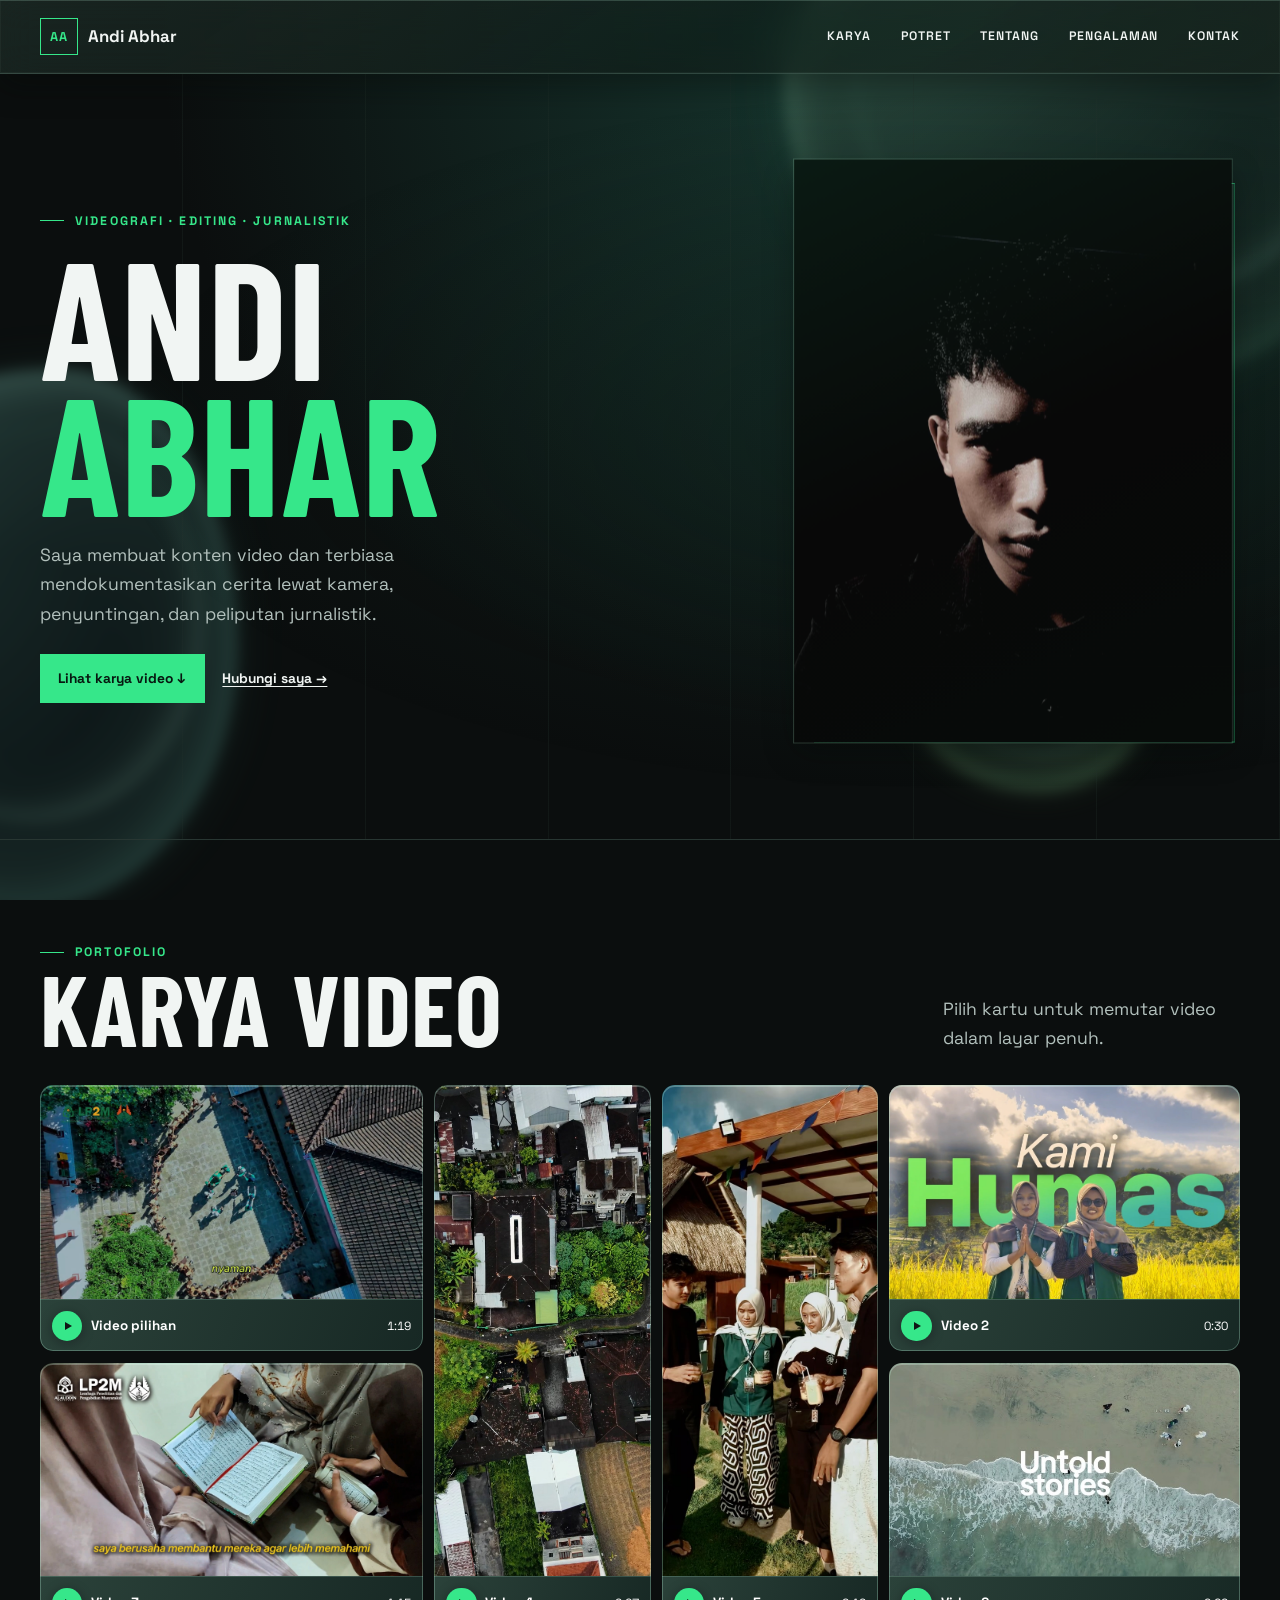
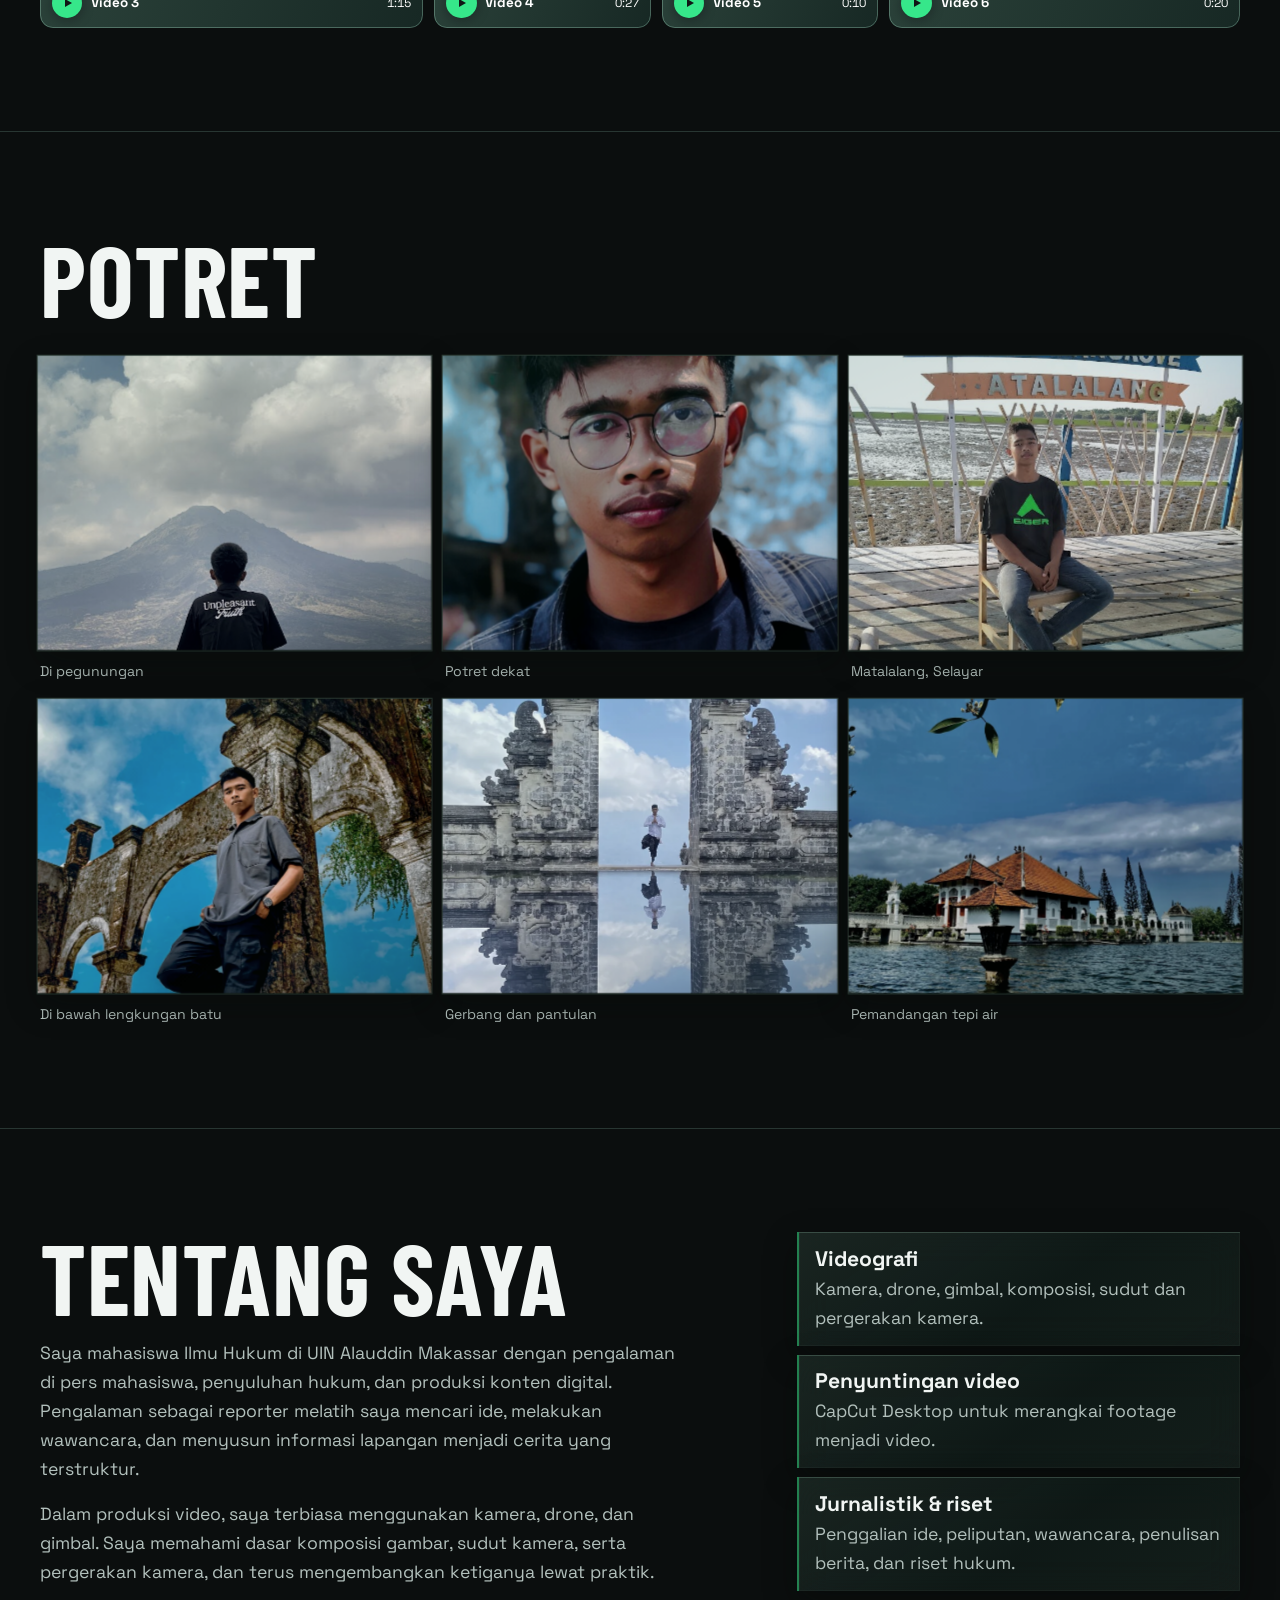
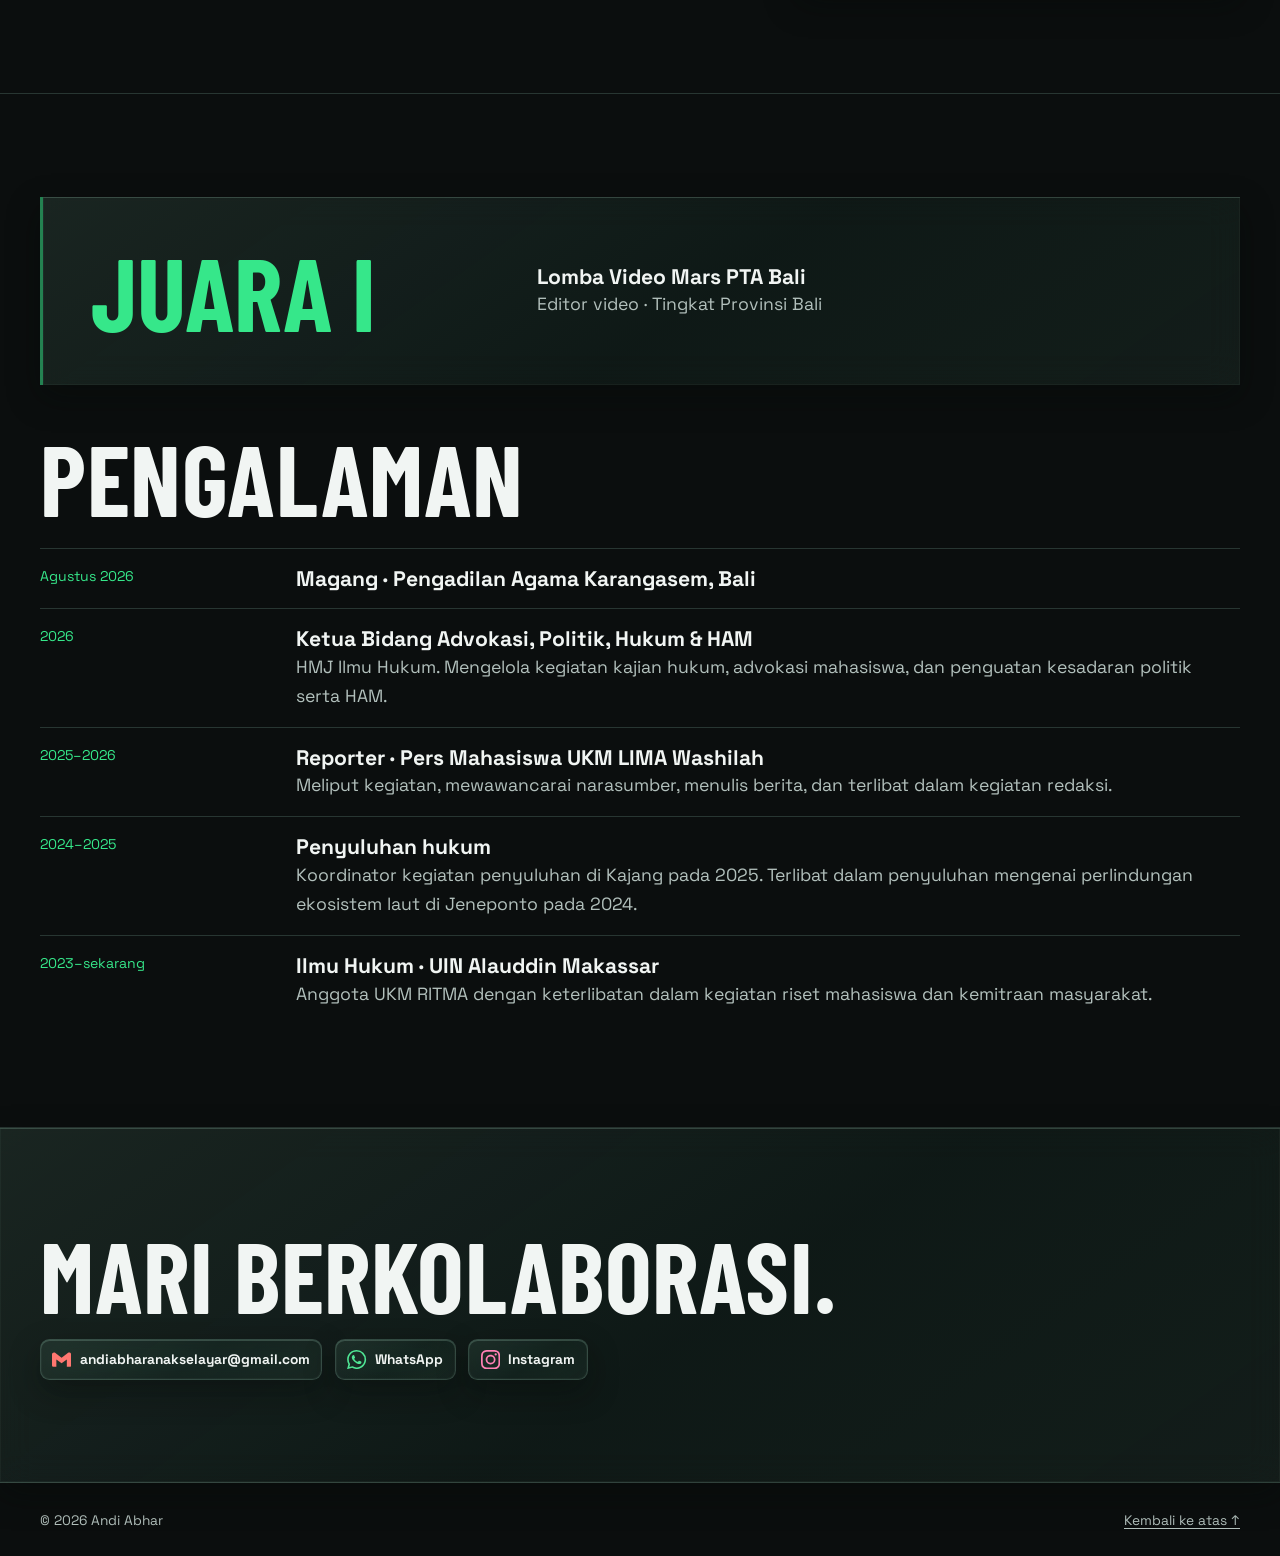
==== commit 89a413e7: "Rapikan galeri foto dan samakan kartu video beranda" ====
--- a/index.html
+++ b/index.html
@@ -83,8 +83,8 @@
 .reel-button.portrait img { object-fit: contain; }
 .play-mark { display: grid; place-items: center; border-radius: 50%; position: absolute; bottom: 1rem; left: 1rem; width: 2.9rem; aspect-ratio: 1; padding-left: .12em; background: var(--green); color: #071810; }
 .credits, figcaption { padding-top: .68rem; }
-.photos { display: grid; grid-template-columns: 1fr 1.618fr 1fr; gap: var(--gap); align-items: start; }
-.photos .landscape { aspect-ratio: 1.618; }
+.photos { display: grid; grid-template-columns: repeat(3,minmax(0,1fr)); gap: 1rem; align-items: start; }
+.photos .photo-frame { aspect-ratio: 4/3; }
 figcaption { color: var(--muted); font-size: .88rem; }
 .profile { display: grid; grid-template-columns: minmax(0,1.618fr) minmax(0,1fr); gap: var(--gap); }
 .profile p { margin-top: 1rem; max-width: 59ch; }
@@ -114,7 +114,6 @@
   .head { display: block; }
   .head p { margin-top: .65rem; }
   .photos { grid-template-columns: repeat(2,minmax(0,1fr)); }
-  .photos figure:nth-child(2) { grid-column: 1/-1; grid-row: 2; }
   .timeline li { grid-template-columns: 1fr; gap: .15rem; }
 }
 @media(prefers-reduced-motion:reduce) {
@@ -217,7 +216,7 @@
 }
 .platform-links a:hover { border-color: var(--mint, var(--green)); }
 .platform-logo { flex: 0 0 auto; width: 1.2rem; height: 1.2rem; }
-@media (max-width: 900px) {
+@media (max-width: 920px) {
   .video-collage {
     grid-template-columns: repeat(2,minmax(0,1fr));
     grid-template-areas: "a a" "d e" "b c" "f f";
@@ -340,12 +339,70 @@
   --wash: linear-gradient(150deg, #3e987a18, transparent 55%, #091b1250);
   --position: 50% 56%;
 }
-@media(max-width: 650px) {
-  .photos figure:last-child { grid-column: 1/-1; }
-  .photos figure:last-child .photo-frame { aspect-ratio: 1.618; }
-}
+@media(max-width: 430px) { .photos { gap: .65rem; } }
 @media (prefers-reduced-motion: reduce) {
   .ambient span { animation: none; }
+}
+/* Thumbnail and playback details occupy separate rows within each card. */
+.collage-video {
+  grid-template-rows: minmax(0, 1fr) auto;
+  align-items: stretch;
+  background: #192623;
+}
+.collage-video::after { content: none; }
+.collage-thumb { position: relative; display: block; min-height: 0; min-width: 0; overflow: hidden; }
+.collage-video .collage-thumb img { inset: 0; z-index: auto; }
+.collage-caption {
+  position: relative;
+  align-self: stretch;
+  min-height: 3.25rem;
+  padding: .65rem .75rem;
+  border-top: 1px solid #b6eed532;
+  background: linear-gradient(110deg, #2b423a, #172824);
+}
+.collage-caption strong, .collage-caption time { opacity: 1; }
+.collage-play {
+  width: 1.9rem;
+  height: 1.9rem;
+  padding: 0;
+  box-shadow: 0 2px 12px #0b090e5e;
+}
+.collage-play::before {
+  content: "";
+  width: 0;
+  height: 0;
+  margin-left: 2px;
+  border-left: .47rem solid currentColor;
+  border-top: .31rem solid transparent;
+  border-bottom: .31rem solid transparent;
+}
+
+@media (min-width: 921px) {
+  .video-collage {
+    grid-template-columns: 2fr 1.13fr 1.13fr 1.83fr;
+    aspect-ratio: 2.21;
+    min-height: 28rem;
+  }
+}
+@media (max-width: 920px) {
+  .collage-video, .collage-video.is-portrait {
+    display: flex;
+    flex-direction: column;
+    aspect-ratio: auto;
+  }
+  .collage-thumb { width: 100%; }
+  .collage-video .collage-thumb img {
+    position: static;
+    display: block;
+    height: auto;
+  }
+}
+@media (max-width: 720px) {
+  .video-collage {
+    grid-template-columns: minmax(0, 1fr);
+    grid-template-areas: "a" "b" "c" "d" "e" "f";
+    gap: .85rem;
+  }
 }
 </style>
 <link rel="stylesheet" href="/pembelajaran/aos.css">
@@ -361,14 +418,14 @@
 
 <aside aria-label="Potret Andi Abhar"><div class="tilt hero-photo"><div class="photo-frame grade-hero"><img src="portrait-1.jpg" alt="Potret Andi Abhar dengan pencahayaan dari samping" fetchpriority="high"></div></div></aside>
 </div></div>
-<section class="section" id="karya"><div class="shell"><div class="head"><div><p class="kicker">Portofolio</p><h2>Karya video</h2></div><p>Pilih sampul untuk memutar video dalam layar penuh.</p></div>
+<section class="section" id="karya"><div class="shell"><div class="head"><div><p class="kicker">Portofolio</p><h2>Karya video</h2></div><p>Pilih kartu untuk memutar video dalam layar penuh.</p></div>
 <div class="video-collage">
-<button type="button" class="collage-video" data-tile="a" data-video="/reel-1.mp4" aria-label="Putar video pilihan"><img src="/reel-1.jpg" alt="" loading="lazy"><span class="collage-caption"><span class="collage-play" aria-hidden="true">▶</span><strong>Video pilihan</strong><time datetime="PT1M19S">1:19</time></span></button>
-<button type="button" class="collage-video is-portrait" data-tile="d" data-video="/reel-4.mp4" aria-label="Putar video 4"><img src="/reel-4.jpg" alt="" loading="lazy"><span class="collage-caption"><span class="collage-play" aria-hidden="true">▶</span><strong>Video 4</strong><time datetime="PT27S">0:27</time></span></button>
-<button type="button" class="collage-video is-portrait" data-tile="e" data-video="/reel-5.mp4" aria-label="Putar video 5"><img src="/reel-5.jpg" alt="" loading="lazy"><span class="collage-caption"><span class="collage-play" aria-hidden="true">▶</span><strong>Video 5</strong><time datetime="PT10S">0:10</time></span></button>
-<button type="button" class="collage-video" data-tile="b" data-video="/reel-2.mp4" aria-label="Putar video 2"><img src="/reel-2.jpg" alt="" loading="lazy"><span class="collage-caption"><span class="collage-play" aria-hidden="true">▶</span><strong>Video 2</strong><time datetime="PT30S">0:30</time></span></button>
-<button type="button" class="collage-video" data-tile="c" data-video="/reel-3.mp4" aria-label="Putar video 3"><img src="/reel-3.jpg" alt="" loading="lazy"><span class="collage-caption"><span class="collage-play" aria-hidden="true">▶</span><strong>Video 3</strong><time datetime="PT1M15S">1:15</time></span></button>
-<button type="button" class="collage-video" data-tile="f" data-video="/reel-6.mp4" aria-label="Putar video 6"><img src="/reel-6.jpg" alt="" loading="lazy"><span class="collage-caption"><span class="collage-play" aria-hidden="true">▶</span><strong>Video 6</strong><time datetime="PT20S">0:20</time></span></button>
+<button type="button" class="collage-video" data-tile="a" data-video="/reel-1.mp4" aria-label="Putar video pilihan"><span class="collage-thumb"><img src="/reel-1.jpg" alt="" width="1920" height="1080"></span><span class="collage-caption"><span class="collage-play" aria-hidden="true"></span><strong>Video pilihan</strong><time datetime="PT1M19S">1:19</time></span></button>
+<button type="button" class="collage-video" data-tile="b" data-video="/reel-2.mp4" aria-label="Putar video 2"><span class="collage-thumb"><img src="/reel-2.jpg" alt="" width="1920" height="1080"></span><span class="collage-caption"><span class="collage-play" aria-hidden="true"></span><strong>Video 2</strong><time datetime="PT30S">0:30</time></span></button>
+<button type="button" class="collage-video" data-tile="c" data-video="/reel-3.mp4" aria-label="Putar video 3"><span class="collage-thumb"><img src="/reel-3.jpg" alt="" width="1920" height="1080"></span><span class="collage-caption"><span class="collage-play" aria-hidden="true"></span><strong>Video 3</strong><time datetime="PT1M15S">1:15</time></span></button>
+<button type="button" class="collage-video is-portrait" data-tile="d" data-video="/reel-4.mp4" aria-label="Putar video 4"><span class="collage-thumb"><img src="/reel-4.jpg" alt="" width="1080" height="1920"></span><span class="collage-caption"><span class="collage-play" aria-hidden="true"></span><strong>Video 4</strong><time datetime="PT27S">0:27</time></span></button>
+<button type="button" class="collage-video is-portrait" data-tile="e" data-video="/reel-5.mp4" aria-label="Putar video 5"><span class="collage-thumb"><img src="/reel-5.jpg" alt="" width="720" height="1280"></span><span class="collage-caption"><span class="collage-play" aria-hidden="true"></span><strong>Video 5</strong><time datetime="PT10S">0:10</time></span></button>
+<button type="button" class="collage-video" data-tile="f" data-video="/reel-6.mp4" aria-label="Putar video 6"><span class="collage-thumb"><img src="/reel-6.jpg" alt="" width="720" height="405"></span><span class="collage-caption"><span class="collage-play" aria-hidden="true"></span><strong>Video 6</strong><time datetime="PT20S">0:20</time></span></button>
 </div>
 </div></section>
 <section class="section" id="potret"><div class="shell">
@@ -377,9 +434,9 @@
 <figure data-aos="fade-up"><div class="tilt"><div class="photo-frame grade-mountain"><img src="portrait-2.jpg" alt="Andi Abhar menghadap pegunungan" loading="lazy"></div></div><figcaption>Di pegunungan</figcaption></figure>
 <figure data-aos="fade-up" data-aos-delay="100"><div class="tilt"><div class="photo-frame grade-close landscape"><img src="portrait-3.jpg" alt="Potret dekat Andi Abhar berkacamata" loading="lazy"></div></div><figcaption>Potret dekat</figcaption></figure>
 <figure data-aos="fade-up" data-aos-delay="200"><div class="tilt"><div class="photo-frame grade-coast"><img src="portrait-4.jpg" alt="Andi Abhar di Hutan Mangrove Matalalang" loading="lazy"></div></div><figcaption>Matalalang, Selayar</figcaption></figure>
-<figure data-aos="fade-up" data-aos-delay="0"><div class="tilt"><div class="photo-frame grade-album"><img src="abhar-arches.webp" alt="Andi Abhar berdiri di bawah lengkungan batu" loading="lazy"></div></div><figcaption>Di bawah lengkungan batu</figcaption></figure>
-<figure data-aos="fade-up" data-aos-delay="85"><div class="tilt"><div class="photo-frame grade-album"><img src="abhar-reflection.webp" alt="Gerbang batu dan pantulannya di bawah langit biru" loading="lazy"></div></div><figcaption>Gerbang dan pantulan</figcaption></figure>
-<figure data-aos="fade-up" data-aos-delay="170"><div class="tilt"><div class="photo-frame grade-album"><img src="abhar-water.webp" alt="Bangunan beratap merah di tepi air" loading="lazy"></div></div><figcaption>Pemandangan tepi air</figcaption></figure>
+<figure data-aos="fade-up" data-aos-delay="0"><div class="tilt"><div class="photo-frame grade-album" style="--position:50% 64%"><img src="abhar-arches.webp" alt="Andi Abhar berdiri di bawah lengkungan batu" loading="lazy"></div></div><figcaption>Di bawah lengkungan batu</figcaption></figure>
+<figure data-aos="fade-up" data-aos-delay="85"><div class="tilt"><div class="photo-frame grade-album" style="--position:50% 47%"><img src="abhar-reflection.webp" alt="Gerbang batu dan pantulannya di bawah langit biru" loading="lazy"></div></div><figcaption>Gerbang dan pantulan</figcaption></figure>
+<figure data-aos="fade-up" data-aos-delay="170"><div class="tilt"><div class="photo-frame grade-album" style="--position:50% 43%"><img src="abhar-water.webp" alt="Bangunan beratap merah di tepi air" loading="lazy"></div></div><figcaption>Pemandangan tepi air</figcaption></figure>
 </div></div></section>
 <section class="section" id="tentang"><div class="shell profile">
 <div data-aos="fade-right"><h2>Tentang saya</h2><p>Saya mahasiswa Ilmu Hukum di UIN Alauddin Makassar dengan pengalaman di pers mahasiswa, penyuluhan hukum, dan produksi konten digital. Pengalaman sebagai reporter melatih saya mencari ide, melakukan wawancara, dan menyusun informasi lapangan menjadi cerita yang terstruktur.</p><p>Dalam produksi video, saya terbiasa menggunakan kamera, drone, dan gimbal. Saya memahami dasar komposisi gambar, sudut kamera, serta pergerakan kamera, dan terus mengembangkan ketiganya lewat praktik.</p></div>
